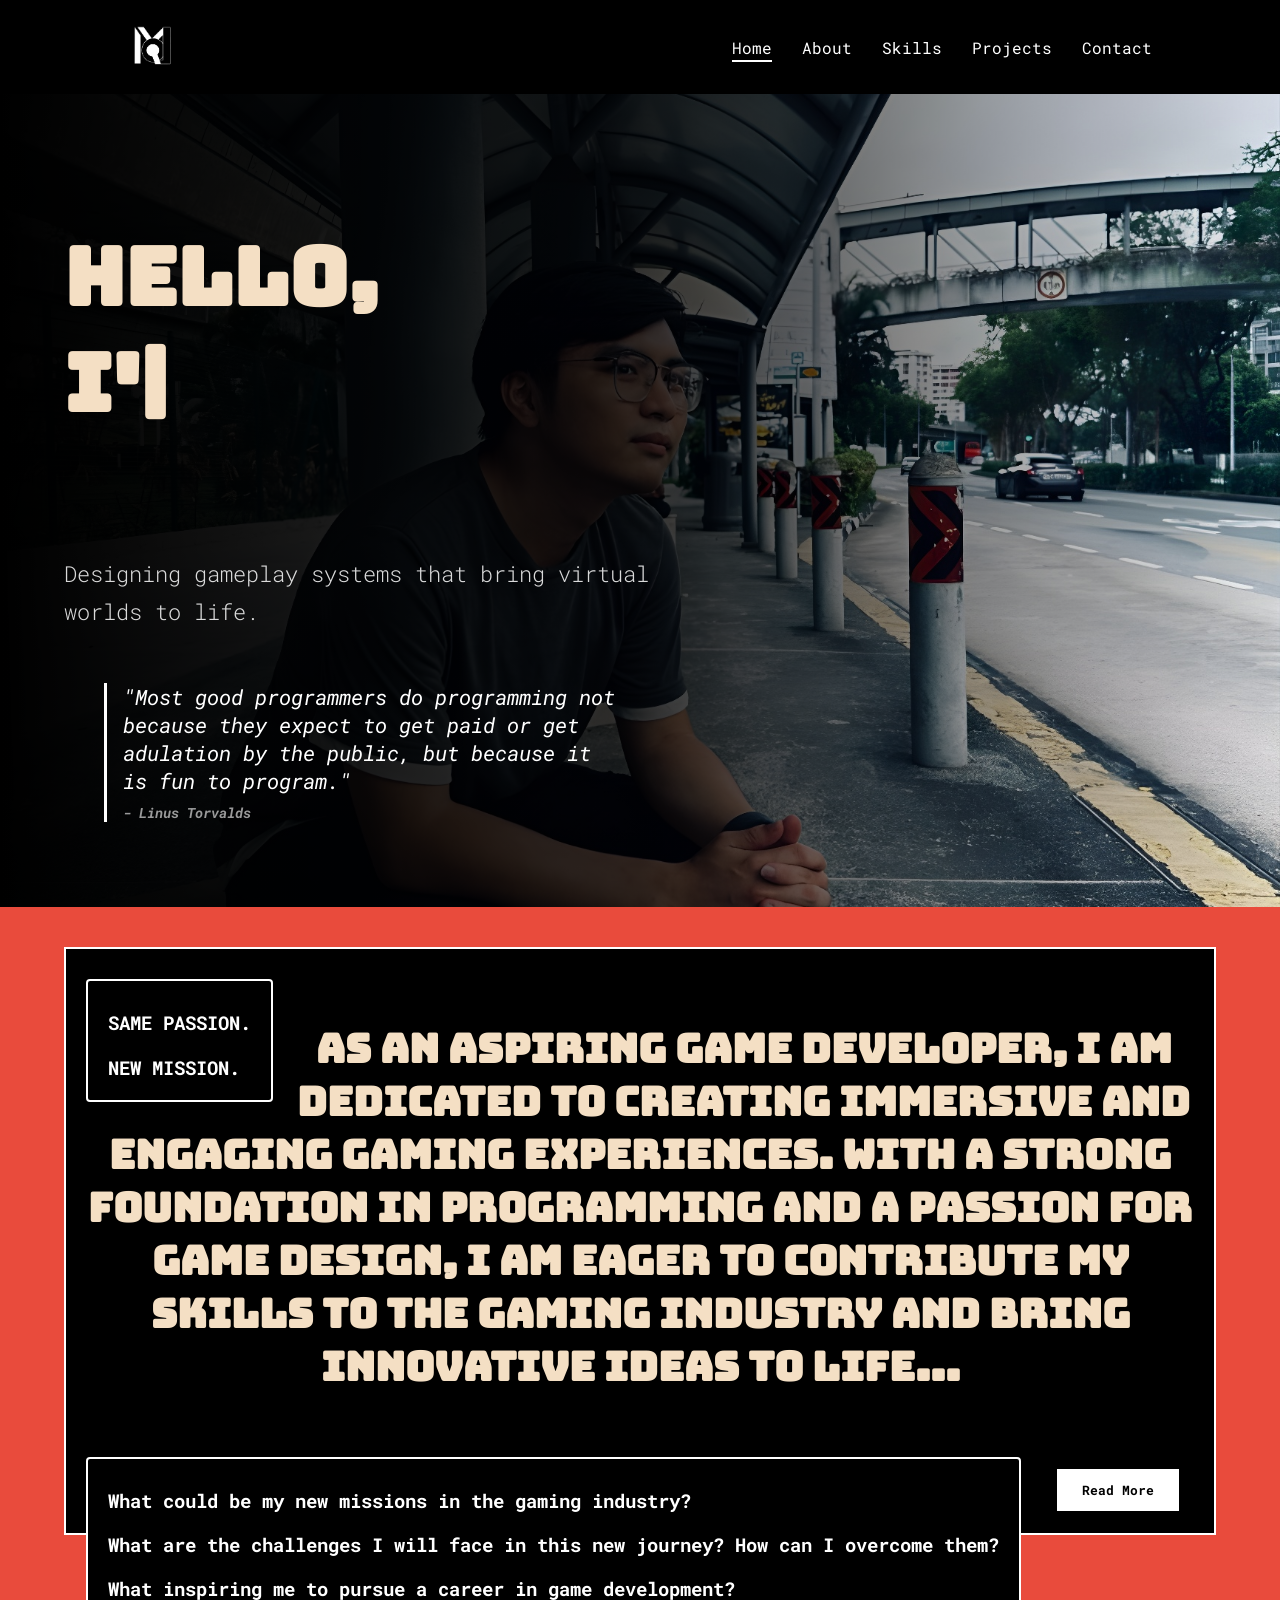
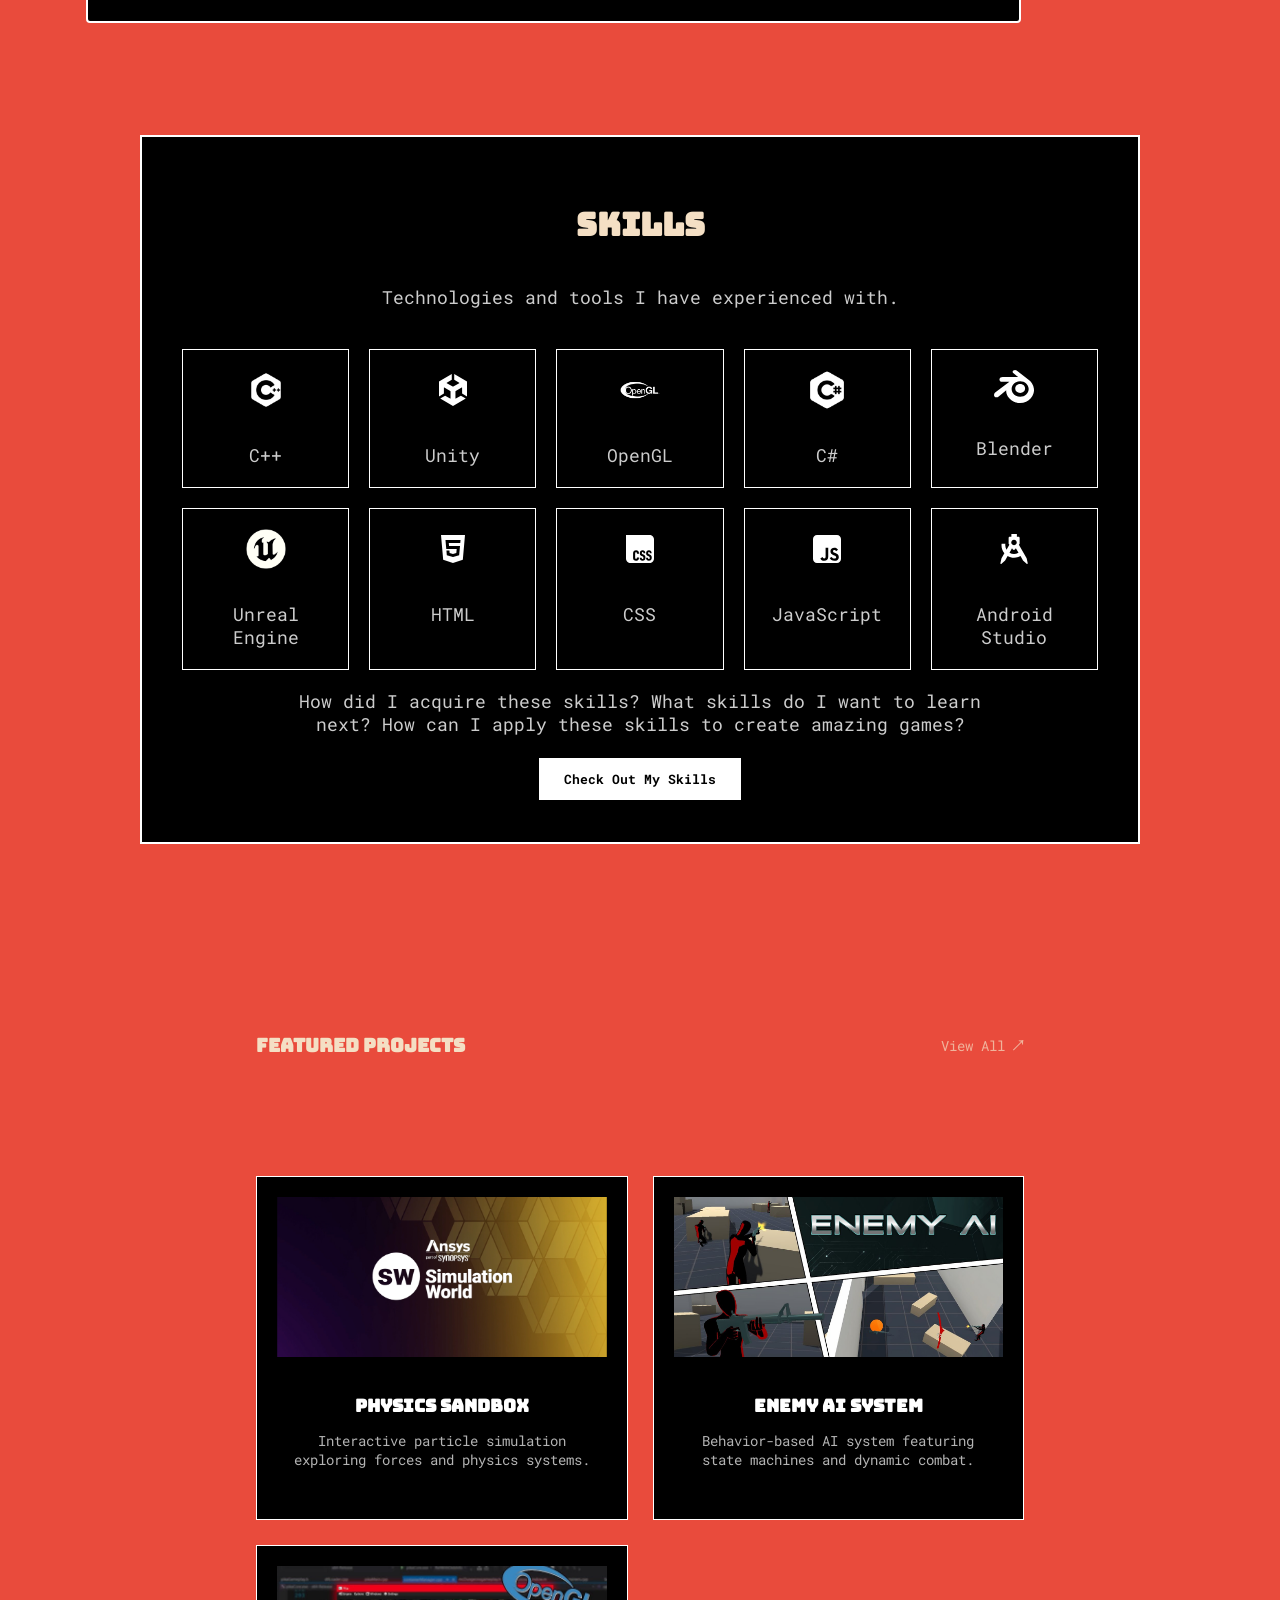
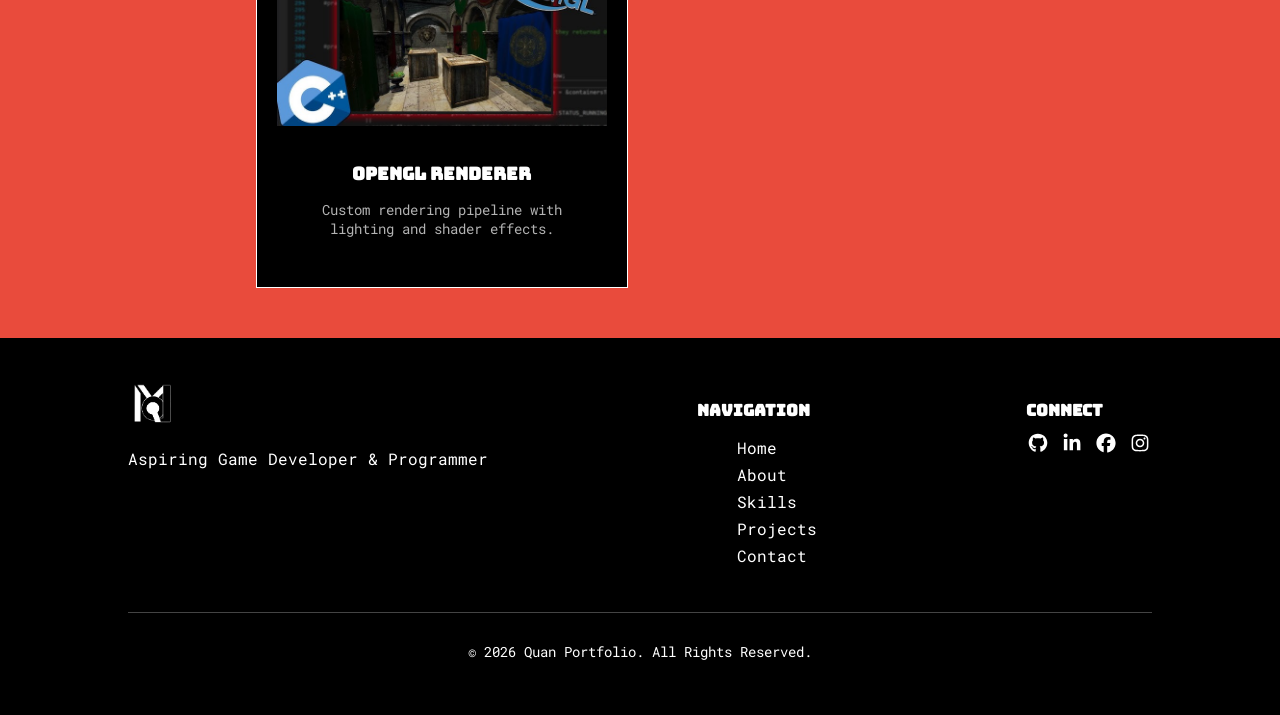
==== Portfolio/index.html @ f491473d "Refactor code structure for improved readability and maintainability" ====
<!DOCTYPE html>
<html lang="en">

    <head>
        <meta charset="UTF-8">
        <meta name="viewport" content="width=device-width, initial-scale=1.0">

        <!-- Website Logo -->
        <link rel="icon" type="image/x-icon" href="./images/MyLogo.png">

        <!-- Title and External Resources -->
        <title>My Portfolio</title>
        <link rel="stylesheet" href="style.css">
        <script src="main.js" defer></script>
    </head>

    <body>

        <nav class="navbar">

            <a onclick="showSection('home'); updateActiveNavItem('home')" class="logo-link">
                <img src="./images/MyLogo.png" class="logo">
            </a>

            <ul class="nav-links">
            <li class="nav-item active" data-section="home">Home</li>
            <li class="nav-item" data-section="about">About</li>
            <li class="nav-item" data-section="skills">Skills</li>
            <li class="nav-item" data-section="projects">Projects</li>
            <li class="nav-item" data-section="contact">Contact</li>
        </ul>

        </nav>


        <!-- HOME -->

        <section id="home" class="section active">
        <div class="home-intro">
            <h1 id="typewriter"></h1>
            <p class="tagline">
                Designing gameplay systems that bring virtual worlds to life.
            </p>
            <div class="home-intro-content">
                <blockquote class="quote">
                "Most good programmers do programming not because they expect 
                to get paid or get adulation by the public, 
                but because it is fun to program."
                <span class="quote-author">- Linus Torvalds</span>
                </blockquote>
            </div>
        </div>
        <div class="home-background-roller left">
            <div class="scroll-track">
                <div class="scroll-text"></div>
                <div class="scroll-text"></div>
            </div>
            <div aria-hidden="true" class="scroll-track">
                <div class="scroll-text"></div>
                <div class="scroll-text"></div>
            </div>
        </div>
        <div class="home-background-roller right">
            <div class="scroll-track">
                <div class="scroll-text"></div>
                <div class="scroll-text"></div>
            </div>
            <div class="scroll-track">
                <div class="scroll-text"></div>
                <div class="scroll-text"></div>
            </div>
        </div>
        <div class="intro-container">
            <div>
                <p>SAME PASSION.</p>
                <p>NEW MISSION.</p>
            </div>
            <h4 class="reveal">
            As an aspiring game developer, I am dedicated to creating immersive and engaging gaming experiences.
             With a strong foundation in programming and a passion for game design, 
             I am eager to contribute my skills to the gaming industry and bring innovative ideas to life...
            </h4>
            <button class="reveal" onclick="showSection('about'); updateActiveNavItem('about')">
            Read More
            </button>
            <div class="reveal">
                <p>
                    What could be my new missions in the gaming industry?
                </p>
                <p>
                    What are the challenges I will face in this new journey? How can I overcome them?
                </p>
                <p>
                    What inspiring me to pursue a career in game development?
                </p>
            </div>
        </div>
        <section class="skills-preview reveal">

        <h2>Skills</h2>
        <p class="skills-subtitle">
        Technologies and tools I have experienced with.
        </p>

        <div class="skills-grid">

            <div class="skill-card">
            <img src="./images/icons/c++_logo.webp" alt="C++">
            <p>C++</p>
            </div>

            <div class="skill-card">
            <img src="./images/icons/unity-brands-solid-full.svg" alt="Unity">
            <p>Unity</p>
            </div>

            <div class="skill-card">
            <img src="./images/icons/opengl-logo-png-transparent.png" alt="OpenGL">
            <p>OpenGL</p>
            </div>

            <div class="skill-card">
            <img src="./images/icons/c-sharp-logo.png" alt="C#">
            <p>C#</p>
            </div>

            <div class="skill-card">
            <img src="./images/icons/blender-1-logo-svg-vector.svg" alt="Blender">
            <p>Blender</p>
            </div>

            <div class="skill-card">
            <img src="./images/icons/unreal-engine-icon.webp" alt="Unreal Engine">
            <p>Unreal Engine</p>
            </div>

            <div class="skill-card">
            <img src="./images/icons/html5-brands-solid-full.svg" alt="HTML">
            <p>HTML</p>
            </div>

            <div class="skill-card">
            <img src="./images/icons/css-brands-solid-full.svg" alt="CSS">
            <p>CSS</p>
            </div>

            <div class="skill-card">
            <img src="./images/icons/square-js-brands-solid-full.svg" alt="JavaScript">
            <p>JavaScript</p>
            </div>

            <div class="skill-card">
            <img src="./images/icons/logo-google-android-studio.svg" alt="Android Studio">
            <p>Android Studio</p>
            </div>

        </div>
        
        <p>
            How did I acquire these skills? What skills do I want to learn next? How can I apply these skills to create amazing games?
        </p>
        <button onclick="showSection('skills'); updateActiveNavItem('skills')">
            Check Out My Skills
        </button>

        </section>
        <section class="featured-projects">

        <div class="section-header">
            <h1>Featured Projects</h1>
            <a onclick="showSection('projects'); updateActiveNavItem('projects')" class="view-all">
                <span>View All</span>
                <span class="arrow">→</span>
            </a>
        </div>

        <div class="projects-grid reveal">

            <div class="project-card">
            <img src="./images/simworld-2026-logo-on-bg.jpg" alt="Project 1">
            <div class="project-info">
                <h3>Physics Sandbox</h3>
                <p>Interactive particle simulation exploring forces and physics systems.</p>
            </div>
            </div>

            <div class="project-card">
            <img src="./images/88cd60e7b12bb8f958b0758cfdcae65751392c1e.jpeg" alt="Project 2">
            <div class="project-info">
                <h3>Enemy AI System</h3>
                <p>Behavior-based AI system featuring state machines and dynamic combat.</p>
            </div>
            </div>

            <div class="project-card">
            <img src="./images/hq720.jpg" alt="Project 3">
            <div class="project-info">
                <h3>OpenGL Renderer</h3>
                <p>Custom rendering pipeline with lighting and shader effects.</p>
            </div>
            </div>

        </div>

        </section>
        </section>


        <!-- ABOUT -->

        <section id="about" class="section about">
            <div class="profile">

                <div class="profile-picture">
                    <img src="./images/IMG_4139_400px X514px.jpg" alt="Profile">
                </div>

                <div class="profile-info">
                    <h2>PLAYER PROFILE</h2>

                    <p><strong>Name:</strong> Nguyen Quan</p>
                    <p><strong>Class:</strong> Game Developer</p>
                    <p><strong>Location:</strong> Singapore</p>
                </div>

                <div class="stats">

                    <h3>STATS</h3>

                    <div class="stat">
                        <span>Coding</span>
                        <div class="bar"><div style="width:90%"></div></div>
                    </div>

                    <div class="stat">
                        <span>Problem Solving</span>
                        <div class="bar"><div style="width:85%"></div></div>
                    </div>

                    <div class="stat">
                        <span>Creativity</span>
                        <div class="bar"><div style="width:80%"></div></div>
                    </div>

                    <div class="stat">
                        <span>Teamwork</span>
                        <div class="bar"><div style="width:75%"></div></div>
                    </div>

                </div>

                <div class="skills">

                    <h3>SKILLS & HOBBIES</h3>

                    <ul>
                        <li>Gameplay Systems</li>
                        <li>Graphics Programming</li>
                        <li>Enemy AI Behaviour</li>
                        <li>Physics Simulation</li>
                        <li>Game Development</li>
                    </ul>

                </div>

            </div>
        </section>


        <!-- SKILLS -->

        <section id="skills" class="section">

        <h1>Skills</h1>

        <div class="skill">
        <p>C++</p>
        <div class="bar"><div class="progress cpp"></div></div>
        </div>

        <div class="skill">
        <p>Unity</p>
        <div class="bar"><div class="progress unity"></div></div>
        </div>

        <div class="skill">
        <p>OpenGL</p>
        <div class="bar"><div class="progress opengl"></div></div>
        </div>

        <div class="skill">
        <p>JavaScript</p>
        <div class="bar"><div class="progress js"></div></div>
        </div>

        </section>


        <!-- PROJECTS -->

        <section id="projects" class="section">

        <h1>Projects</h1>

        <div class="project-grid">

        <div class="project-card">
        <h3>Physics Simulation Game</h3>
        <p>Game that teaches OOP using particle physics.</p>
        </div>

        <div class="project-card">
        <h3>Custom Game Engine</h3>
        <p>Built using C++ and OpenGL.</p>
        </div>

        <div class="project-card">
        <h3>Enemy AI FSM</h3>
        <p>Stack based finite state machine system.</p>
        </div>

        </div>

        </section>


        <!-- CONTACT -->

        <section id="contact" class="section contact-section">
            <h1 class="contact-title">
                <span class="float-left">LET'S</span>
                <span class="float-right">CONNECT</span>
            </h1>

            <p class="contact-subtitle">
                If you made it this far, we should talk.
            </p>
            <div class="contact-container">
                <div class="contact-form terminal">
                    <div class="terminal-header">
                        COMM TERMINAL
                    </div>

                    <form action="https://formspree.io/f/mlgpbjja" method="POST">

                        <label>Pilot Name</label>
                        <input type="text" name="name" placeholder="Enter your name" required>
                        
                        <input type="hidden" name="_subject" value="Portfolio Contact Message">

                        <label>Transmission ID</label>
                        <input type="email" name="email" placeholder="Enter your email" required>

                        <label>Message Payload</label>
                        <div class="textarea-wrapper">
                            <textarea name="message" id="message" placeholder="Enter your message" rows="5" required></textarea>

                            <div class="word-counter">
                            PAYLOAD SIZE: 
                            <span id="wordCount">0</span> TOKENS | 
                            <span id="charCount">0</span> BYTES
                            </div>
                        </div>
                        
                        <input type="text" name="_gotcha" style="display:none">
                        
                        <div data-formspree-captcha></div>
                            
                        <button type="submit">
                            SEND TRANSMISSION
                        </button>

                    </form>

                    <div class="terminal-status" id="status">
                        STATUS: Awaiting input...
                    </div>
                </div>
                <div class="contact-info">
                    <a href="mailto:ngminhquan.2004@gmail.com">✉ Write me</a>
                    <a href="https://www.linkedin.com/in/nguyen-quan-8a31b217a/" target="_blank">🔗 Connect</a>
                    <a href="https://www.instagram.com/ng._mq?igsh=dnBlejA4dTNvc3Aw&utm_source=qr" target="_blank">📷 Follow me</a>
                </div>
            </div>

        </section>

        <!-- FOOTER -->
        <footer class="footer">

            <div class="footer-container">

            <div class="footer-left">
            <a onclick="showSection('home'); updateActiveNavItem('home')" class="logo-link">
                <img src="./images/MyLogo.png" class="logo">
            </a>
            <p>Aspiring Game Developer & Programmer</p>
            </div>

            <div class="footer-middle">
            <h4>Navigation</h4>
            <ul class="footer-nav">
            <li class="footer-nav-item" data-section="home">Home</li>
            <li class="footer-nav-item" data-section="about">About</li>
            <li class="footer-nav-item" data-section="skills">Skills</li>
            <li class="footer-nav-item" data-section="projects">Projects</li>
            <li class="footer-nav-item" data-section="contact">Contact</li>
            </ul>
            </div>

            <div class="footer-right">
            <h4>Connect</h4>
            <div class="social-icons">

            <a href="https://github.com/MinhQuan0402" target="_blank" class="social-icon">
                <img src="images/icons/github-brands-solid-full.svg" alt="GitHub">
            </a>

            <a href="https://www.linkedin.com/in/nguyen-quan-8a31b217a/" target="_blank" class="social-icon">
                <img src="images/icons/linkedin-in-brands-solid-full.svg" alt="LinkedIn">
            </a>

            <a href="https://www.facebook.com/share/17N4FXkfNk/?mibextid=wwXIfr" target="_blank" class="social-icon">
                <img src="images/icons/facebook-brands-solid-full.svg" alt="Facebook">
            </a>

            <a href="https://www.instagram.com/ng._mq?igsh=dnBlejA4dTNvc3Aw&utm_source=qr" target="_blank" class="social-icon">
                <img src="images/icons/instagram-brands-solid-full.svg" alt="Instagram">
            </a>

            </div>
            </div>

            </div>

            <div class="footer-bottom">
            <p>© 2026 Quan Portfolio. All Rights Reserved.</p>
            </div>

        </footer>
        <button id="backToTop">↑</button>
        <script src="https://formspree.io/js/formbutton-v1.min.js"></script>
    </body>
</html>
---- Portfolio/style.css ----
/* #region FONTS */
@font-face {
    font-family: "Bungee";
    src: url("./fonts/Bungee/Bungee-Regular.ttf") format("truetype");
    font-weight: normal;
    font-style: normal;
}

@font-face {
    font-family: "RobotoMono";
    src: url("./fonts/Roboto_Mono/RobotoMono-VariableFont_wght.ttf") format("truetype");
    font-weight: 100 700;
    font-style: normal;
}

@font-face {
    font-family: "RobotoMono";
    src: url("./fonts/Roboto_Mono/RobotoMono-Italic-VariableFont_wght.ttf") format("truetype");
    font-weight: 100 700;
    font-style: italic;
}
/* #endregion */

:root{
    --primary-color: #000000;
    --secondary-color: #ffffff;
    --tertiary-color: #e94b3c;
    --quatiary-color: #f4dfc4;
    --header-font: "Bungee", sans-serif;
    --body-font: "RobotoMono", monospace;
}

html, body{
    margin:0;
    padding:0;
}

html {
    width: 100%;
    scroll-behavior:smooth;
}

*{
    box-sizing:border-box;
    font-family:var(--body-font);
}

body{
    position: relative;
    background: var(--tertiary-color);
    color: var(--primary-color);
    z-index: -5;
}

h1,h2,h3,h4{
    font-family:var(--header-font);
}

/* NAVBAR */

.logo-link{
    text-decoration:none;
    cursor:pointer;
}

.logo{
    height:50px;
    transition: 0.2s ease;
}

.logo:hover{
    transform:scale(1.1);
}

.navbar{
    display:flex;
    justify-content:space-between;
    align-items:center;
    padding:20px 10%;
    background: var(--primary-color);
}

.nav-links{
    list-style:none;
    display:flex;
    gap:30px;
}

.nav-item{
    color: var(--secondary-color);
    text-decoration:none;
    position:relative;

    cursor:pointer;
    position:relative;
}

.nav-item::after{
    content:"";
    position:absolute;
    left:0;
    bottom:-5px;
    width:0%;
    height:2px;
    background:var(--primary-color);
    transition:0.3s;
}

/* hover effect */
.nav-item:hover::after{
    width:100%;
}

/* active tab */
.nav-item.active::after{
    content:"";
    position:absolute;
    width:0%;
    height:2px;
    background: var(--secondary-color);
    left:0;
    bottom:-4px;
    width:100%;
}

/* underline animation */

.nav-item::after{
    content:"";
    position:absolute;
    width:0%;
    height:2px;
    background: var(--secondary-color);
    left:0;
    bottom:-4px;
    transition:0.3s;
}

.nav-item:hover::after{
    width:100%;
}


/* SECTIONS */

.section{
    display:none;
    text-align:center;
    min-height: 50vh;
}

.section.active{
    display:block;
}

/* HOME */

#home {
    position: relative;
    z-index: -3;
}

#typewriter {
    color: var(--quatiary-color);
}

.home-background-roller {
    background-color: var(--primary-color);
    position: fixed;
    top: 0;
    pointer-events:none;
    user-select:none;
    width: clamp(50px, 4vw, 300px);
    height: 100vh;
    overflow: hidden;

    padding: 0;
    margin: 0;
    z-index: -1;
}

.home-background-roller.right {
    transform: rotateZ(180deg);
    right: 0;
}

.home-background-roller.left {
    left: 0;
}

.scroll-track{
    display:flex;
    flex-direction:column;

    overflow-y: auto;
    animation: scroll 30s infinite linear;
}


.scroll-track::-webkit-scrollbar {
    display: none;
}

@keyframes scroll {
    from {translate: 0 0;}
    to {translate: 0 -100%;}
}

.scroll-text {
    writing-mode: vertical-rl;
    text-orientation: mixed;
    color:var(--secondary-color);
    font-size: clamp(30px, 5vw, 70px);
    font-weight:900;

    display:flex;
    flex-direction:horizontal;
    padding-top: 0.5em;
    gap: 0.5em;
}

.home-intro{
    padding: 5%;

    width: 100%;
    height: fit-content;

    background-image:
        linear-gradient(to right, rgba(0,0,0,1.0), rgba(0,0,0,0.8), rgba(0,0,0,0.0)),
        url("./images/cover_bg.jpeg");

    background-size: cover;
    background-position: center;
    background-repeat: no-repeat;

    color: var(--secondary-color);

    text-align: start;

    display: flex;
    flex-direction: column;
    justify-content: start;
}

.home-intro h1{
    min-height: 250px;
    font-size: clamp(2rem, 10vw, 5rem);
}

.tagline{
    font-size:1.4rem;
    margin-top:14px;
    max-width:650px;
    line-height:1.7;
    font-weight:300;
    color:rgba(255,255,255,0.85);
    animation: fadeUp 1s ease forwards;
}

.home-intro-content{
    margin-top: auto;
}

.quote{
    margin-top:30px;
    font-style:italic;
    font-size:1.3rem;
    opacity:0.9;
    border-left:3px solid var(--secondary-color);
    padding-left:16px;
    max-width:520px;
    animation: fadeUp 1s ease forwards;
}

.quote span{
    display:block;
    margin-top:8px;
    font-size:0.9rem;
    opacity:0.6;
    font-weight:bold;
}

.intro-container {
    margin: 40px 5%;
    padding: 20px;
    border: 2px solid var(--secondary-color);
    background-color: var(--primary-color);

    z-index: 1;
}

.intro-container div {
    margin-top: 10px;
    float: left;
    width: fit-content;
    background-color: var(--primary-color);
    color: var(--secondary-color);
    padding: 10px 20px;
    margin-right: 20px;
    border-radius: 4px;
    text-align: start;
    border: 2px solid var(--secondary-color);
}

.intro-container p {
    font-size: clamp(1rem, 1.5vw, 1.25rem);
    font-weight: bold;
    margin-bottom: 10px;
}

.intro-container h4 {
    font-size: clamp(1.5rem, 4vw, 2.5rem);
    color: var(--quatiary-color);
}

.reveal{
    opacity:0;
    transform:translateY(40px);
    transition:all 0.8s ease;
}

.reveal.active{
    opacity:1;
    transform:translateY(0);
}

.flex-container{
    display:flex;
    gap:40px;
    flex-wrap:wrap;
    justify-content:center;
    margin-top:40px;
}

@keyframes fadeUp{
    from{
        opacity:0;
        transform:translateY(20px);
    }
    to{
        opacity:1;
        transform:translateY(0);
}
}

.skills-preview{
    background-color: var(--primary-color);
    border: 2px solid var(--secondary-color);
    max-width:1000px;
    margin: auto;
    margin-top: clamp(200px, 10vw, 300px);
    padding: 40px 40px;
    text-align:center;
    color: var(--secondary-color);
}

.skills-preview h2{
    color: var(--quatiary-color);
    font-size:2rem;
    margin-bottom:40px;
}

.skills-grid{
    display:grid;
    grid-template-columns:repeat(auto-fit, minmax(140px,1fr));
    gap:20px;
    margin-top:40px;
}

.skill-card{
    padding:20px;
    border:1px solid var(--secondary-color);
    transition:0.3s;
    font-size:1rem;
}

.skill-card img{
    width:40px;
    margin-bottom:10px;
    filter:invert(1);
}

.skill-card:hover{
    transform:translateY(-5px);
    background:var(--secondary-color);
    color:var(--primary-color);
}

.skill-card:hover img{
    filter:invert(0);
}

.skills-preview p{
    font-size:1.1rem;
    opacity:0.8;
    max-width:700px;
    margin:20px auto 0 auto;
}

.skills-subtitle{
    opacity:0.7;
    margin-bottom:40px;
}

.featured-projects{
    position: relative;
    background-color: var(--tertiary-color);
    color: var(--secondary-color);
    width: 100%;
    margin:120px auto;
    margin-bottom: 0;
    padding: 50px 20vw;

    z-index: -2;
}

.section-header {
    color: var(--quatiary-color);
    display:flex;
    justify-content:space-between;
    align-items:center;
    margin-bottom:100px;
}

.view-all {
    display:inline-flex;
    align-items:center;
    text-decoration:none;
    font-size:0.9rem;
    opacity:0.7;
    cursor: pointer;
}

.view-all:hover span:first-child {
    text-decoration:underline;
}

.view-all:hover {
    opacity:1;
}

.arrow {
    text-decoration: none;
    display: inline-block;
    padding-left: 5px;
    font-size: 1.5rem;
    transform: rotate(-45deg);
    transition: transform 0.3s ease;
}

.view-all:hover .arrow {
    transform: rotate(0);
}

.projects-grid{
    background-color: var(--tertiary-color);
    display:grid;
    grid-template-columns:repeat(auto-fit, minmax(260px,1fr));
    gap:25px;
}

.project-card{
    background-color: var(--primary-color);
    border:1px solid var(--secondary-color);
    color: var(--secondary-color);
    padding: 20px;
    overflow:hidden;

    transition: 0.25s;
}

.project-card:hover {
    transform:translateY(-6px);
    background:var(--secondary-color);
    color:var(--primary-color);
    border:1px solid var(--primary-color);
}

.project-card img{
    width:100%;
    height:160px;
    object-fit:cover;
}

.project-info {
    padding: clamp(5px, 5vw, 15px);
}

.project-info h3{
    margin-bottom:8px;
    font-size:1.1rem;
}

.project-info p{
    font-size:0.9rem;
    opacity:0.7;
}

.project-card:hover p {
    opacity:1.0;
}

button{
    margin-top:20px;
    padding:12px 25px;
    border:2px solid var(--primary-color);
    background: var(--secondary-color);
    color: var(--primary-color);
    cursor:pointer;
    font-weight:bold;
    transition:0.3s;
}

button:hover{
    background:var(--primary-color);
    color:var(--secondary-color);
}

/* ABOUT */

.about{
    width: 100%;
    height: 100vh;
    margin:auto;
    padding:100px 40px;
}

.profile{

    display:grid;
    grid-template-columns:250px 1fr;
    grid-template-rows:auto auto;

    gap:30px;

    border:1px solid #ddd;
    padding:40px;
}


.profile-picture img{
    width:200px;
    border-radius:8px;
}


.profile-info{
    align-self:center;
}


.stats{
    grid-column:1;
}


.skills{
    grid-column:2;
}


.stat{
    margin-bottom:15px;
}

.bar{
    height:10px;
    background:#eee;
    margin-top:4px;
}

.bar div{
    height:100%;
    background:black;
}

/* SKILLS */

.skill{
    margin:25px auto;
    width:320px;
    text-align:left;
}

.bar{
    background: var(--secondary-color);
    height:8px;
    border-radius:4px;
    margin-top:5px;
}

.progress{
    height:8px;
    background: var(--primary-color);
    border-radius:4px;
}

/* percentages */

.cpp{width:90%;}
.unity{width:85%;}
.opengl{width:80%;}
.js{width:70%;}


/* PROJECTS */


/* CONTACT */
.contact-section.active {
    padding:clamp(60px,10vw,120px) 10%;
    background: var(--tertiary-color);
    color:#f4dfc4;
    position:relative;
    overflow:hidden;
}

.contact-title {
    font-size:clamp(4rem,12vw,10rem);
    font-weight:900;
    line-height:0.9;
}

.contact-title span {
    display: block;
    font-family: var(--header-font);
}

.float-left {
    animation: floatInAndOutLeft 4s ease infinite;
}

.float-right {
    animation: floatInAndOutRight 4s ease infinite;
}

@keyframes floatInAndOutLeft {
    0% {
        transform: translate(-1500px);
    }
    50%, 70% {
        transform: translate(0);
    }
    100% {
        transform: translate(1500px);
    }
}

@keyframes floatInAndOutRight {
    0% {
        transform: translate(1500px);
    }
    50%, 70% {
        transform: translate(0);
    }
    100% {
        transform: translate(-1500px);
    }
}


.contact-subtitle{
    font-size:1.5rem;
    margin:100px 0;
}

.terminal {
    min-width: 600px;
    max-width: 90%;
    max-height: 150vh;
    margin:auto;
    border:2px solid var(--secondary-color);
    padding:30px;
    background: var(--primary-color);
    box-shadow:0 0 20px rgba(0,255,200,0.3);
}

.contact-container{
    display:grid;
    grid-template-columns: minmax(300px, 1.5fr) minmax(220px, 1fr);
    gap:clamp(30px,5vw,80px);
    margin-top:clamp(40px,6vw,80px);
}

.terminal-header {
    font-family: var(--header-font);
    text-align:center;
    font-size:22px;
    color:var(--quatiary-color);
    margin-bottom:20px;
    border-bottom:1px solid var(--secondary-color);
    padding-bottom:10px;
}

.contact-form form{
    display:flex;
    flex-direction:column;
    gap:20px;
}

label {
    color:#aaa;
    font-size:14px;
    font-family: var(--header-font);
}

.contact-form input, 
.contact-form textarea {
    width:100%;
    background:transparent;
    border:1px solid rgba(255,255,255,0.4);
    color:var(--secondary-color);
    padding:clamp(12px,1.5vw,18px);
    font-size:clamp(0.9rem,1vw,1.1rem);
    margin:8px 0 18px 0;
    font-family:inherit;
}

.contact-form textarea {
    width: 100%;
    max-width: 600px;
    max-height: 70vh;
}

.contact-form input:focus, 
.contact-form textarea:focus{
    outline:none;
    border-color: var(--secondary-color);
}

.contact-section button {
    width:100%;
    padding:12px;
    background: var(--secondary-color);
    border:none;
    color:var(--primary-color);
    font-weight:bold;
    cursor:pointer;
    transition:0.2s;
    border: 2px solid transparent;
}

.contact-section button:hover{
    background: var(--primary-color);
    color: var(--secondary-color);
    border: 2px solid var(--secondary-color);
}

.terminal-status { 
    margin-top:20px;
    color: var(--secondary-color);
    font-size:14px;
}

.terminal-status span {
    color: var(--secondary-color);
    animation:pulse 1s infinite;
}

@keyframes pulse{
 0%{opacity:0.5}
 50%{opacity:1}
 100%{opacity:0.5}
}

.contact-info {
    display:flex;
    flex-direction:column;
    gap:25px;
    margin-top:20px;
}

.contact-info a {
    text-decoration:none;
    color: var(--secondary-color);
    font-size:clamp(1rem,1.2vw,1.3rem);
    padding-bottom:clamp(8px,1vw,12px);
    border-bottom:1px solid rgba(255,255,255,0.2);
    display:flex;
    justify-content:space-between;
    transition:0.3s;
}

.contact-info a:hover{
    transform:translateX(6px);
    opacity:0.8;
}

.textarea-wrapper {
    position:relative;
    width:100%;
}

.word-counter{
    position:absolute;
    bottom: 5px;
    right: 12px;

    font-size:0.8rem;
    color:#9ca3af;
    pointer-events:none; /* allows clicking textarea */
    font-family: var(--body-font);
}

/* FOOTER */

.footer{
    width: 100%;
    background: var(--primary-color);
    color: var(--secondary-color);
    padding:40px 10%;
}

.footer-container{
    width: 100%;
    display:flex;
    justify-content:space-between;
    flex-wrap:wrap;
    gap:40px;
}

.footer h3{
    margin-bottom:10px;
}

.footer h4{
    margin-bottom:10px;
}

.footer ul{
    list-style:none;
}

.footer ul li{
    cursor:pointer;
    margin-bottom:6px;
}

.footer ul li:hover{
    text-decoration:underline;
}

.footer-bottom{
    margin-top:30px;
    border-top:1px solid #444;
    padding-top:15px;
    text-align:center;
    font-size:14px;
}

.social-icons{
    display:flex;
    gap:10px;
}

.social-icons img{
    width:24px;
    height:24px;
    filter: invert(1);
    transition: 0.3s;
}

.social-icons img:hover{
    transform: scale(1.2);
}

#backToTop{
    padding: 0;
    margin: 0;
    font-family: var(--header-font);

    position:fixed;
    bottom:30px;
    right:30px;
    width: 55px;
    height: 55px;

    z-index: 1000;

    background:var(--primary-color);
    color:var(--secondary-color);
    border:none;
    border-radius:50%;
    justify-content: center;
    align-items: center;

    font-size:2.5em;
    cursor:pointer;

    display:none;
    transition:0.2s;

    mix-blend-mode: difference;
}

#backToTop:hover{
    background:var(--secondary-color);
    color:var(--primary-color);
}


/* RESPONSIVE */

/* This is for mobile devices */
@media(max-width:768px) {


    .section-header {
        flex-direction: column;
    }

    .project-card {
        position: relative;
        z-index: 2;
    }


    .skills-preview{
        margin-top: 260px;
    }

    .navbar{
        flex-direction:column;
        gap:15px;
    }

    .skill{
        width:100%;
    }
}

/* This is for tablets and small laptops */
@media (max-width:1280px) {

    .contact-container{
        grid-template-columns:1fr;
        gap:50px;
    }

    .contact-links{
        flex-direction:row;
        flex-wrap:wrap;
        gap:20px;
    }

    .contact-links a{
        width:45%;
    }

}
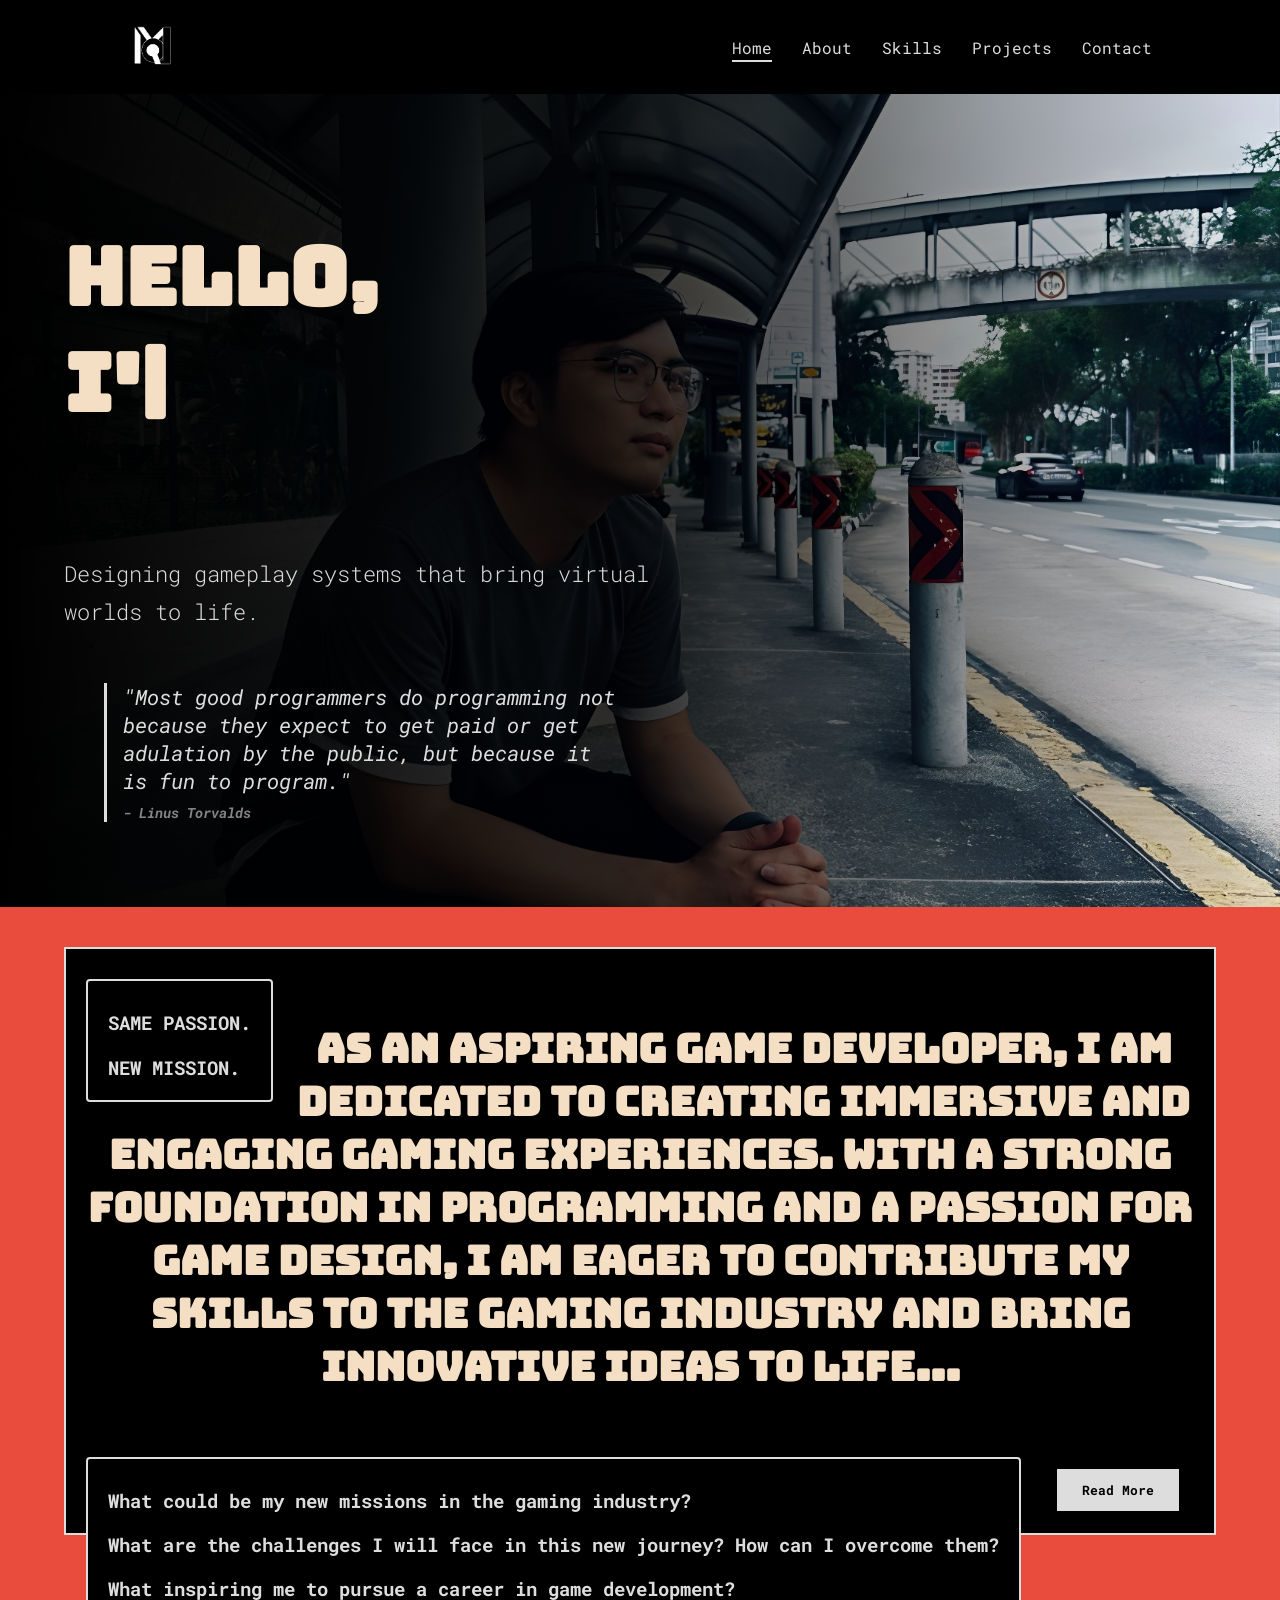
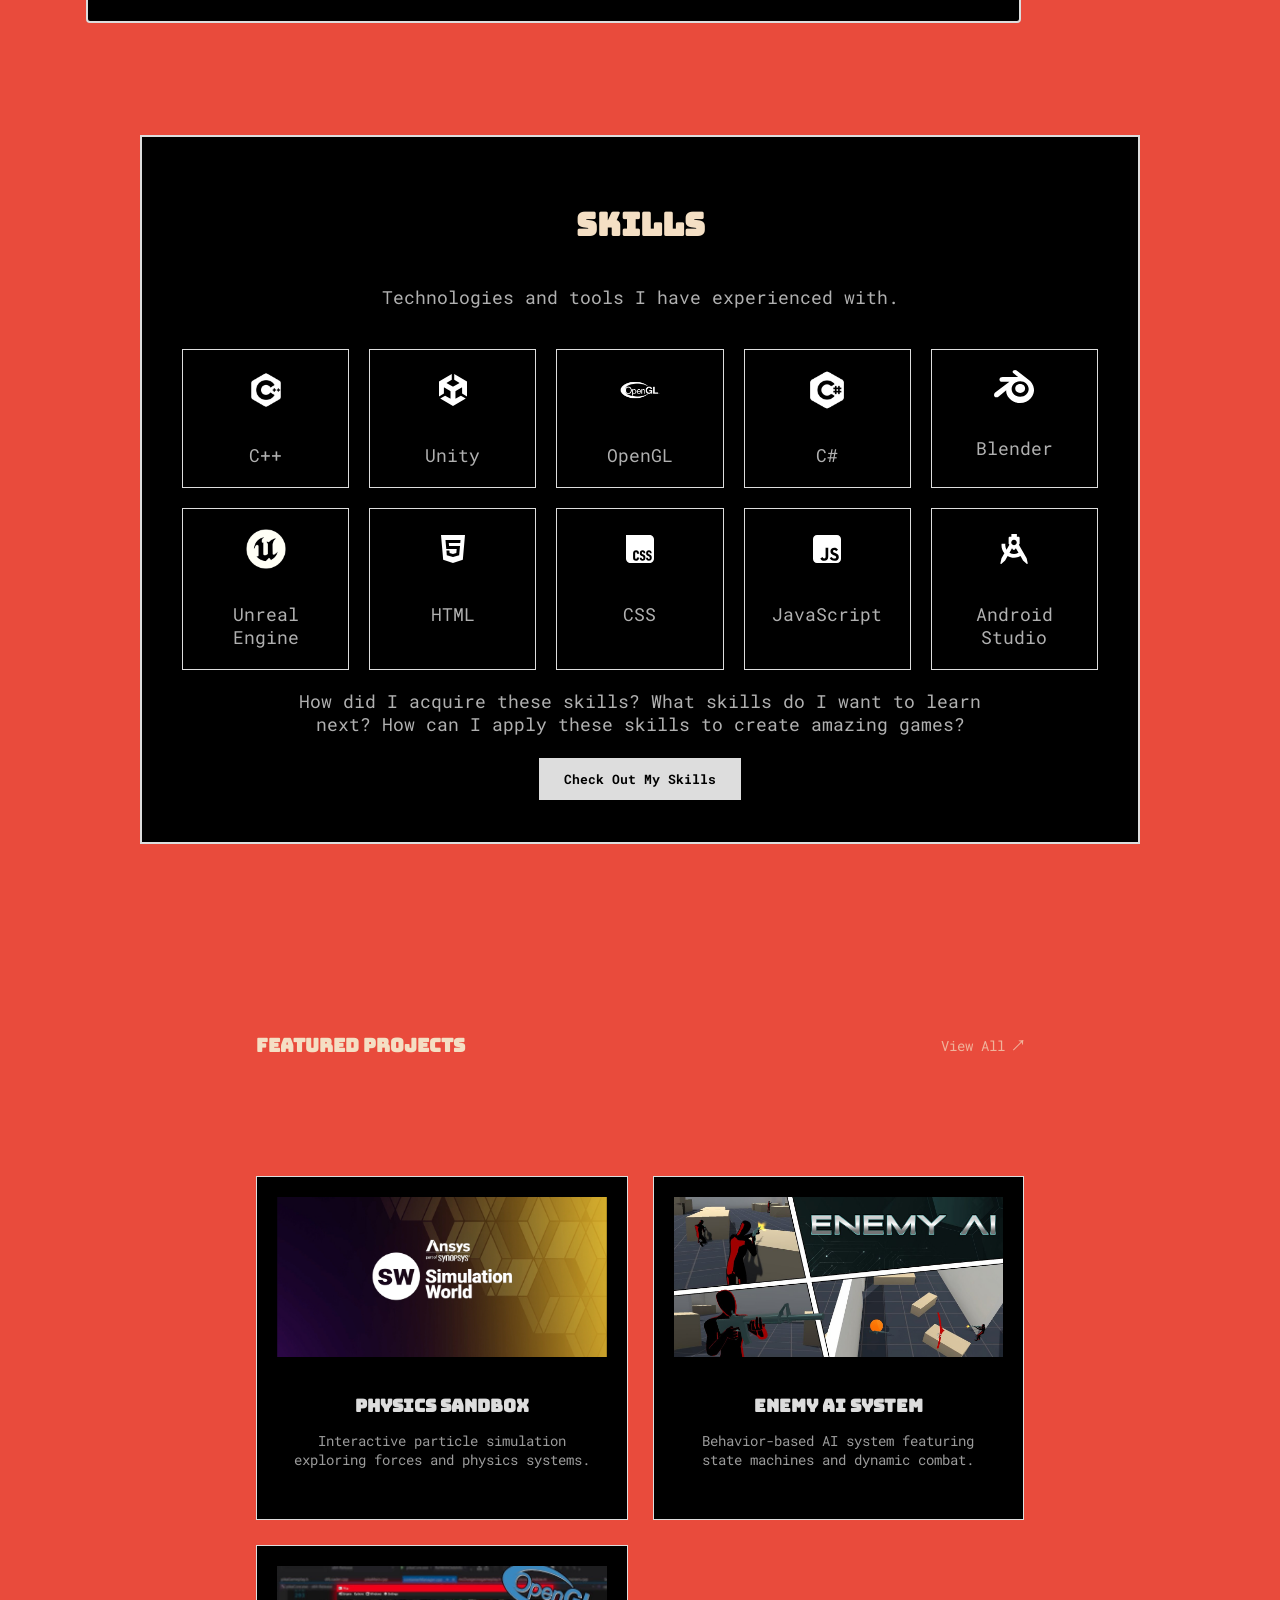
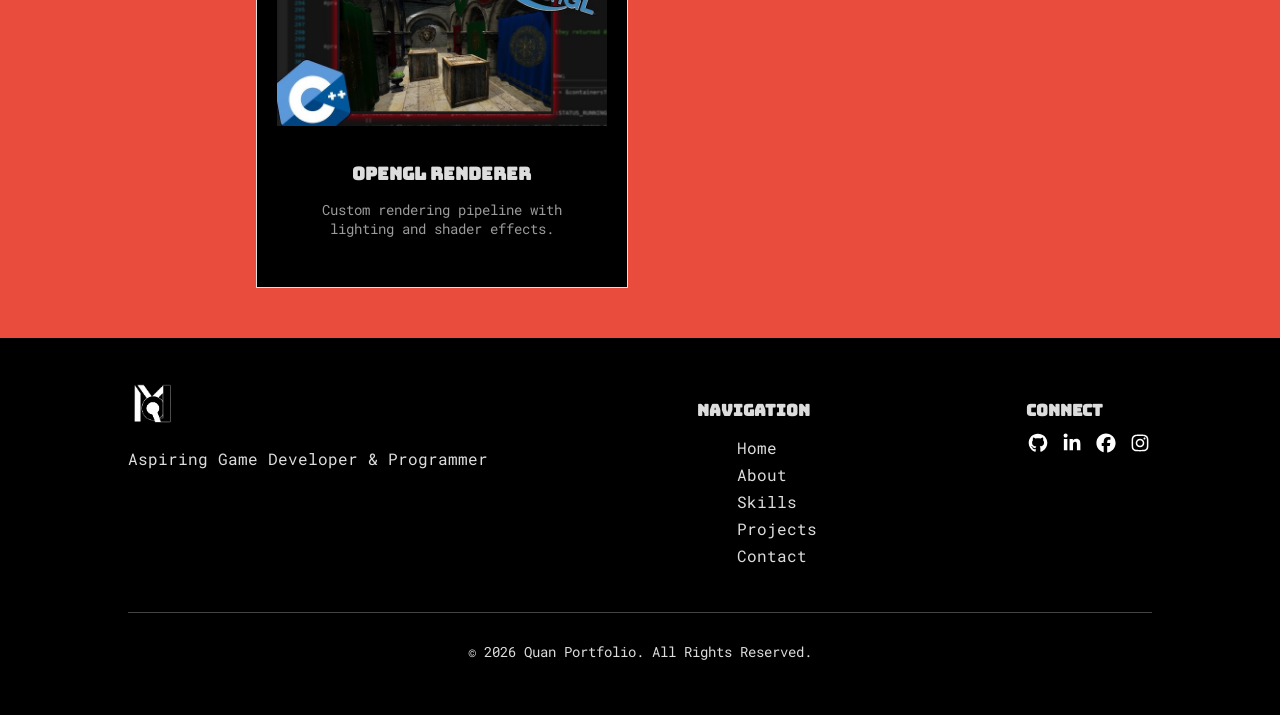
==== commit d9dc95e1: "Refactor about section layout and enhance profile statistics display with progress bars" ====
--- a/Portfolio/index.html
+++ b/Portfolio/index.html
@@ -209,60 +209,101 @@
         <!-- ABOUT -->
 
         <section id="about" class="section about">
-            <div class="profile">
-
-                <div class="profile-picture">
-                    <img src="./images/IMG_4139_400px X514px.jpg" alt="Profile">
-                </div>
-
-                <div class="profile-info">
-                    <h2>PLAYER PROFILE</h2>
-
-                    <p><strong>Name:</strong> Nguyen Quan</p>
-                    <p><strong>Class:</strong> Game Developer</p>
-                    <p><strong>Location:</strong> Singapore</p>
-                </div>
-
-                <div class="stats">
-
-                    <h3>STATS</h3>
-
-                    <div class="stat">
-                        <span>Coding</span>
-                        <div class="bar"><div style="width:90%"></div></div>
+            <div class="profile-ui">
+
+                <h2 class="profile-title">PROFILE</h2>
+
+                <div class="profile-grid">
+
+                <!-- BASIC -->
+                <div class="panel profile">
+
+                <h3>BASIC</h3>
+                <div>
+                    <div class="avatar">
+                        <img src="./images/IMG_4139_400px X514px.jpg" alt="Profile Picture">
                     </div>
-
-                    <div class="stat">
-                        <span>Problem Solving</span>
-                        <div class="bar"><div style="width:85%"></div></div>
+                    <div class="infos">
+                        <div class="info">
+                            <span>Name:</span>
+                            <span>Nguyen Minh Quan</span>
+                        </div>
+                        <div class="info">
+                            <span>
+                                Gender:
+                            </span>
+                            <span>
+                                Male
+                            </span>
+                        </div>
+                        <div class="info">
+                            <span>Role:</span>
+                            <span>Game Developer</span>
+                        </div>
                     </div>
-
-                    <div class="stat">
-                        <span>Creativity</span>
-                        <div class="bar"><div style="width:80%"></div></div>
-                    </div>
-
-                    <div class="stat">
-                        <span>Teamwork</span>
-                        <div class="bar"><div style="width:75%"></div></div>
-                    </div>
-
-                </div>
-
-                <div class="skills">
-
-                    <h3>SKILLS & HOBBIES</h3>
-
-                    <ul>
-                        <li>Gameplay Systems</li>
-                        <li>Graphics Programming</li>
-                        <li>Enemy AI Behaviour</li>
-                        <li>Physics Simulation</li>
-                        <li>Game Development</li>
-                    </ul>
-
-                </div>
-
+                </div>
+                
+                </div>
+
+
+                <!-- STATS -->
+                <div class="panel stats">
+
+                <h3>STATS</h3>
+
+                <div class="stat">
+                <span>C++</span>
+                <div class="progress-bar">
+                <div class="progress-fill" data-width="90%"></div>
+                </div>
+                </div>
+
+                <div class="stat">
+                <span>C#</span>
+                <div class="progress-bar">
+                <div class="progress-fill" data-width="85%"></div>
+                </div>
+                </div>
+
+                <div class="stat">
+                <span>Unity</span>
+                <div class="progress-bar">
+                <div class="progress-fill" data-width="88%"></div>
+                </div>
+                </div>
+
+                <div class="stat">
+                <span>OpenGL</span>
+                <div class="progress-bar">
+                <div class="progress-fill" data-width="80%"></div>
+                </div>
+                </div>
+
+                <div class="stat">
+                <span>JavaScript</span>
+                <div class="progress-bar">
+                <div class="progress-fill" data-width="75%"></div>
+                </div>
+                </div>
+
+                </div>
+
+
+                <!-- SKILLS -->
+                <div class="panel skills">
+
+                <h3>ABILITIES</h3>
+
+                <div class="skill">Gameplay Programming</div>
+                <div class="skill">Engine Programming</div>
+                <div class="skill">Rendering Systems</div>
+                <div class="skill">AI Behaviour Systems</div>
+                <div class="skill">Tool Development</div>
+
+                </div>
+
+                </div>
+                <div class="scanlines"></div>
             </div>
         </section>
 
--- a/Portfolio/style.css
+++ b/Portfolio/style.css
@@ -23,7 +23,7 @@
 
 :root{
     --primary-color: #000000;
-    --secondary-color: #ffffff;
+    --secondary-color: #ddd;
     --tertiary-color: #e94b3c;
     --quatiary-color: #f4dfc4;
     --header-font: "Bungee", sans-serif;
@@ -520,80 +520,176 @@
 
 .about{
     width: 100%;
-    height: 100vh;
+    min-height: 100vh;
+    padding: 5vw 5vw;
+}
+
+.profile-ui{
+    background-color: var(--primary-color);
+    width: 100%;
     margin:auto;
-    padding:100px 40px;
+    padding: 40px;
+    border:1px solid var(--secondary-color);
+
+    display: flex;
+    flex-direction: column;
+
+    position:relative;
+    overflow:hidden;
+}
+
+.scanlines {
+    content:"";
+    position:absolute;
+    top:0;
+    left:0;
+    width:100%;
+    height:200%;
+    pointer-events:none;
+
+    background:repeating-linear-gradient(
+    to bottom,
+    rgba(255,255,255,0.5) 0px,
+    rgba(255,255,255,0.5) 1px,
+    transparent 1px,
+    transparent 10px
+    );
+
+    animation:scanlines 6s linear infinite;
+}
+
+@keyframes scanlines{
+0%{
+transform:translateY(0);
+}
+
+100%{
+transform:translateY(-50%);
+}
+}
+
+.profile-title{
+    text-align:start;
+    font-size: clamp(10px, 2.5vw, 25px);
+    margin-bottom:30px;
+    letter-spacing:3px;
+    color: var(--secondary-color);
+}
+
+.profile-grid{
+    width: 100%;
+    height: 100%;
+    display:grid;
+    grid-template-columns: 1fr 1fr;
+    grid-template-rows:auto auto;
+}
+
+.panel{
+    border: 1px solid #555;
+    padding:20px;
+    background: var(--primary-color);
+    color: var(--secondary-color);
+}
+
+.panel h3{
+    margin-bottom:15px;
+    font-size: clamp(10px, 2vw, 15px);
+    letter-spacing:2px;
+    color: var(--secondary-color)
+}
+
+.avatar{
+    width:120px;
+    height:120px;
+    border: 1px solid #555;
+    overflow:hidden;
+}
+
+.avatar img{
+    width:100%;
+    height:100%;
+    object-fit:cover;
+    image-rendering:pixelated;
+}
+
+.stat{
+    display:flex;
+    flex-direction: column;
+    justify-content:space-between;
+    margin:6px 0;
+    padding-bottom:4px;
+}
+
+.skill{
+    color: var(--secondary-color);
+    margin-bottom:15px;
+
+    display: flex;
+    flex-direction: column;
+    justify-content: start;
+    align-items: start;
+}
+
+.progress-bar{
+    width:100%;
+    height:6px;
+    background:#222;
+    border:1px solid #444;
+}
+
+.progress-fill{
+    height:100%;
+    background: var(--secondary-color);
+    width:0;
+    transition:width 1.5s ease;
 }
 
 .profile{
-
-    display:grid;
-    grid-template-columns:250px 1fr;
-    grid-template-rows:auto auto;
-
-    gap:30px;
-
-    border:1px solid #ddd;
-    padding:40px;
-}
-
-
-.profile-picture img{
-    width:200px;
-    border-radius:8px;
-}
-
-
-.profile-info{
-    align-self:center;
-}
-
+    grid-column:1;
+    grid-row:1;
+
+    display: flex;
+    flex-direction: column;
+}
+
+.profile > div {
+    width: 100%;
+    height: 100%;
+
+    display: flex;
+    flex-direction: row;
+
+    text-align: left;
+}
 
 .stats{
     grid-column:1;
-}
-
+    grid-row:2;
+}
 
 .skills{
     grid-column:2;
-}
-
-
-.stat{
-    margin-bottom:15px;
-}
-
-.bar{
-    height:10px;
-    background:#eee;
-    margin-top:4px;
-}
-
-.bar div{
-    height:100%;
-    background:black;
+    grid-row:1 / span 2;
+}
+
+.infos {
+    flex: 2;
+    margin-left: 10px;
+}
+
+.info {
+    display: flex;
+    flex-direction: column;
+
+    margin-bottom: 5px;
+}
+
+.info span:nth-child(2) {
+    border: 1px solid #555;
+    padding: clamp(2px, 0.5vw, 5px);
 }
 
 /* SKILLS */
-
-.skill{
-    margin:25px auto;
-    width:320px;
-    text-align:left;
-}
-
-.bar{
-    background: var(--secondary-color);
-    height:8px;
-    border-radius:4px;
-    margin-top:5px;
-}
-
-.progress{
-    height:8px;
-    background: var(--primary-color);
-    border-radius:4px;
-}
 
 /* percentages */
 
@@ -904,7 +1000,7 @@
 /* This is for mobile devices */
 @media(max-width:768px) {
 
-
+    
     .section-header {
         flex-direction: column;
     }
@@ -926,6 +1022,24 @@
 
     .skill{
         width:100%;
+    }
+
+    .profile-grid{
+        grid-template-columns:1fr;
+    }
+
+    .skills{
+        grid-column:auto;
+        grid-row:auto;
+    }
+
+    .profile > div {
+        flex-direction: column;
+    }
+
+    .infos {
+        margin-top: 10px;
+        margin-left: 0;
     }
 }
 
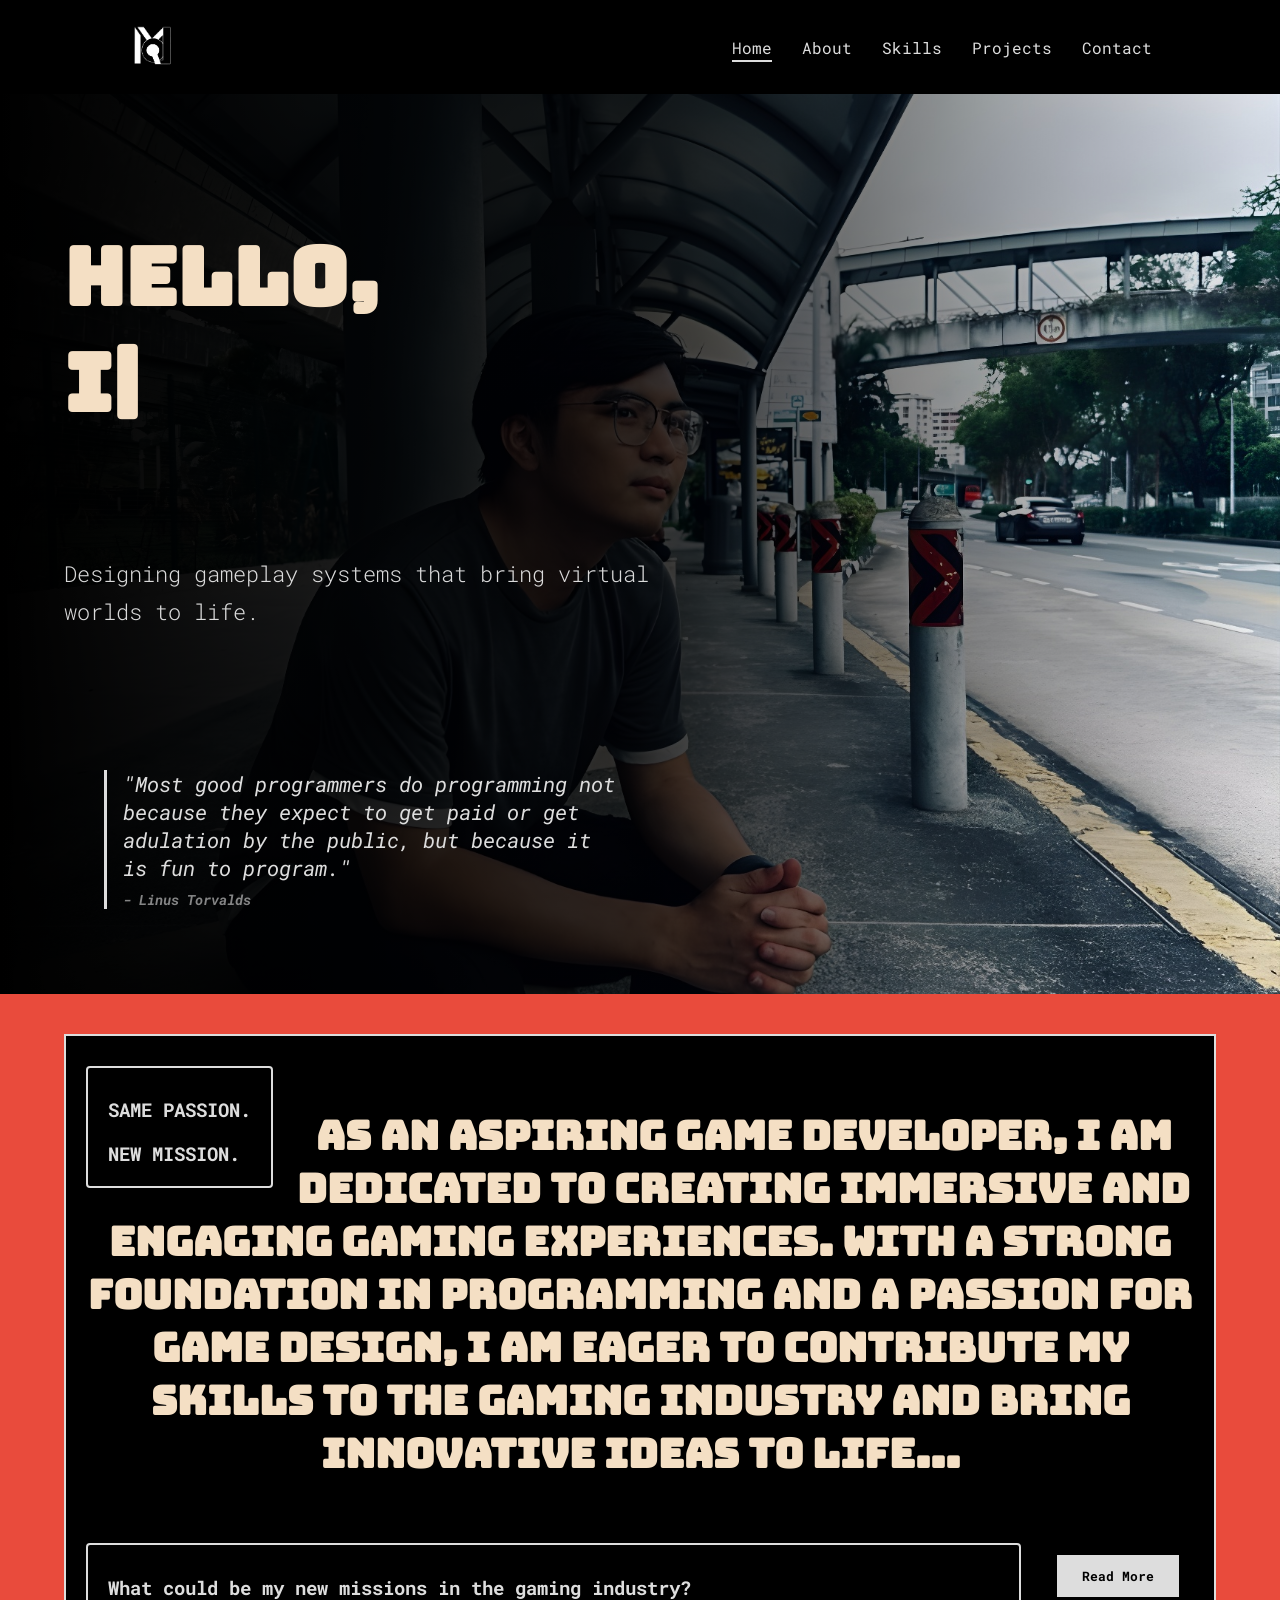
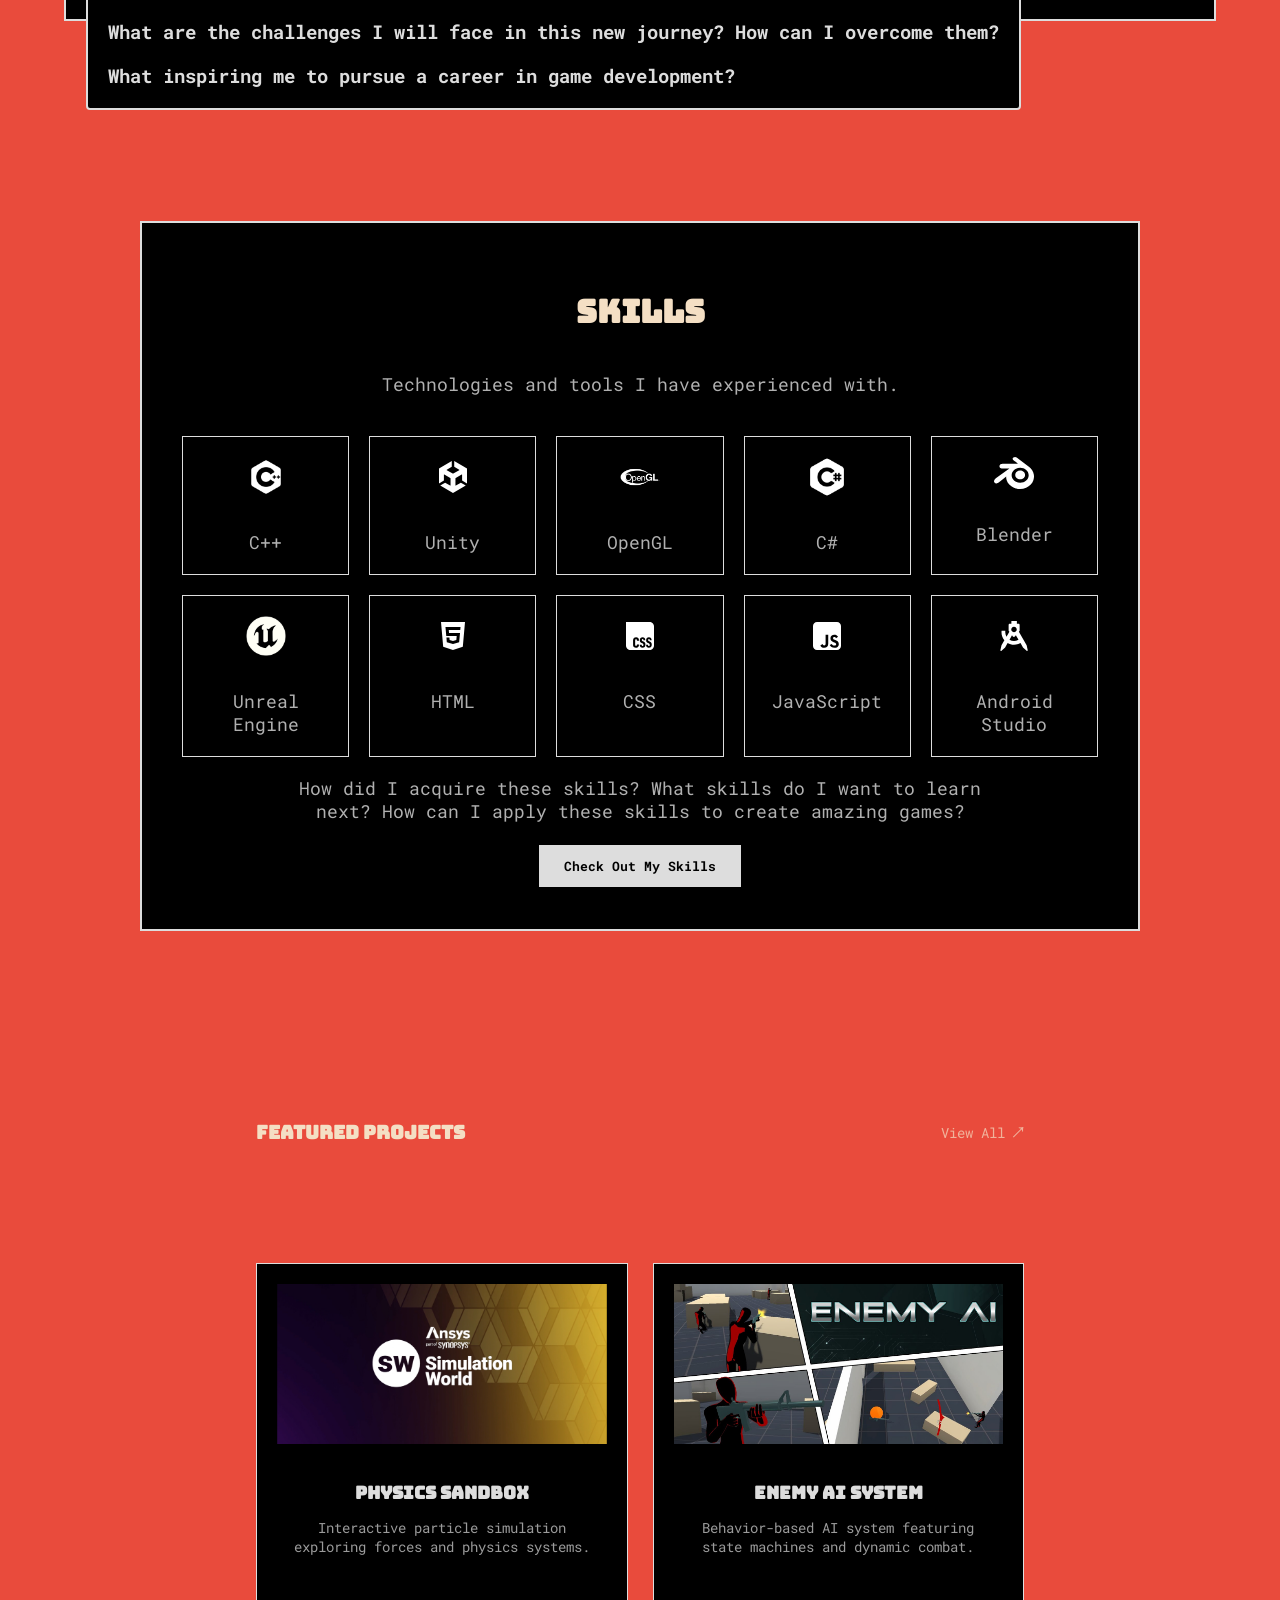
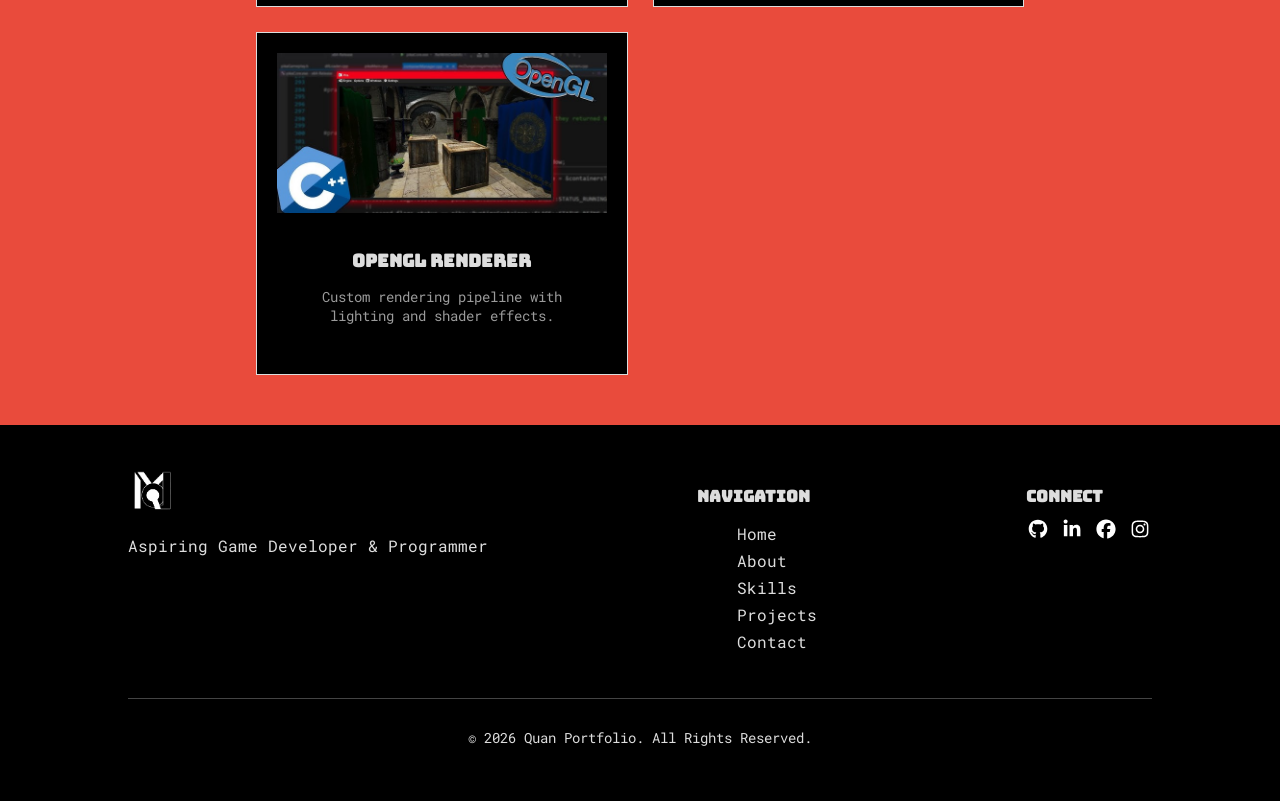
==== commit 84a240c7: "Add timeline game feature with checkpoints and player movement; enhance button loading animations" ====
--- a/Portfolio/index.html
+++ b/Portfolio/index.html
@@ -209,9 +209,28 @@
         <!-- ABOUT -->
 
         <section id="about" class="section about">
-            <div class="profile-ui">
-
-                <h2 class="profile-title">PROFILE</h2>
+            <!-- MAIN MENU -->
+            <div id="main-menu" class=" screen menu-screen">
+                <h1 class="menu-title">SYSTEM TERMINAL</h1>
+                <button id="viewProfileBtn" class="menu-btn">
+                    <span class="btn-text">▶ View My Profile</span>
+                    <div class="btn-loader">
+                        <div class="btn-progress"></div>
+                    </div>
+                </button>
+                <button id="timelineGameBtn" class="menu-btn">
+                    <span class="btn-text">▶ View My Educational Journey</span>
+                    <div class="btn-loader">
+                        <div class="btn-progress"></div>
+                    </div>
+                </button>
+                <div class="scanlines"></div>
+            </div>
+
+            <!-- PROFILE UI -->
+            <div id="profile-ui" class="screen profile-ui hidden">
+
+                <h2 class="profile-title">PLAYER PROFILE</h2>
 
                 <div class="profile-grid">
 
@@ -237,8 +256,20 @@
                             </span>
                         </div>
                         <div class="info">
-                            <span>Role:</span>
+                            <span>Class:</span>
                             <span>Game Developer</span>
+                        </div>
+                        <div class="info">
+                            <span>Guild:</span>
+                            <span>Nanyang Polytechnic</span>
+                        </div>
+                        <div class="info">
+                            <span>Level:</span>
+                            <span>Year 3</span>
+                        </div>
+                        <div class="info">
+                            <span>Specialization:</span>
+                            <span>Gameplay Programming</span>
                         </div>
                     </div>
                 </div>
@@ -249,17 +280,17 @@
                 <!-- STATS -->
                 <div class="panel stats">
 
-                <h3>STATS</h3>
+                <h3>CORE STATS</h3>
 
                 <div class="stat">
-                <span>C++</span>
+                <span>Logic</span>
                 <div class="progress-bar">
                 <div class="progress-fill" data-width="90%"></div>
                 </div>
                 </div>
 
                 <div class="stat">
-                <span>C#</span>
+                <span>Creativity</span>
                 <div class="progress-bar">
                 <div class="progress-fill" data-width="85%"></div>
                 </div>
@@ -273,16 +304,23 @@
                 </div>
 
                 <div class="stat">
-                <span>OpenGL</span>
+                <span>Problem Solv</span>
                 <div class="progress-bar">
                 <div class="progress-fill" data-width="80%"></div>
                 </div>
                 </div>
 
                 <div class="stat">
-                <span>JavaScript</span>
+                <span>Debugging</span>
                 <div class="progress-bar">
                 <div class="progress-fill" data-width="75%"></div>
+                </div>
+                </div>
+
+                <div class="stat">
+                <span>Optimisation</span>
+                <div class="progress-bar">
+                <div class="progress-fill" data-width="85%"></div>
                 </div>
                 </div>
 
@@ -302,7 +340,36 @@
 
                 </div>
 
-                </div>
+                <div class="panel hobbies">
+                <h3>SIDE QUESTS</h3>
+
+                <div class="hobby">Game Development</div>
+                <div class="hobby">Listening to Game OST</div>
+                <div class="hobby">Learning Graphics Programming</div>
+                <div class="hobby">Game UI Design</div>
+                </div>
+
+                </div>
+                <div class="scanlines"></div>
+            </div>
+
+            <!-- TIMELINE GAME -->
+            <div id="timeline-game" class="screen timeline-game hidden">
+
+                <h2>EDUCATION ADVENTURE</h2>
+
+                <div class="game-world">
+
+                <div id="player"></div>
+
+                <div class="checkpoint" data-story="Started learning programming">2022</div>
+                <div class="checkpoint" data-story="Joined Nanyang Polytechnic - Game Development">2024</div>
+                <div class="checkpoint" data-story="Learning gameplay programming, Unity, debugging">Skills</div>
+                <div class="checkpoint" data-story="Future goal: Gameplay / Engine Programmer">Future</div>
+
+                </div>
+
+                <div id="storyBox"></div>
                 <div class="scanlines"></div>
             </div>
         </section>
--- a/Portfolio/style.css
+++ b/Portfolio/style.css
@@ -223,7 +223,7 @@
     padding: 5%;
 
     width: 100%;
-    height: fit-content;
+    height: 100vh;
 
     background-image:
         linear-gradient(to right, rgba(0,0,0,1.0), rgba(0,0,0,0.8), rgba(0,0,0,0.0)),
@@ -524,18 +524,127 @@
     padding: 5vw 5vw;
 }
 
-.profile-ui{
+.hidden{
+    display:none !important;
+}
+
+.screen {
     background-color: var(--primary-color);
     width: 100%;
+    min-height: 100vh;
     margin:auto;
     padding: 40px;
     border:1px solid var(--secondary-color);
 
+    display:flex;
+    flex-direction:column;
+    background: var(--primary-color);
+    color: var(--secondary-color);
+
+    position:relative;
+    overflow:hidden;
+}
+
+.menu-screen{
+    justify-content:center;
+    align-items:center;
+}
+
+.menu-title{
+    font-size:2rem;
+    margin-bottom:30px;
+    letter-spacing:3px;
+}
+
+.menu-btn{
+    position:relative;
+    overflow:hidden;
+    padding:12px 28px;
+    border:1px solid var(--secondary-color);
+    background:var(--primary-color);
+    color:var(--secondary-color);
+    cursor:pointer;
+    font-size:16px;
+
+    transition: width 1.5s ease;
+}
+
+.menu-btn:hover {
+    background:var(--secondary-color);
+    color:var(--primary-color);
+}
+
+.menu-btn:hover.loading {
+    background:var(--primary-color);
+}
+
+.menu-btn.loading {
+    width: 90%;
+}
+
+.btn-loader{
+    position:absolute;
+    top:0;
+    left:0;
+    width:100%;
+    height:100%;
+    display:none;
+}
+
+.btn-progress{
+    height:100%;
+    width:0%;
+    background:var(--secondary-color);
+}
+
+.menu-btn.loading .btn-text{
+    opacity:0;
+}
+
+.menu-btn.loading .btn-loader{
+    display:block;
+}
+
+.menu-btn.loading .btn-progress{
+    animation:loadBar 1.5s linear forwards;
+}
+
+@keyframes loadBar{
+
+    0%{width:0%;}
+    100%{width:100%;}
+
+}
+
+.loading-screen{
+    justify-content:center;
+    align-items:center;
+}
+
+.loading-bar{
+    width:250px;
+    height:6px;
+    border:1px solid var(--secondary-color);
+    margin-top:15px;
+}
+
+.loading-fill{
+    height:100%;
+    width:0%;
+    background:var(--secondary-color);
+    animation:load 2s linear forwards;
+}
+
+@keyframes load{
+
+    0%{width:0%;}
+    100%{width:100%;}
+
+}
+
+.profile-ui{
     display: flex;
     flex-direction: column;
-
-    position:relative;
-    overflow:hidden;
 }
 
 .scanlines {
@@ -549,28 +658,27 @@
 
     background:repeating-linear-gradient(
     to bottom,
-    rgba(255,255,255,0.5) 0px,
-    rgba(255,255,255,0.5) 1px,
+    rgba(255,255,255,0.3) 0px,
+    rgba(255,255,255,0.3) 1px,
     transparent 1px,
-    transparent 10px
+    transparent 7px
     );
 
     animation:scanlines 6s linear infinite;
 }
 
 @keyframes scanlines{
-0%{
-transform:translateY(0);
-}
-
-100%{
-transform:translateY(-50%);
-}
+    0%{
+        transform:translateY(0);
+    }
+    100%{
+        transform:translateY(-50%);
+    }
 }
 
 .profile-title{
     text-align:start;
-    font-size: clamp(10px, 2.5vw, 25px);
+    font-size: clamp(10px, 3vw, 25px);
     margin-bottom:30px;
     letter-spacing:3px;
     color: var(--secondary-color);
@@ -589,11 +697,13 @@
     padding:20px;
     background: var(--primary-color);
     color: var(--secondary-color);
+
+    font-size: clamp(10px, 2vw, 20px);
 }
 
 .panel h3{
     margin-bottom:15px;
-    font-size: clamp(10px, 2vw, 15px);
+    font-size: clamp(10px, 2vw, 20px);
     letter-spacing:2px;
     color: var(--secondary-color)
 }
@@ -626,13 +736,12 @@
 
     display: flex;
     flex-direction: column;
-    justify-content: start;
     align-items: start;
 }
 
 .progress-bar{
     width:100%;
-    height:6px;
+    height: clamp(6px, 2vw, 12px);
     background:#222;
     border:1px solid #444;
 }
@@ -641,7 +750,7 @@
     height:100%;
     background: var(--secondary-color);
     width:0;
-    transition:width 1.5s ease;
+    transition: width 1.5s ease;
 }
 
 .profile{
@@ -669,7 +778,21 @@
 
 .skills{
     grid-column:2;
-    grid-row:1 / span 2;
+    grid-row: 1;
+}
+
+.hobbies {
+    grid-column: 2;
+    grid-row: 2;
+}
+
+.hobby {
+    margin-bottom:15px;
+
+    display: flex;
+    flex-direction: column;
+    justify-content: start;
+    align-items: start;
 }
 
 .infos {
@@ -687,6 +810,46 @@
 .info span:nth-child(2) {
     border: 1px solid #555;
     padding: clamp(2px, 0.5vw, 5px);
+}
+
+.timeline-game{
+    color:white;
+}
+
+.game-world{
+    position:relative;
+    height:120px;
+    border-top:2px solid white;
+    margin-top:40px;
+    overflow:hidden;
+}
+
+.checkpoint{
+    position:absolute;
+    border:1px solid white;
+    padding:5px 10px;
+    background:black;
+}
+
+.checkpoint:nth-child(2){ left:200px; }
+.checkpoint:nth-child(3){ left:400px; }
+.checkpoint:nth-child(4){ left:600px; }
+.checkpoint:nth-child(5){ left:800px; }
+
+#player{
+    position:absolute;
+    bottom:0;
+    left:0;
+    width:20px;
+    height:20px;
+    background:white;
+}
+
+#storyBox{
+    margin-top:30px;
+    border:1px solid white;
+    padding:20px;
+    min-height:60px;
 }
 
 /* SKILLS */
@@ -854,9 +1017,9 @@
 }
 
 @keyframes pulse{
- 0%{opacity:0.5}
- 50%{opacity:1}
- 100%{opacity:0.5}
+    0%{opacity:0.5}
+    50%{opacity:1}
+    100%{opacity:0.5}
 }
 
 .contact-info {
@@ -1025,12 +1188,8 @@
     }
 
     .profile-grid{
-        grid-template-columns:1fr;
-    }
-
-    .skills{
-        grid-column:auto;
-        grid-row:auto;
+        display: flex;
+        flex-direction: column;
     }
 
     .profile > div {
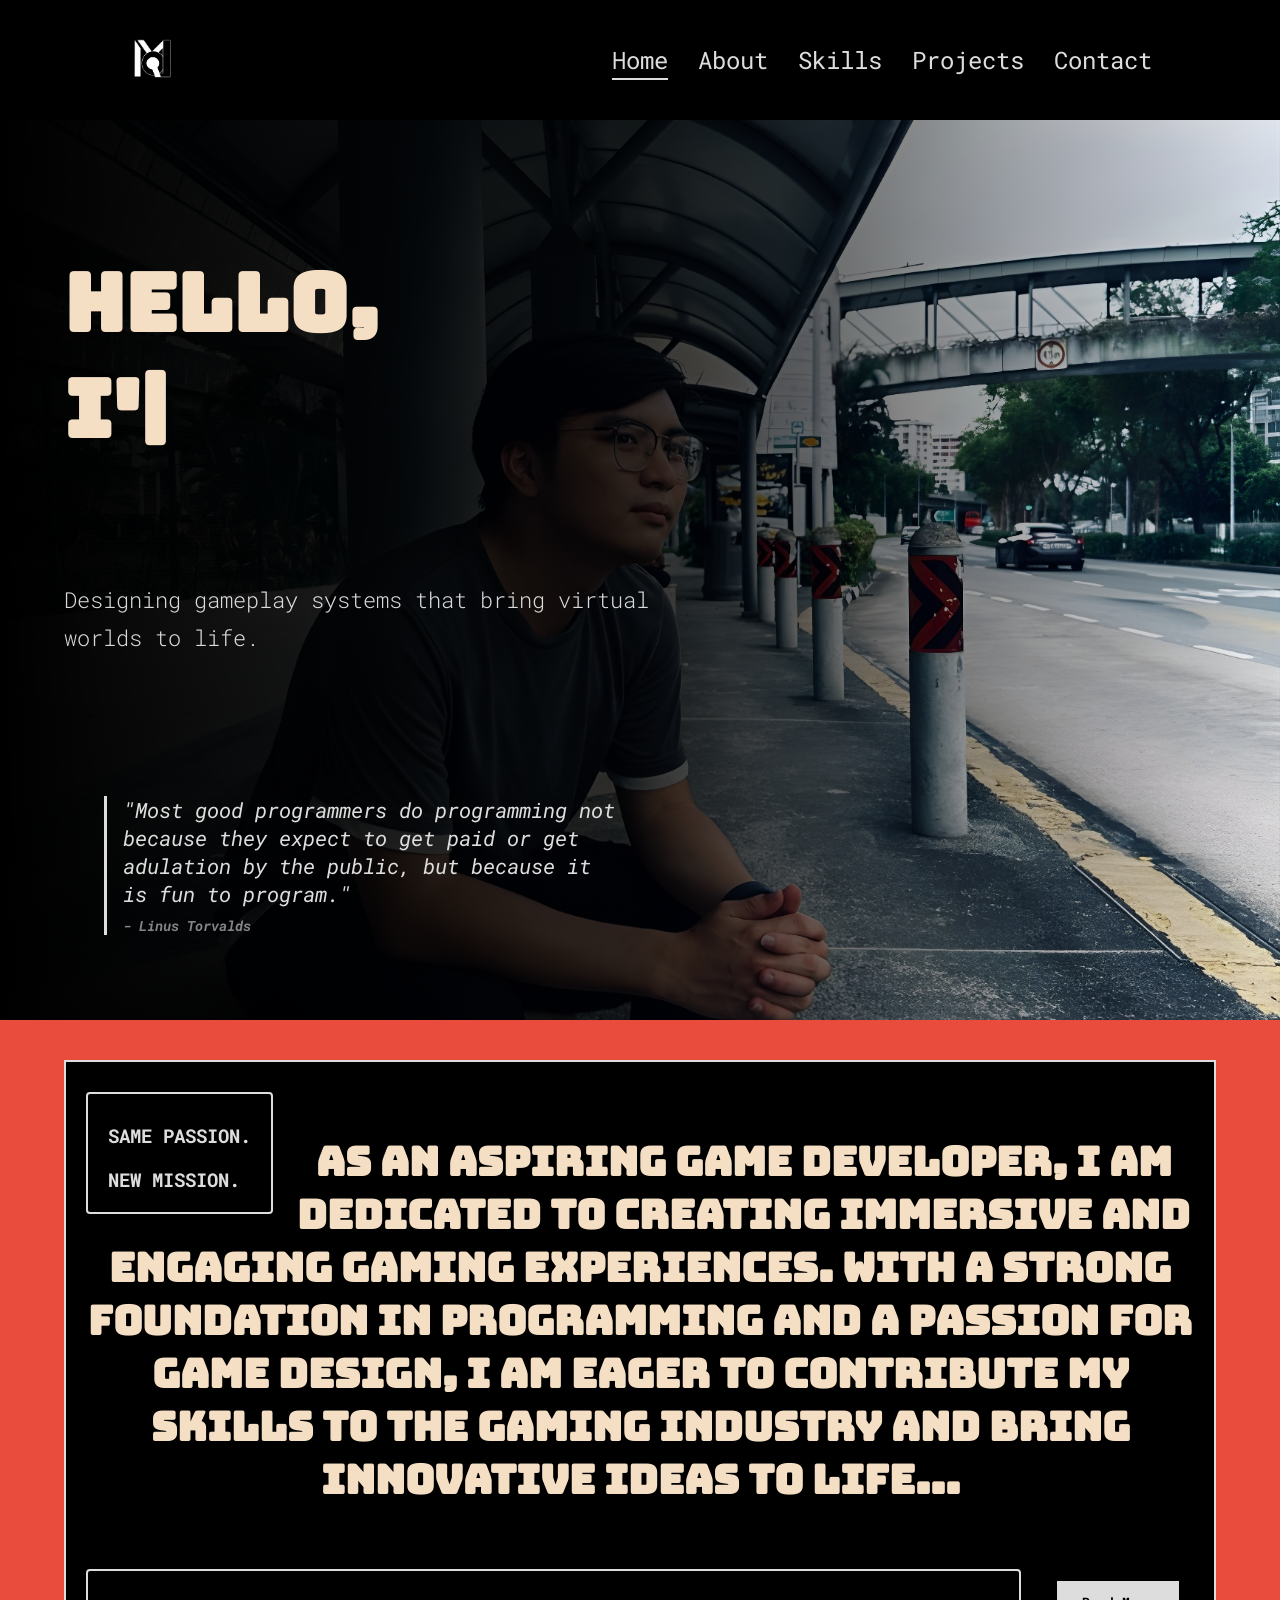
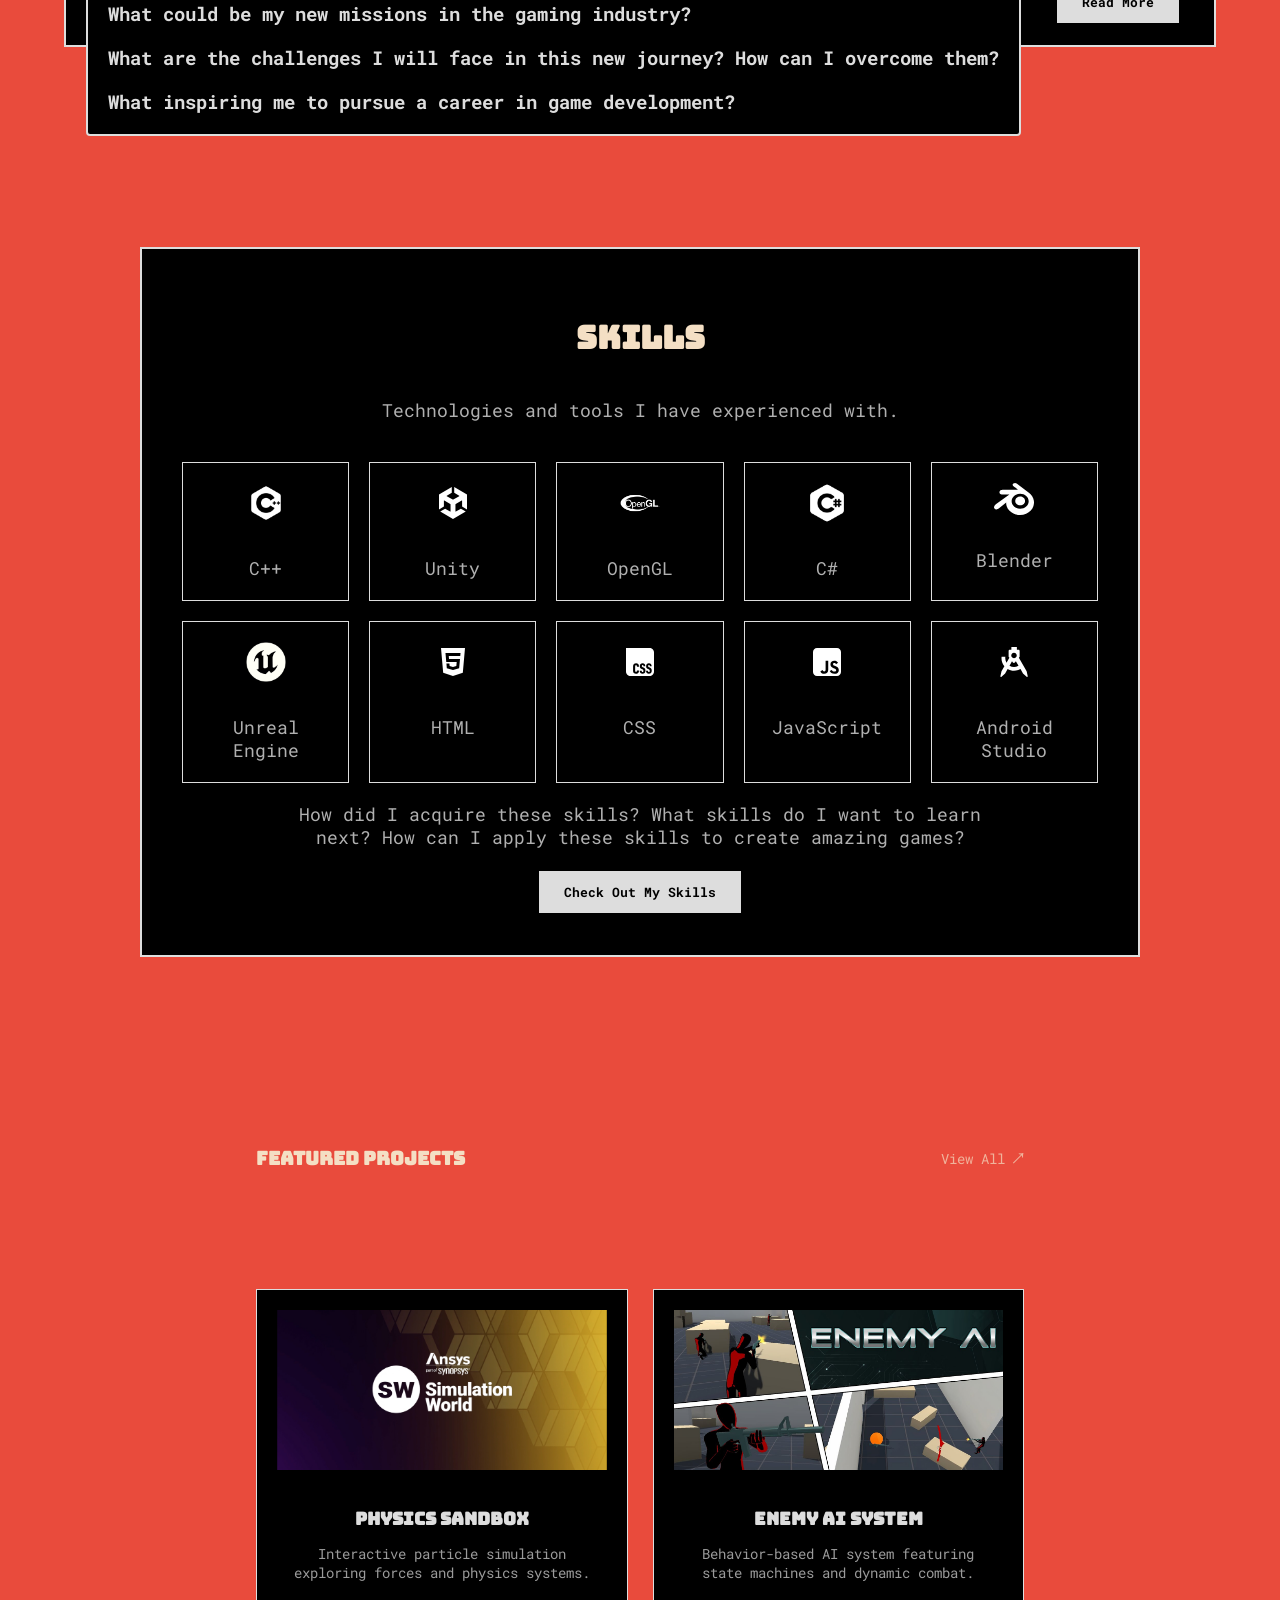
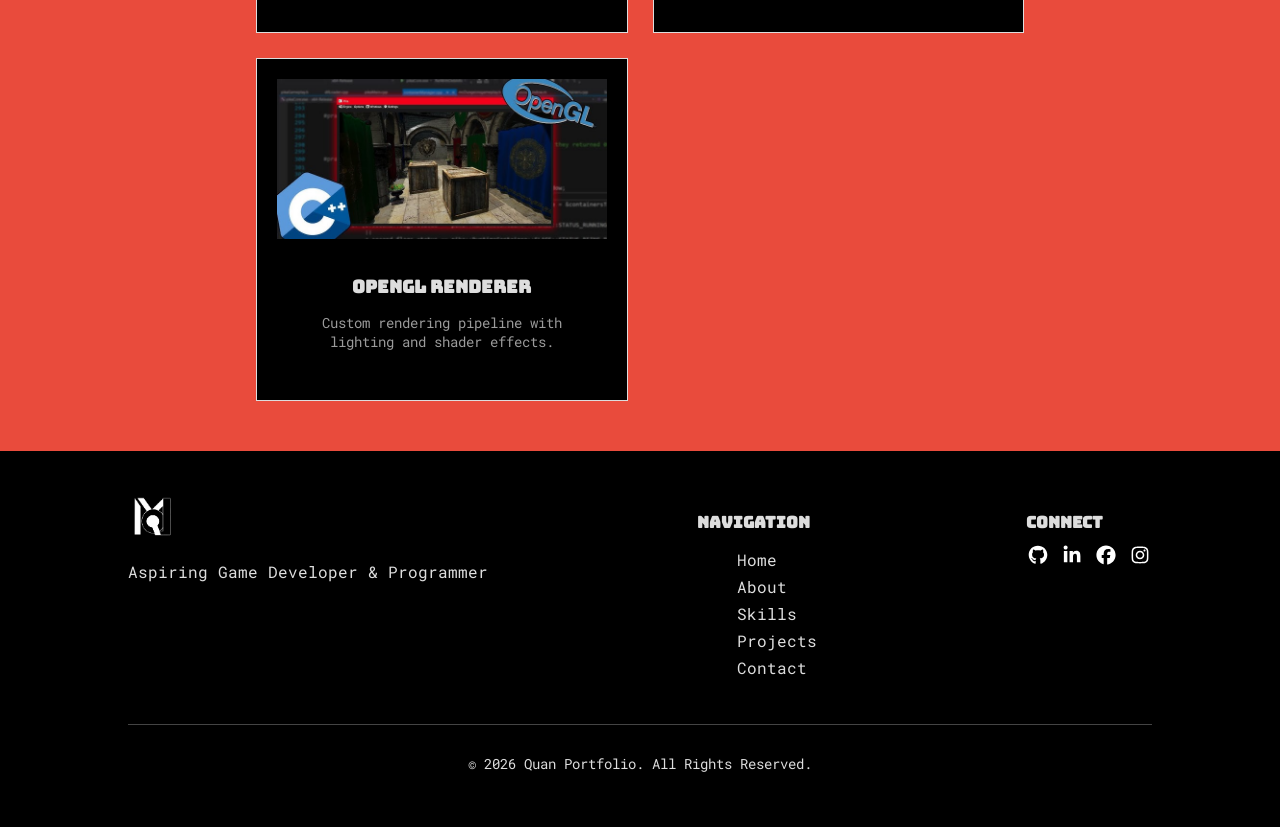
==== commit f77c9e8a: "vv" ====
--- a/Portfolio/index.html
+++ b/Portfolio/index.html
@@ -229,8 +229,8 @@
 
             <!-- PROFILE UI -->
             <div id="profile-ui" class="screen profile-ui hidden">
-
-                <h2 class="profile-title">PLAYER PROFILE</h2>
+                <button class="back-btn">← Back to Menu</button>
+                <h2>PLAYER PROFILE</h2>
 
                 <div class="profile-grid">
 
@@ -326,7 +326,6 @@
 
                 </div>
 
-
                 <!-- SKILLS -->
                 <div class="panel skills">
 
@@ -355,21 +354,15 @@
 
             <!-- TIMELINE GAME -->
             <div id="timeline-game" class="screen timeline-game hidden">
-
+                <button class="back-btn">← Back to Menu</button>
                 <h2>EDUCATION ADVENTURE</h2>
 
                 <div class="game-world">
 
                 <div id="player"></div>
-
-                <div class="checkpoint" data-story="Started learning programming">2022</div>
-                <div class="checkpoint" data-story="Joined Nanyang Polytechnic - Game Development">2024</div>
-                <div class="checkpoint" data-story="Learning gameplay programming, Unity, debugging">Skills</div>
-                <div class="checkpoint" data-story="Future goal: Gameplay / Engine Programmer">Future</div>
-
-                </div>
-
-                <div id="storyBox"></div>
+                </div>
+
+                <div id="storyBox" class="story-box">Please use the arrow keys (← →) to navigate through the timeline.</div>
                 <div class="scanlines"></div>
             </div>
         </section>
--- a/Portfolio/style.css
+++ b/Portfolio/style.css
@@ -84,6 +84,7 @@
     list-style:none;
     display:flex;
     gap:30px;
+    font-size: clamp(0.9rem, 2vw, 1.5rem);
 }
 
 .nav-item{
@@ -557,6 +558,8 @@
 }
 
 .menu-btn{
+    width: clamp(150px, 30vw, 400px);
+    height:clamp(40px, 5vw, 60px);
     position:relative;
     overflow:hidden;
     padding:12px 28px;
@@ -566,7 +569,7 @@
     cursor:pointer;
     font-size:16px;
 
-    transition: width 1.5s ease;
+    transition: width 1.5s ease, transform 1.5s ease;
 }
 
 .menu-btn:hover {
@@ -580,6 +583,24 @@
 
 .menu-btn.loading {
     width: 90%;
+}
+
+.back-btn{
+    position:absolute;
+    top:20px;
+    left:20px;
+    padding:8px 16px;
+    border:1px solid var(--secondary-color);
+    background:var(--primary-color);
+    color:var(--secondary-color);
+    cursor:pointer;
+    font-size:14px;
+    z-index:10;
+}
+
+.back-btn:hover{
+    background:var(--secondary-color);
+    color:var(--primary-color);
 }
 
 .btn-loader{
@@ -603,43 +624,6 @@
 
 .menu-btn.loading .btn-loader{
     display:block;
-}
-
-.menu-btn.loading .btn-progress{
-    animation:loadBar 1.5s linear forwards;
-}
-
-@keyframes loadBar{
-
-    0%{width:0%;}
-    100%{width:100%;}
-
-}
-
-.loading-screen{
-    justify-content:center;
-    align-items:center;
-}
-
-.loading-bar{
-    width:250px;
-    height:6px;
-    border:1px solid var(--secondary-color);
-    margin-top:15px;
-}
-
-.loading-fill{
-    height:100%;
-    width:0%;
-    background:var(--secondary-color);
-    animation:load 2s linear forwards;
-}
-
-@keyframes load{
-
-    0%{width:0%;}
-    100%{width:100%;}
-
 }
 
 .profile-ui{
@@ -676,14 +660,6 @@
     }
 }
 
-.profile-title{
-    text-align:start;
-    font-size: clamp(10px, 3vw, 25px);
-    margin-bottom:30px;
-    letter-spacing:3px;
-    color: var(--secondary-color);
-}
-
 .profile-grid{
     width: 100%;
     height: 100%;
@@ -831,25 +807,54 @@
     background:black;
 }
 
-.checkpoint:nth-child(2){ left:200px; }
-.checkpoint:nth-child(3){ left:400px; }
-.checkpoint:nth-child(4){ left:600px; }
-.checkpoint:nth-child(5){ left:800px; }
-
 #player{
     position:absolute;
     bottom:0;
     left:0;
     width:20px;
     height:20px;
-    background:white;
+    background:var(--secondary-color);
 }
 
 #storyBox{
     margin-top:30px;
-    border:1px solid white;
+    border:1px solid var(--secondary-color);
     padding:20px;
     min-height:60px;
+}
+
+.story-box{
+    border:1px solid var(--secondary-color);
+    padding:20px;
+    margin-top:20px;
+    font-family:monospace;
+}
+
+.achievements{
+    display: flex;
+    flex-direction: column;
+    width: fit-content;
+    margin-top:10px;
+    margin: auto;
+    align-items: start;
+}
+
+.achievements div{
+    margin-bottom:5px;
+}
+
+.story-btn{
+    margin-top:15px;
+    padding:8px 14px;
+    border:1px solid var(--secondary-color);
+    background:var(--secondary-color);
+    color:var(--primary-color);
+    cursor:pointer;
+}
+
+.story-btn:hover{
+    background:var(--primary-color);
+    color:var(--secondary-color);
 }
 
 /* SKILLS */
@@ -895,25 +900,25 @@
 
 @keyframes floatInAndOutLeft {
     0% {
-        transform: translate(-1500px);
+        transform: translate(-1700px);
     }
     50%, 70% {
         transform: translate(0);
     }
     100% {
-        transform: translate(1500px);
+        transform: translate(1700px);
     }
 }
 
 @keyframes floatInAndOutRight {
     0% {
-        transform: translate(1500px);
+        transform: translate(1700px);
     }
     50%, 70% {
         transform: translate(0);
     }
     100% {
-        transform: translate(-1500px);
+        transform: translate(-1700px);
     }
 }
 
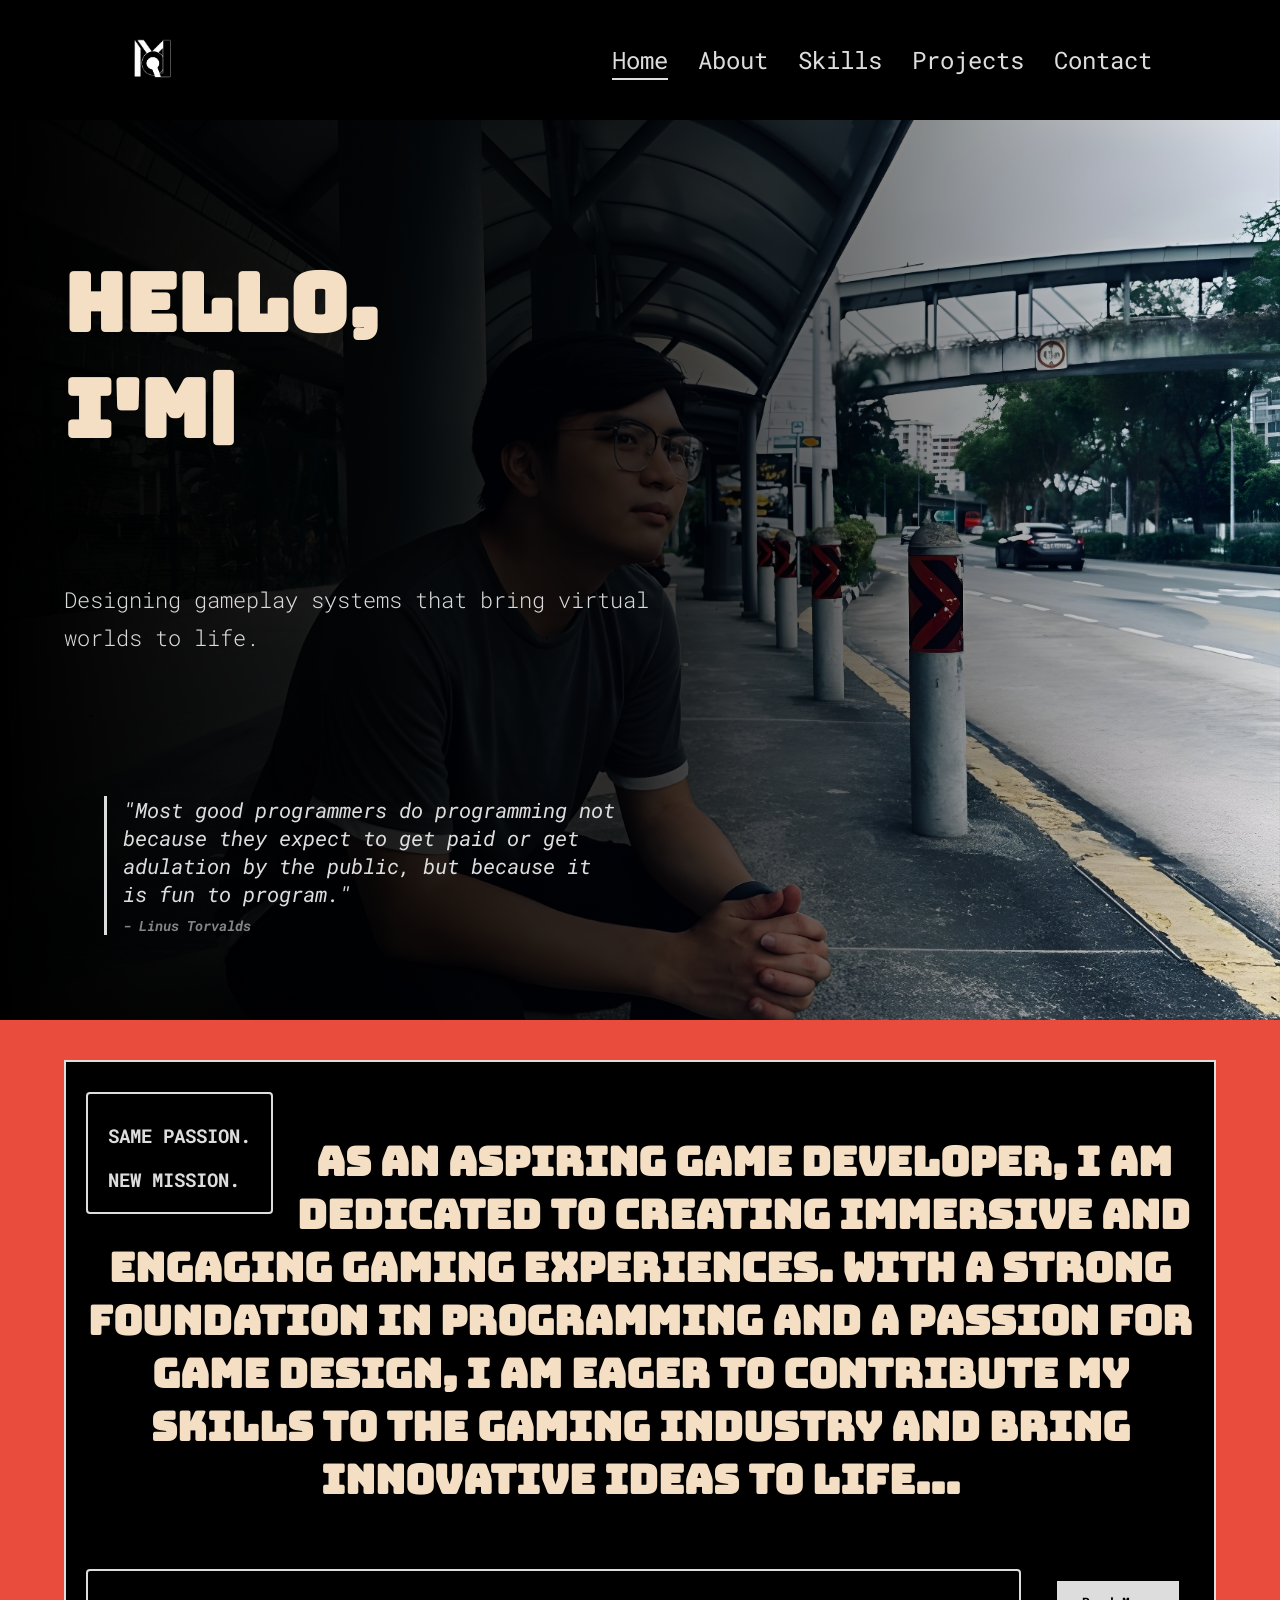
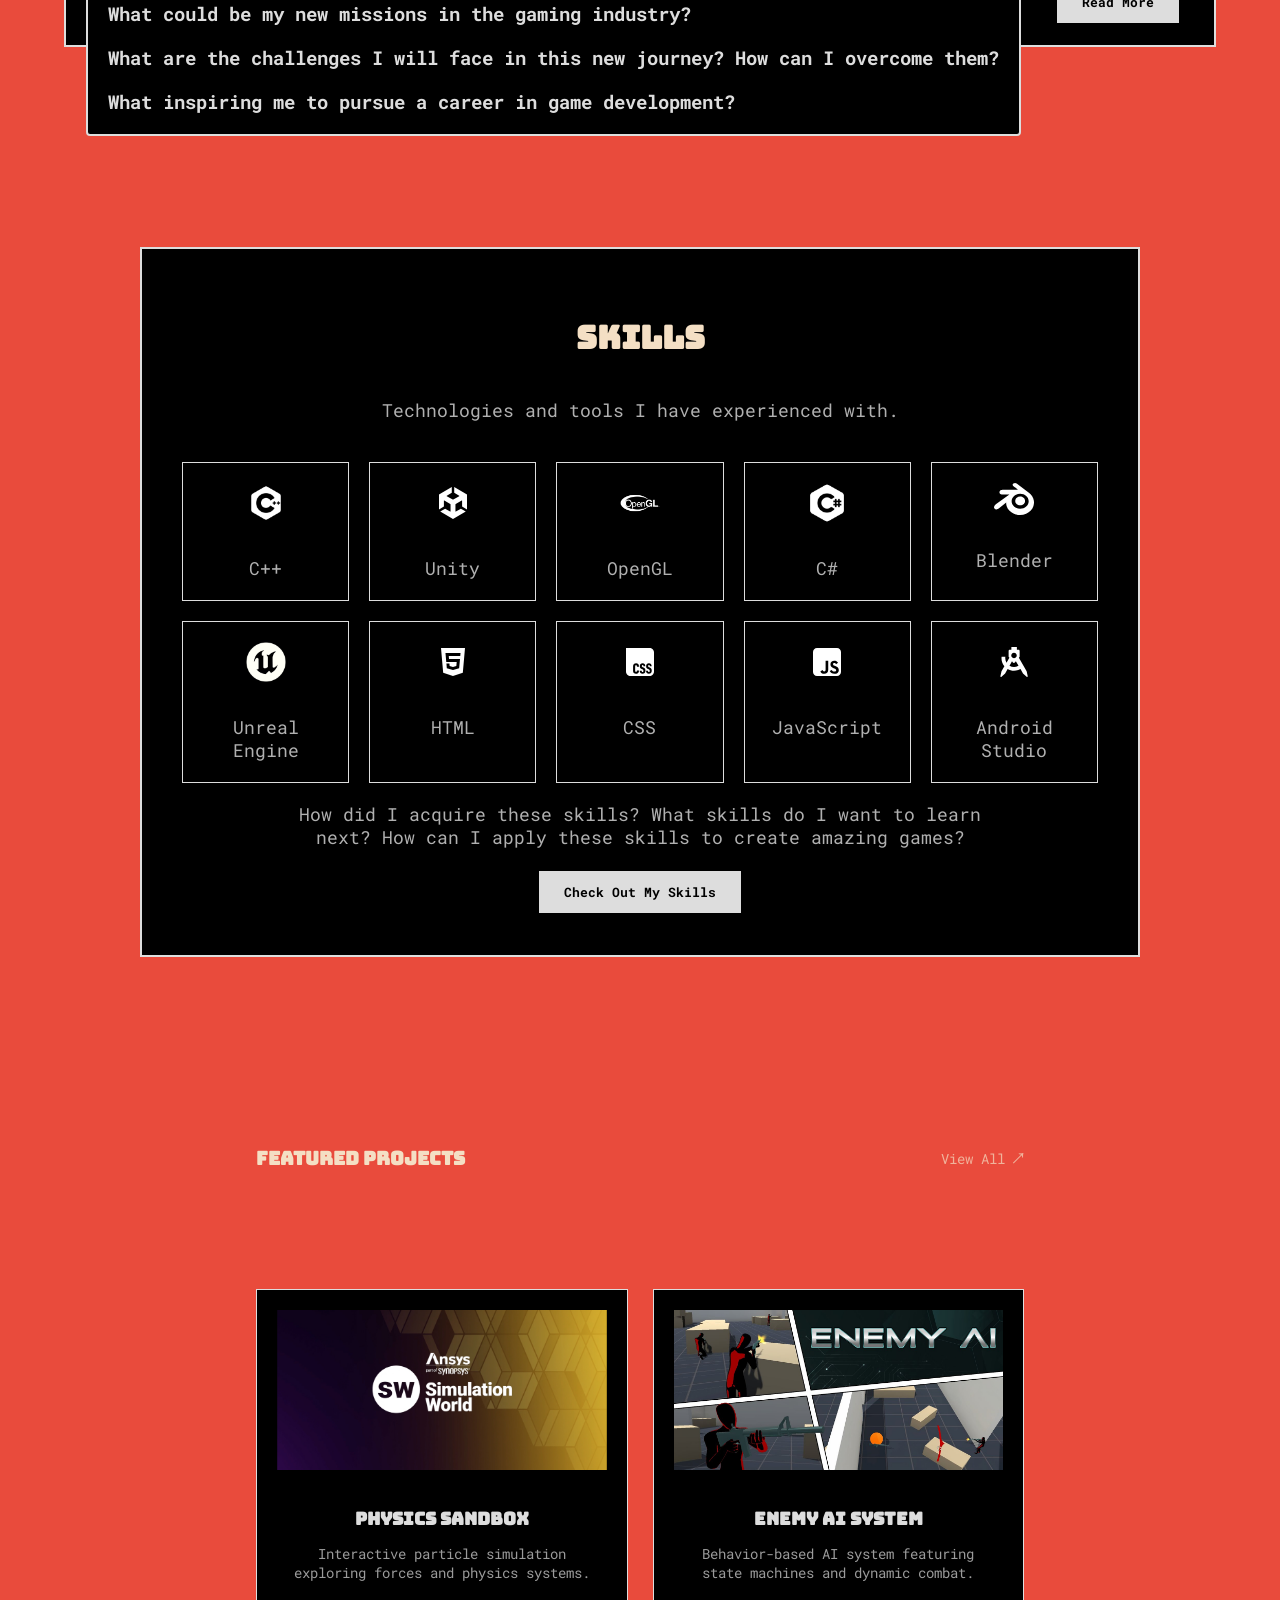
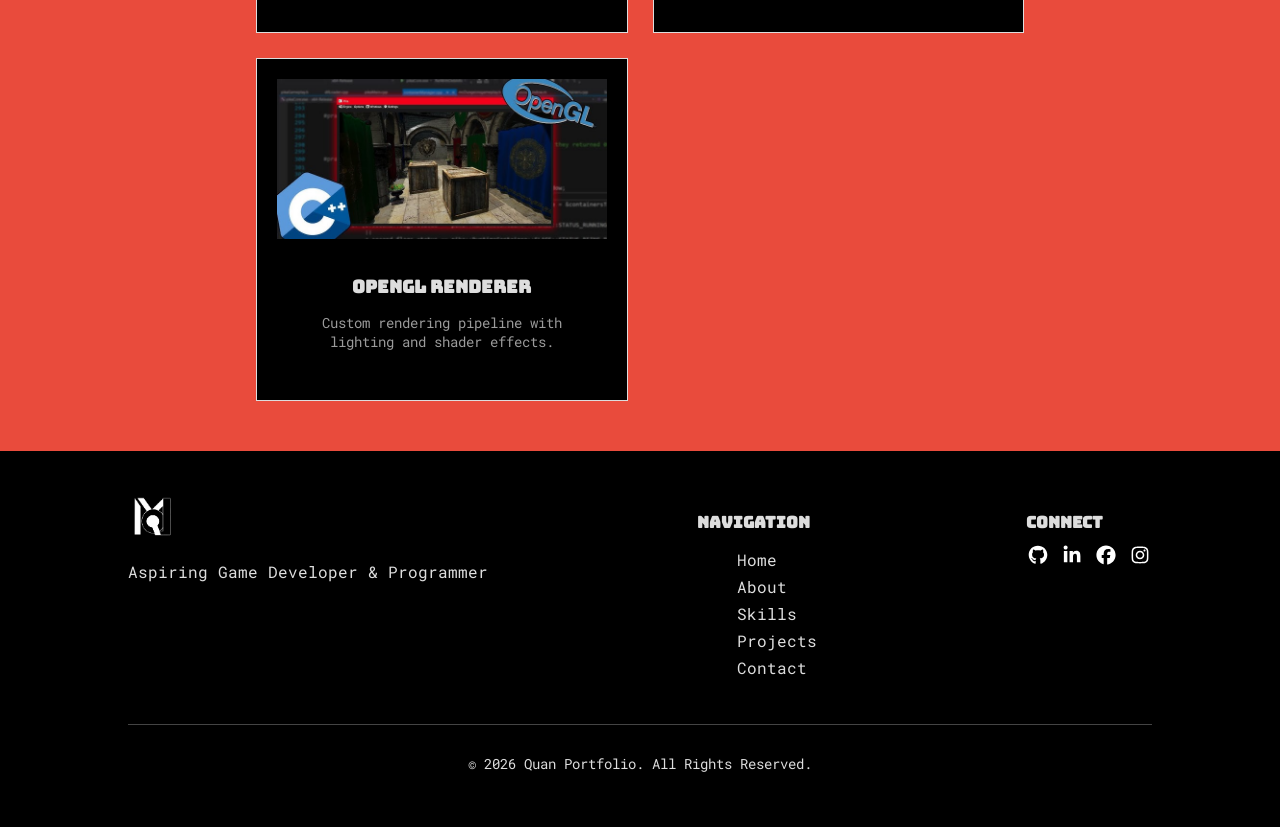
==== commit 7f638d0e: "Polish timeline, loading, movement, and styles Small UI and interaction tweaks across the portfolio:" ====
--- a/Portfolio/index.html
+++ b/Portfolio/index.html
@@ -362,7 +362,9 @@
                 <div id="player"></div>
                 </div>
 
-                <div id="storyBox" class="story-box">Please use the arrow keys (← →) to navigate through the timeline.</div>
+                <div id="storyBox" class="story-box">
+                    <p>Please use the arrow keys (← →) to navigate through the timeline.</p>
+                </div>
                 <div class="scanlines"></div>
             </div>
         </section>
--- a/Portfolio/style.css
+++ b/Portfolio/style.css
@@ -583,6 +583,7 @@
 
 .menu-btn.loading {
     width: 90%;
+    cursor: default;
 }
 
 .back-btn{
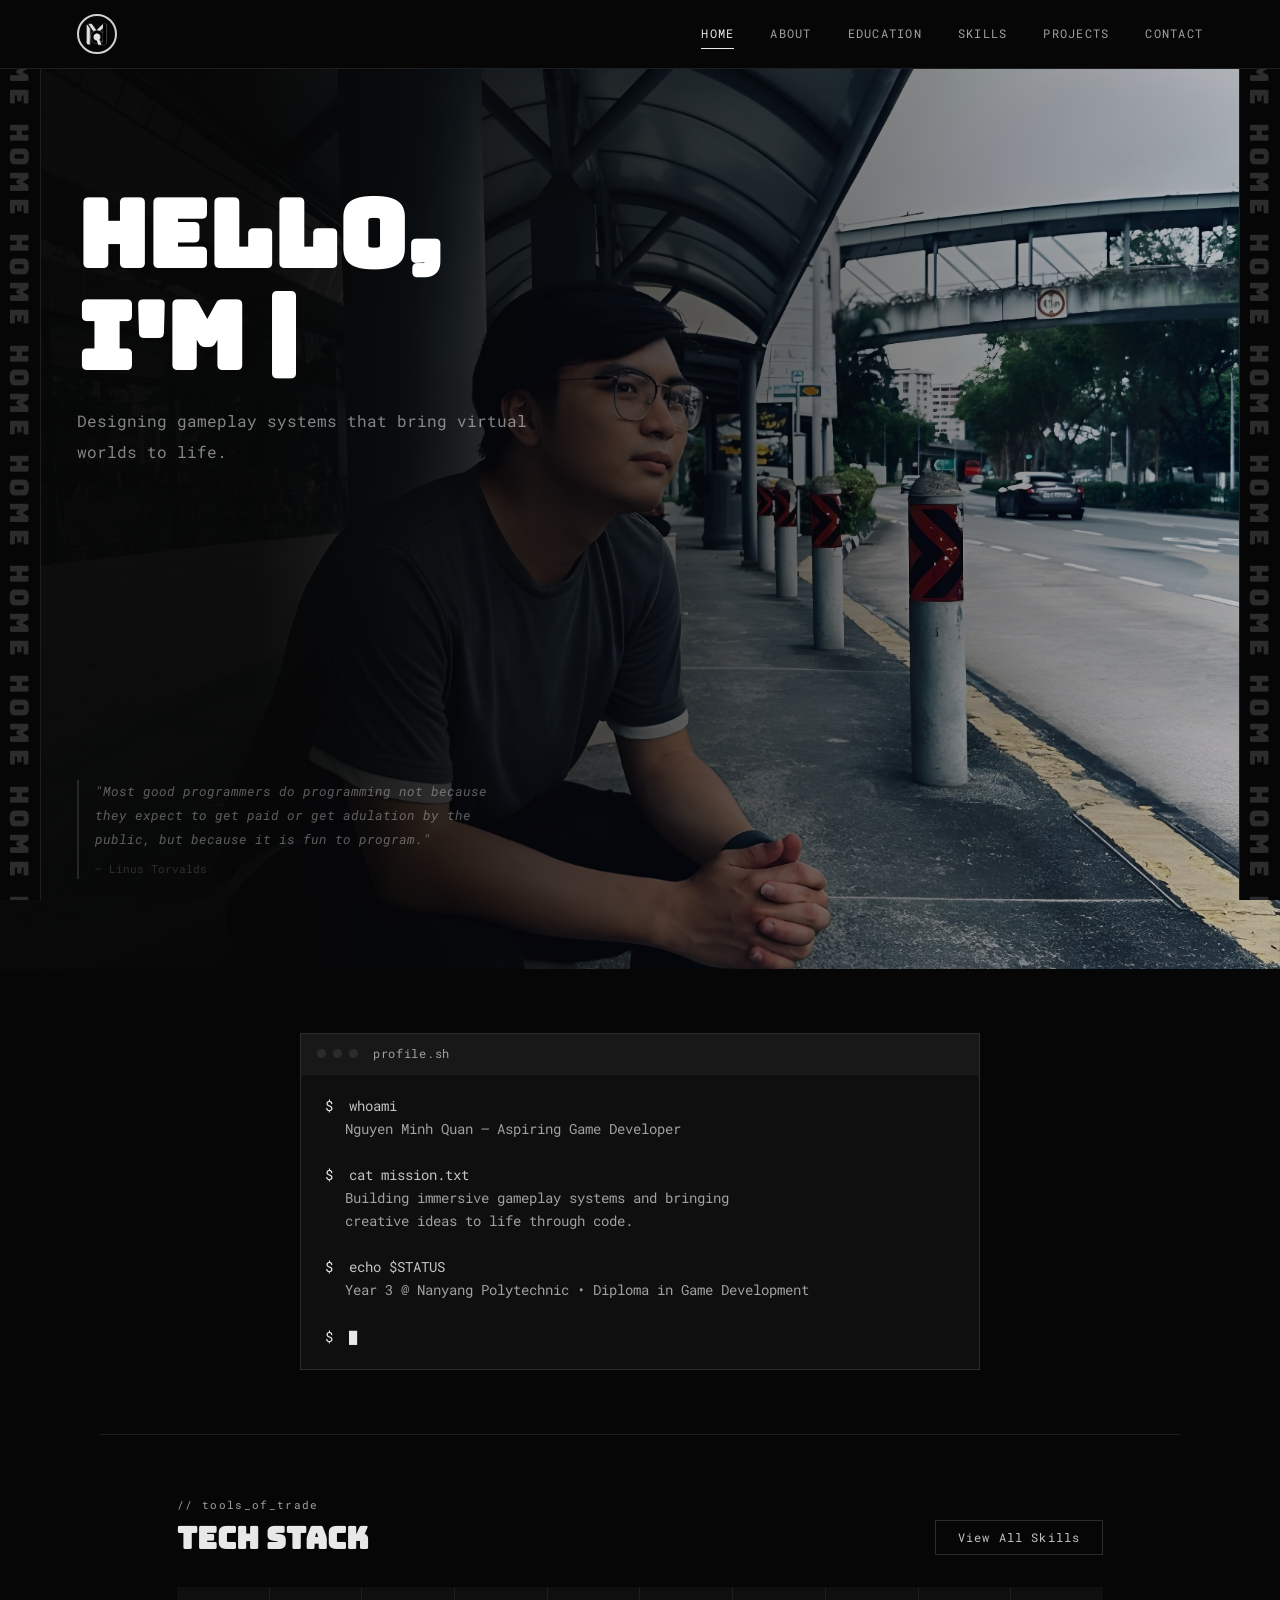
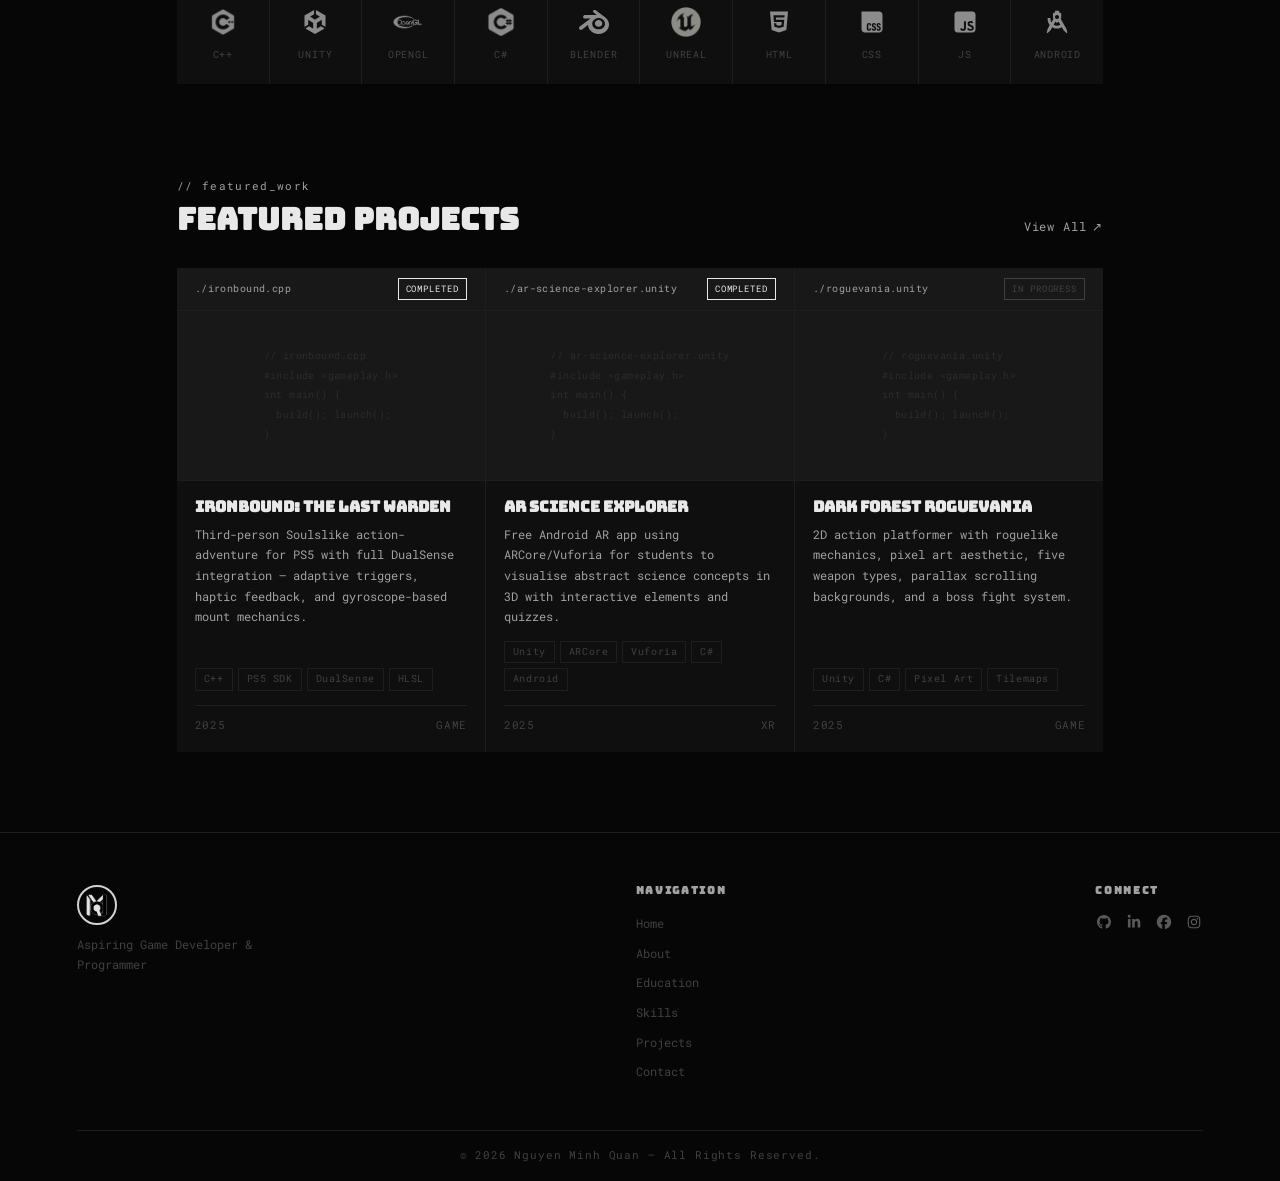
==== commit 423868d4: "a" ====
--- a/Portfolio/index.html
+++ b/Portfolio/index.html
@@ -1,547 +1,406 @@
 <!DOCTYPE html>
 <html lang="en">
-
-    <head>
-        <meta charset="UTF-8">
-        <meta name="viewport" content="width=device-width, initial-scale=1.0">
-
-        <!-- Website Logo -->
-        <link rel="icon" type="image/x-icon" href="./images/MyLogo.png">
-
-        <!-- Title and External Resources -->
-        <title>My Portfolio</title>
-        <link rel="stylesheet" href="style.css">
-        <script src="main.js" defer></script>
-    </head>
-
-    <body>
-
-        <nav class="navbar">
-
-            <a onclick="showSection('home'); updateActiveNavItem('home')" class="logo-link">
-                <img src="./images/MyLogo.png" class="logo">
-            </a>
-
-            <ul class="nav-links">
+<head>
+    <meta charset="UTF-8">
+    <meta name="viewport" content="width=device-width, initial-scale=1.0">
+    <link rel="icon" type="image/x-icon" href="./images/MyLogo.png">
+    <title>Minh Quan — Game Developer</title>
+    <link rel="stylesheet" href="style.css">
+    <script src="main.js" defer></script>
+</head>
+<body>
+
+    <!-- NAVBAR -->
+    <nav class="navbar">
+        <a class="logo-link" onclick="showSection('home'); updateActiveNav('home')">
+            <img src="./images/MyLogo.png" class="logo" alt="Logo">
+        </a>
+        <ul class="nav-links">
             <li class="nav-item active" data-section="home">Home</li>
             <li class="nav-item" data-section="about">About</li>
+            <li class="nav-item" data-section="education">Education</li>
             <li class="nav-item" data-section="skills">Skills</li>
             <li class="nav-item" data-section="projects">Projects</li>
             <li class="nav-item" data-section="contact">Contact</li>
         </ul>
-
-        </nav>
-
-
-        <!-- HOME -->
-
-        <section id="home" class="section active">
-        <div class="home-intro">
-            <h1 id="typewriter"></h1>
-            <p class="tagline">
-                Designing gameplay systems that bring virtual worlds to life.
-            </p>
-            <div class="home-intro-content">
-                <blockquote class="quote">
-                "Most good programmers do programming not because they expect 
-                to get paid or get adulation by the public, 
-                but because it is fun to program."
-                <span class="quote-author">- Linus Torvalds</span>
+    </nav>
+
+
+    <!-- ════════════════════ HOME ════════════════════ -->
+    <section id="home" class="section active">
+
+        <!-- Hero -->
+        <div class="home-hero">
+            <h1 id="typewriter" class="hero-title"></h1>
+            <p class="hero-tagline">Designing gameplay systems that bring virtual worlds to life.</p>
+            <div class="hero-footer">
+                <blockquote class="hero-quote">
+                    "Most good programmers do programming not because they expect to get paid
+                    or get adulation by the public, but because it is fun to program."
+                    <span class="hero-quote-author">— Linus Torvalds</span>
                 </blockquote>
             </div>
         </div>
-        <div class="home-background-roller left">
-            <div class="scroll-track">
-                <div class="scroll-text"></div>
-                <div class="scroll-text"></div>
-            </div>
-            <div aria-hidden="true" class="scroll-track">
-                <div class="scroll-text"></div>
-                <div class="scroll-text"></div>
-            </div>
-        </div>
-        <div class="home-background-roller right">
-            <div class="scroll-track">
-                <div class="scroll-text"></div>
-                <div class="scroll-text"></div>
-            </div>
-            <div class="scroll-track">
-                <div class="scroll-text"></div>
-                <div class="scroll-text"></div>
-            </div>
-        </div>
-        <div class="intro-container">
-            <div>
-                <p>SAME PASSION.</p>
-                <p>NEW MISSION.</p>
-            </div>
-            <h4 class="reveal">
-            As an aspiring game developer, I am dedicated to creating immersive and engaging gaming experiences.
-             With a strong foundation in programming and a passion for game design, 
-             I am eager to contribute my skills to the gaming industry and bring innovative ideas to life...
-            </h4>
-            <button class="reveal" onclick="showSection('about'); updateActiveNavItem('about')">
-            Read More
+
+        <!-- Side Rollers -->
+        <div class="roller roller-left" aria-hidden="true">
+            <div class="roller-track"><div class="roller-text"></div><div class="roller-text"></div></div>
+            <div class="roller-track"><div class="roller-text"></div><div class="roller-text"></div></div>
+            <div class="roller-track"><div class="roller-text"></div><div class="roller-text"></div></div>
+            <div class="roller-track"><div class="roller-text"></div><div class="roller-text"></div></div>
+            <div class="roller-track"><div class="roller-text"></div><div class="roller-text"></div></div>
+            <div class="roller-track"><div class="roller-text"></div><div class="roller-text"></div></div>
+        </div>
+        <div class="roller roller-right" aria-hidden="true">
+            <div class="roller-track"><div class="roller-text"></div><div class="roller-text"></div></div>
+            <div class="roller-track"><div class="roller-text"></div><div class="roller-text"></div></div>
+            <div class="roller-track"><div class="roller-text"></div><div class="roller-text"></div></div>
+            <div class="roller-track"><div class="roller-text"></div><div class="roller-text"></div></div>
+            <div class="roller-track"><div class="roller-text"></div><div class="roller-text"></div></div>
+            <div class="roller-track"><div class="roller-text"></div><div class="roller-text"></div></div>
+        </div>
+
+        <!-- Terminal Intro -->
+        <div class="intro-terminal reveal">
+            <div class="term-bar">
+                <span class="term-dot"></span>
+                <span class="term-dot"></span>
+                <span class="term-dot"></span>
+                <span class="term-filename">profile.sh</span>
+            </div>
+            <div class="term-body">
+                <p class="term-line"><span class="term-prompt">$</span> <span class="term-cmd">whoami</span></p>
+                <p class="term-line term-out">Nguyen Minh Quan &mdash; Aspiring Game Developer</p>
+                <br>
+                <p class="term-line"><span class="term-prompt">$</span> <span class="term-cmd">cat mission.txt</span></p>
+                <p class="term-line term-out">Building immersive gameplay systems and bringing</p>
+                <p class="term-line term-out">creative ideas to life through code.</p>
+                <br>
+                <p class="term-line"><span class="term-prompt">$</span> <span class="term-cmd">echo $STATUS</span></p>
+                <p class="term-line term-out">Year 3 @ Nanyang Polytechnic &bull; Diploma in Game Development</p>
+                <br>
+                <p class="term-line"><span class="term-prompt">$</span> <span class="term-cursor">&#9608;</span></p>
+            </div>
+        </div>
+
+        <!-- Skills Preview -->
+        <section class="home-skills reveal">
+            <div class="home-block-header">
+                <div>
+                    <span class="section-tag">// tools_of_trade</span>
+                    <h2>Tech Stack</h2>
+                </div>
+                <button onclick="showSection('skills'); updateActiveNav('skills')">View All Skills</button>
+            </div>
+            <div class="skills-icon-grid">
+                <div class="skill-icon-card"><img src="./images/icons/c++_logo.webp" alt="C++"><span>C++</span></div>
+                <div class="skill-icon-card"><img src="./images/icons/unity-brands-solid-full.svg" alt="Unity"><span>Unity</span></div>
+                <div class="skill-icon-card"><img src="./images/icons/opengl-logo-png-transparent.png" alt="OpenGL"><span>OpenGL</span></div>
+                <div class="skill-icon-card"><img src="./images/icons/c-sharp-logo.png" alt="C#"><span>C#</span></div>
+                <div class="skill-icon-card"><img src="./images/icons/blender-1-logo-svg-vector.svg" alt="Blender"><span>Blender</span></div>
+                <div class="skill-icon-card"><img src="./images/icons/unreal-engine-icon.webp" alt="Unreal Engine"><span>Unreal</span></div>
+                <div class="skill-icon-card"><img src="./images/icons/html5-brands-solid-full.svg" alt="HTML"><span>HTML</span></div>
+                <div class="skill-icon-card"><img src="./images/icons/css-brands-solid-full.svg" alt="CSS"><span>CSS</span></div>
+                <div class="skill-icon-card"><img src="./images/icons/square-js-brands-solid-full.svg" alt="JavaScript"><span>JS</span></div>
+                <div class="skill-icon-card"><img src="./images/icons/logo-google-android-studio.svg" alt="Android Studio"><span>Android</span></div>
+            </div>
+        </section>
+
+        <!-- Featured Projects -->
+        <section class="home-projects">
+            <div class="home-block-header">
+                <div>
+                    <span class="section-tag">// featured_work</span>
+                    <h2>Featured Projects</h2>
+                </div>
+                <a class="link-arrow" onclick="showSection('projects'); updateActiveNav('projects')">
+                    View All <span class="arrow-icon">&#8599;</span>
+                </a>
+            </div>
+            <div class="featured-grid" id="featuredGrid">
+                <!-- Rendered by JS -->
+            </div>
+        </section>
+
+    </section>
+
+
+    <!-- ════════════════════ ABOUT ════════════════════ -->
+    <section id="about" class="section">
+
+        <div id="aboutMenu" class="screen menu-screen">
+            <button class="fs-btn" id="fsBtn" onclick="toggleFullscreen()" title="Toggle fullscreen">&#9974;</button>
+            <span class="menu-tag">// system_terminal</span>
+            <h1 class="menu-title">PLAYER SELECT</h1>
+            <p class="menu-subtitle">Choose a mode to proceed.</p>
+            <button id="viewProfileBtn" class="menu-btn">
+                <span class="btn-text">&#9654; View Profile</span>
+                <div class="btn-loader"><div class="btn-progress"></div></div>
             </button>
-            <div class="reveal">
-                <p>
-                    What could be my new missions in the gaming industry?
-                </p>
-                <p>
-                    What are the challenges I will face in this new journey? How can I overcome them?
-                </p>
-                <p>
-                    What inspiring me to pursue a career in game development?
-                </p>
-            </div>
-        </div>
-        <section class="skills-preview reveal">
-
-        <h2>Skills</h2>
-        <p class="skills-subtitle">
-        Technologies and tools I have experienced with.
-        </p>
-
-        <div class="skills-grid">
-
-            <div class="skill-card">
-            <img src="./images/icons/c++_logo.webp" alt="C++">
-            <p>C++</p>
-            </div>
-
-            <div class="skill-card">
-            <img src="./images/icons/unity-brands-solid-full.svg" alt="Unity">
-            <p>Unity</p>
-            </div>
-
-            <div class="skill-card">
-            <img src="./images/icons/opengl-logo-png-transparent.png" alt="OpenGL">
-            <p>OpenGL</p>
-            </div>
-
-            <div class="skill-card">
-            <img src="./images/icons/c-sharp-logo.png" alt="C#">
-            <p>C#</p>
-            </div>
-
-            <div class="skill-card">
-            <img src="./images/icons/blender-1-logo-svg-vector.svg" alt="Blender">
-            <p>Blender</p>
-            </div>
-
-            <div class="skill-card">
-            <img src="./images/icons/unreal-engine-icon.webp" alt="Unreal Engine">
-            <p>Unreal Engine</p>
-            </div>
-
-            <div class="skill-card">
-            <img src="./images/icons/html5-brands-solid-full.svg" alt="HTML">
-            <p>HTML</p>
-            </div>
-
-            <div class="skill-card">
-            <img src="./images/icons/css-brands-solid-full.svg" alt="CSS">
-            <p>CSS</p>
-            </div>
-
-            <div class="skill-card">
-            <img src="./images/icons/square-js-brands-solid-full.svg" alt="JavaScript">
-            <p>JavaScript</p>
-            </div>
-
-            <div class="skill-card">
-            <img src="./images/icons/logo-google-android-studio.svg" alt="Android Studio">
-            <p>Android Studio</p>
-            </div>
-
-        </div>
-        
-        <p>
-            How did I acquire these skills? What skills do I want to learn next? How can I apply these skills to create amazing games?
-        </p>
-        <button onclick="showSection('skills'); updateActiveNavItem('skills')">
-            Check Out My Skills
-        </button>
-
-        </section>
-        <section class="featured-projects">
-
-        <div class="section-header">
-            <h1>Featured Projects</h1>
-            <a onclick="showSection('projects'); updateActiveNavItem('projects')" class="view-all">
-                <span>View All</span>
-                <span class="arrow">→</span>
-            </a>
-        </div>
-
-        <div class="projects-grid reveal">
-
-            <div class="project-card">
-            <img src="./images/simworld-2026-logo-on-bg.jpg" alt="Project 1">
-            <div class="project-info">
-                <h3>Physics Sandbox</h3>
-                <p>Interactive particle simulation exploring forces and physics systems.</p>
-            </div>
-            </div>
-
-            <div class="project-card">
-            <img src="./images/88cd60e7b12bb8f958b0758cfdcae65751392c1e.jpeg" alt="Project 2">
-            <div class="project-info">
-                <h3>Enemy AI System</h3>
-                <p>Behavior-based AI system featuring state machines and dynamic combat.</p>
-            </div>
-            </div>
-
-            <div class="project-card">
-            <img src="./images/hq720.jpg" alt="Project 3">
-            <div class="project-info">
-                <h3>OpenGL Renderer</h3>
-                <p>Custom rendering pipeline with lighting and shader effects.</p>
-            </div>
-            </div>
-
-        </div>
-
-        </section>
-        </section>
-
-
-        <!-- ABOUT -->
-
-        <section id="about" class="section about">
-            <!-- MAIN MENU -->
-            <div id="main-menu" class=" screen menu-screen">
-                <h1 class="menu-title">SYSTEM TERMINAL</h1>
-                <button id="viewProfileBtn" class="menu-btn">
-                    <span class="btn-text">▶ View My Profile</span>
-                    <div class="btn-loader">
-                        <div class="btn-progress"></div>
-                    </div>
-                </button>
-                <button id="timelineGameBtn" class="menu-btn">
-                    <span class="btn-text">▶ View My Educational Journey</span>
-                    <div class="btn-loader">
-                        <div class="btn-progress"></div>
-                    </div>
-                </button>
-                <div class="scanlines"></div>
-            </div>
-
-            <!-- PROFILE UI -->
-            <div id="profile-ui" class="screen profile-ui hidden">
-                <button class="back-btn">← Back to Menu</button>
-                <h2>PLAYER PROFILE</h2>
-
-                <div class="profile-grid">
-
-                <!-- BASIC -->
-                <div class="panel profile">
-
-                <h3>BASIC</h3>
-                <div>
-                    <div class="avatar">
-                        <img src="./images/IMG_4139_400px X514px.jpg" alt="Profile Picture">
-                    </div>
-                    <div class="infos">
-                        <div class="info">
-                            <span>Name:</span>
-                            <span>Nguyen Minh Quan</span>
+            <button id="viewInfoBGBtn" class="menu-btn">
+                <span class="btn-text">&#9654; Find Background Info</span>
+                <div class="btn-loader"><div class="btn-progress"></div></div>
+            </button>
+            <div class="scanlines"></div>
+        </div>
+
+        <div id="profileUI" class="screen profile-screen hidden">
+            <button class="fs-btn" id="fsBtn" onclick="toggleFullscreen()" title="Toggle fullscreen">&#9974;</button>
+            <button class="back-btn">&#8592; Back</button>
+            <h2 class="screen-title">PLAYER PROFILE</h2>
+
+            <div class="profile-grid">
+
+                <!-- Basic Info -->
+                <div class="panel panel-basic">
+                    <h3>BASIC</h3>
+                    <div class="panel-basic-inner">
+                        <div class="avatar">
+                            <img src="./images/IMG_4139_400px X514px.jpg" alt="Minh Quan">
                         </div>
-                        <div class="info">
-                            <span>
-                                Gender:
-                            </span>
-                            <span>
-                                Male
-                            </span>
-                        </div>
-                        <div class="info">
-                            <span>Class:</span>
-                            <span>Game Developer</span>
-                        </div>
-                        <div class="info">
-                            <span>Guild:</span>
-                            <span>Nanyang Polytechnic</span>
-                        </div>
-                        <div class="info">
-                            <span>Level:</span>
-                            <span>Year 3</span>
-                        </div>
-                        <div class="info">
-                            <span>Specialization:</span>
-                            <span>Gameplay Programming</span>
+                        <div class="info-list">
+                            <div class="info-row"><span class="info-label">Name</span><span class="info-value">Nguyen Minh Quan</span></div>
+                            <div class="info-row"><span class="info-label">Gender</span><span class="info-value">Male</span></div>
+                            <div class="info-row"><span class="info-label">Class</span><span class="info-value">Game Developer</span></div>
+                            <div class="info-row"><span class="info-label">Guild</span><span class="info-value">Nanyang Polytechnic</span></div>
+                            <div class="info-row"><span class="info-label">Level</span><span class="info-value">Year 3</span></div>
+                            <div class="info-row"><span class="info-label">Spec</span><span class="info-value">Gameplay Programming</span></div>
                         </div>
                     </div>
                 </div>
-                
-                </div>
-
-
-                <!-- STATS -->
-                <div class="panel stats">
-
-                <h3>CORE STATS</h3>
-
-                <div class="stat">
-                <span>Logic</span>
-                <div class="progress-bar">
-                <div class="progress-fill" data-width="90%"></div>
-                </div>
-                </div>
-
-                <div class="stat">
-                <span>Creativity</span>
-                <div class="progress-bar">
-                <div class="progress-fill" data-width="85%"></div>
-                </div>
-                </div>
-
-                <div class="stat">
-                <span>Unity</span>
-                <div class="progress-bar">
-                <div class="progress-fill" data-width="88%"></div>
-                </div>
-                </div>
-
-                <div class="stat">
-                <span>Problem Solv</span>
-                <div class="progress-bar">
-                <div class="progress-fill" data-width="80%"></div>
-                </div>
-                </div>
-
-                <div class="stat">
-                <span>Debugging</span>
-                <div class="progress-bar">
-                <div class="progress-fill" data-width="75%"></div>
-                </div>
-                </div>
-
-                <div class="stat">
-                <span>Optimisation</span>
-                <div class="progress-bar">
-                <div class="progress-fill" data-width="85%"></div>
-                </div>
-                </div>
-
-                </div>
-
-                <!-- SKILLS -->
-                <div class="panel skills">
-
-                <h3>ABILITIES</h3>
-
-                <div class="skill">Gameplay Programming</div>
-                <div class="skill">Engine Programming</div>
-                <div class="skill">Rendering Systems</div>
-                <div class="skill">AI Behaviour Systems</div>
-                <div class="skill">Tool Development</div>
-
-                </div>
-
-                <div class="panel hobbies">
-                <h3>SIDE QUESTS</h3>
-
-                <div class="hobby">Game Development</div>
-                <div class="hobby">Listening to Game OST</div>
-                <div class="hobby">Learning Graphics Programming</div>
-                <div class="hobby">Game UI Design</div>
-                </div>
-
-                </div>
-                <div class="scanlines"></div>
-            </div>
-
-            <!-- TIMELINE GAME -->
-            <div id="timeline-game" class="screen timeline-game hidden">
-                <button class="back-btn">← Back to Menu</button>
-                <h2>EDUCATION ADVENTURE</h2>
-
-                <div class="game-world">
-
-                <div id="player"></div>
-                </div>
-
-                <div id="storyBox" class="story-box">
-                    <p>Please use the arrow keys (← →) to navigate through the timeline.</p>
-                </div>
-                <div class="scanlines"></div>
-            </div>
-        </section>
-
-
-        <!-- SKILLS -->
-
-        <section id="skills" class="section">
-
-        <h1>Skills</h1>
-
-        <div class="skill">
-        <p>C++</p>
-        <div class="bar"><div class="progress cpp"></div></div>
-        </div>
-
-        <div class="skill">
-        <p>Unity</p>
-        <div class="bar"><div class="progress unity"></div></div>
-        </div>
-
-        <div class="skill">
-        <p>OpenGL</p>
-        <div class="bar"><div class="progress opengl"></div></div>
-        </div>
-
-        <div class="skill">
-        <p>JavaScript</p>
-        <div class="bar"><div class="progress js"></div></div>
-        </div>
-
-        </section>
-
-
-        <!-- PROJECTS -->
-
-        <section id="projects" class="section">
-
-        <h1>Projects</h1>
-
-        <div class="project-grid">
-
-        <div class="project-card">
-        <h3>Physics Simulation Game</h3>
-        <p>Game that teaches OOP using particle physics.</p>
-        </div>
-
-        <div class="project-card">
-        <h3>Custom Game Engine</h3>
-        <p>Built using C++ and OpenGL.</p>
-        </div>
-
-        <div class="project-card">
-        <h3>Enemy AI FSM</h3>
-        <p>Stack based finite state machine system.</p>
-        </div>
-
-        </div>
-
-        </section>
-
-
-        <!-- CONTACT -->
-
-        <section id="contact" class="section contact-section">
-            <h1 class="contact-title">
-                <span class="float-left">LET'S</span>
-                <span class="float-right">CONNECT</span>
-            </h1>
-
-            <p class="contact-subtitle">
-                If you made it this far, we should talk.
-            </p>
-            <div class="contact-container">
-                <div class="contact-form terminal">
-                    <div class="terminal-header">
-                        COMM TERMINAL
+
+                <!-- Core Stats -->
+                <div class="panel panel-stats">
+                    <h3>CORE STATS</h3>
+                    <div class="stat-row"><span>Logic</span><div class="progress-bar"><div class="progress-fill" data-width="90%"></div></div><span class="stat-val">85</span></div>
+                    <div class="stat-row"><span>Creativity</span><div class="progress-bar"><div class="progress-fill" data-width="85%"></div></div><span class="stat-val">88</span></div>
+                    <div class="stat-row"><span>Unity</span><div class="progress-bar"><div class="progress-fill" data-width="88%"></div></div><span class="stat-val">77</span></div>
+                    <div class="stat-row"><span>Problem-Solv</span><div class="progress-bar"><div class="progress-fill" data-width="80%"></div></div><span class="stat-val">82</span></div>
+                    <div class="stat-row"><span>Debugging</span><div class="progress-bar"><div class="progress-fill" data-width="75%"></div></div><span class="stat-val">75</span></div>
+                    <div class="stat-row"><span>Optimisation</span><div class="progress-bar"><div class="progress-fill" data-width="85%"></div></div><span class="stat-val">70</span></div>
+                </div>
+
+                <!-- Abilities -->
+                <div class="panel panel-abilities">
+                    <h3>ABILITIES</h3>
+                    <span class="ability-tag">Gameplay Programming</span>
+                    <span class="ability-tag">AI Behaviour Systems</span>
+                    <span class="ability-tag">Web Programming</span>
+                    <span class="ability-tag">XR Development</span>
+                    <span class="ability-tag">Shader Programming</span>
+                    <span class="ability-tag">Play musical instruments (Flute)</span>
+                    <span class="ability-tag">Cooking</span>
+                    <span class="ability-tag">Singing</span>
+                </div>
+
+                <!-- Side Quests -->
+                <div class="panel panel-hobbies">
+                    <h3>SIDE QUESTS</h3>
+                    <span class="hobby-tag">Game Development</span>
+                    <span class="hobby-tag">Listening to music</span>
+                    <span class="hobby-tag">Game Design</span>
+                    <span class="hobby-tag">Playing Video Games</span>
+                    <span class="hobby-tag">Cooking</span>
+                    <span class="hobby-tag">Singing</span>
+                    <span class="hobby-tag">Watching Movies</span>
+                </div>
+
+            </div>
+            <div class="scanlines"></div>
+        </div>
+
+        <div id="interactiveTerminal" class="screen iterm-screen hidden">
+            <button class="back-btn">&#8592; Back</button>
+            <button class="fs-btn" onclick="toggleFullscreen()" title="Toggle fullscreen">&#9974;</button>
+ 
+            <div class="iterm-header">
+                <span class="iterm-tag">// interactive_terminal &mdash; v1.0.0</span>
+                <span class="iterm-hint">type <em>help</em> to see available commands</span>
+            </div>
+ 
+            <div class="iterm-output" id="itermOutput"></div>
+ 
+            <div class="iterm-input-row">
+                <ul id="itermSuggestions" class="iterm-suggestions"></ul>
+                <span class="term-prompt">$</span>
+                <input
+                    type="text"
+                    id="itermInput"
+                    class="iterm-input"
+                    autocomplete="off"
+                    spellcheck="false"
+                    placeholder="type a command and press Enter..."
+                >
+            </div>
+            <div class="scanlines"></div>
+        </div>
+    </section>
+
+
+    <!-- ════════════════════ EDUCATION ════════════════════ -->
+    <section id="education" class="section">
+        <div class="page-container">
+            <div class="section-header-block">
+                <span class="section-tag">// education.log</span>
+                <h1 class="section-title">LEARNING PATH</h1>
+                <p class="section-desc">A chronological commit history of academic milestones and technical growth. Click any entry to expand.</p>
+            </div>
+            <div class="edu-timeline" id="eduTimeline">
+                <!-- Rendered by JS -->
+            </div>
+        </div>
+    </section>
+
+
+    <!-- ════════════════════ SKILLS ════════════════════ -->
+    <section id="skills" class="section">
+        <div class="page-container">
+            <div class="section-header-block">
+                <span class="section-tag">// skills.config</span>
+                <h1 class="section-title">SKILLS</h1>
+                <p class="section-desc">Technical proficiencies across languages, engines, and tools.</p>
+            </div>
+            <div class="skills-categories" id="skillsContainer">
+                <!-- Rendered by JS -->
+            </div>
+            <div class="skills-icon-section">
+                <h3 class="skills-icon-label">// tech_stack</h3>
+                <div class="skills-icon-grid">
+                    <div class="skill-icon-card"><img src="./images/icons/c++_logo.webp" alt="C++"><span>C++</span></div>
+                    <div class="skill-icon-card"><img src="./images/icons/unity-brands-solid-full.svg" alt="Unity"><span>Unity</span></div>
+                    <div class="skill-icon-card"><img src="./images/icons/opengl-logo-png-transparent.png" alt="OpenGL"><span>OpenGL</span></div>
+                    <div class="skill-icon-card"><img src="./images/icons/c-sharp-logo.png" alt="C#"><span>C#</span></div>
+                    <div class="skill-icon-card"><img src="./images/icons/blender-1-logo-svg-vector.svg" alt="Blender"><span>Blender</span></div>
+                    <div class="skill-icon-card"><img src="./images/icons/unreal-engine-icon.webp" alt="Unreal Engine"><span>Unreal</span></div>
+                    <div class="skill-icon-card"><img src="./images/icons/html5-brands-solid-full.svg" alt="HTML"><span>HTML</span></div>
+                    <div class="skill-icon-card"><img src="./images/icons/css-brands-solid-full.svg" alt="CSS"><span>CSS</span></div>
+                    <div class="skill-icon-card"><img src="./images/icons/square-js-brands-solid-full.svg" alt="JavaScript"><span>JS</span></div>
+                    <div class="skill-icon-card"><img src="./images/icons/logo-google-android-studio.svg" alt="Android Studio"><span>Android</span></div>
+                </div>
+            </div>
+        </div>
+    </section>
+
+
+    <!-- ════════════════════ PROJECTS ════════════════════ -->
+    <section id="projects" class="section">
+        <div class="page-container">
+            <div class="section-header-block">
+                <span class="section-tag">// projects.json</span>
+                <h1 class="section-title">PROJECTS</h1>
+                <p class="section-desc">A selection of builds, systems, and experiments.</p>
+            </div>
+            <div class="proj-filters" id="projectFilters">
+                <button class="filter-btn active" data-filter="all">ALL</button>
+                <button class="filter-btn" data-filter="game">GAME DEV</button>
+                <button class="filter-btn" data-filter="engine">ENGINE</button>
+                <button class="filter-btn" data-filter="xr">AR / XR</button>
+                <button class="filter-btn" data-filter="web">WEB</button>
+            </div>
+            <div class="proj-grid" id="projectGrid">
+                <!-- Rendered by JS -->
+            </div>
+        </div>
+    </section>
+
+
+    <!-- ════════════════════ CONTACT ════════════════════ -->
+    <section id="contact" class="section">
+        <div class="page-container contact-layout">
+
+            <div class="contact-left">
+                <span class="section-tag">// contact.sh</span>
+                <h1 class="contact-heading">
+                    <span>LET'S</span>
+                    <span>CONNECT</span>
+                </h1>
+                <p class="contact-sub">If you made it this far, we should talk.</p>
+                <div class="contact-links">
+                    <a href="mailto:ngminhquan.2004@gmail.com" class="contact-link">
+                        <span>&#9993; Email</span><span class="c-arrow">&#8599;</span>
+                    </a>
+                    <a href="https://www.linkedin.com/in/nguyen-quan-8a31b217a/" target="_blank" class="contact-link">
+                        <span>&#128279; LinkedIn</span><span class="c-arrow">&#8599;</span>
+                    </a>
+                    <a href="https://github.com/MinhQuan0402" target="_blank" class="contact-link">
+                        <span>&#128062; GitHub</span><span class="c-arrow">&#8599;</span>
+                    </a>
+                    <a href="https://www.instagram.com/ng._mq?igsh=dnBlejA4dTNvc3Aw&utm_source=qr" target="_blank" class="contact-link">
+                        <span>&#128247; Instagram</span><span class="c-arrow">&#8599;</span>
+                    </a>
+                </div>
+            </div>
+
+            <div class="contact-form-panel terminal">
+                <div class="terminal-header">COMM TERMINAL</div>
+                <form action="https://formspree.io/f/mlgpbjja" method="POST">
+                    <label>Pilot Name</label>
+                    <input type="text" name="name" placeholder="Enter your name" required>
+                    <input type="hidden" name="_subject" value="Portfolio Contact Message">
+                    <label>Transmission ID</label>
+                    <input type="email" name="email" placeholder="Enter your email" required>
+                    <label>Message Payload</label>
+                    <div class="textarea-wrapper">
+                        <textarea name="message" id="message" placeholder="Enter your message" rows="5" required></textarea>
+                        <div class="word-counter">
+                            <span id="wordCount">0</span> TOKENS &nbsp;|&nbsp; <span id="charCount">0</span> BYTES
+                        </div>
                     </div>
-
-                    <form action="https://formspree.io/f/mlgpbjja" method="POST">
-
-                        <label>Pilot Name</label>
-                        <input type="text" name="name" placeholder="Enter your name" required>
-                        
-                        <input type="hidden" name="_subject" value="Portfolio Contact Message">
-
-                        <label>Transmission ID</label>
-                        <input type="email" name="email" placeholder="Enter your email" required>
-
-                        <label>Message Payload</label>
-                        <div class="textarea-wrapper">
-                            <textarea name="message" id="message" placeholder="Enter your message" rows="5" required></textarea>
-
-                            <div class="word-counter">
-                            PAYLOAD SIZE: 
-                            <span id="wordCount">0</span> TOKENS | 
-                            <span id="charCount">0</span> BYTES
-                            </div>
-                        </div>
-                        
-                        <input type="text" name="_gotcha" style="display:none">
-                        
-                        <div data-formspree-captcha></div>
-                            
-                        <button type="submit">
-                            SEND TRANSMISSION
-                        </button>
-
-                    </form>
-
-                    <div class="terminal-status" id="status">
-                        STATUS: Awaiting input...
-                    </div>
-                </div>
-                <div class="contact-info">
-                    <a href="mailto:ngminhquan.2004@gmail.com">✉ Write me</a>
-                    <a href="https://www.linkedin.com/in/nguyen-quan-8a31b217a/" target="_blank">🔗 Connect</a>
-                    <a href="https://www.instagram.com/ng._mq?igsh=dnBlejA4dTNvc3Aw&utm_source=qr" target="_blank">📷 Follow me</a>
-                </div>
-            </div>
-
-        </section>
-
-        <!-- FOOTER -->
-        <footer class="footer">
-
-            <div class="footer-container">
-
-            <div class="footer-left">
-            <a onclick="showSection('home'); updateActiveNavItem('home')" class="logo-link">
-                <img src="./images/MyLogo.png" class="logo">
-            </a>
-            <p>Aspiring Game Developer & Programmer</p>
-            </div>
-
-            <div class="footer-middle">
-            <h4>Navigation</h4>
-            <ul class="footer-nav">
-            <li class="footer-nav-item" data-section="home">Home</li>
-            <li class="footer-nav-item" data-section="about">About</li>
-            <li class="footer-nav-item" data-section="skills">Skills</li>
-            <li class="footer-nav-item" data-section="projects">Projects</li>
-            <li class="footer-nav-item" data-section="contact">Contact</li>
-            </ul>
-            </div>
-
-            <div class="footer-right">
-            <h4>Connect</h4>
-            <div class="social-icons">
-
-            <a href="https://github.com/MinhQuan0402" target="_blank" class="social-icon">
-                <img src="images/icons/github-brands-solid-full.svg" alt="GitHub">
-            </a>
-
-            <a href="https://www.linkedin.com/in/nguyen-quan-8a31b217a/" target="_blank" class="social-icon">
-                <img src="images/icons/linkedin-in-brands-solid-full.svg" alt="LinkedIn">
-            </a>
-
-            <a href="https://www.facebook.com/share/17N4FXkfNk/?mibextid=wwXIfr" target="_blank" class="social-icon">
-                <img src="images/icons/facebook-brands-solid-full.svg" alt="Facebook">
-            </a>
-
-            <a href="https://www.instagram.com/ng._mq?igsh=dnBlejA4dTNvc3Aw&utm_source=qr" target="_blank" class="social-icon">
-                <img src="images/icons/instagram-brands-solid-full.svg" alt="Instagram">
-            </a>
-
-            </div>
-            </div>
-
-            </div>
-
-            <div class="footer-bottom">
-            <p>© 2026 Quan Portfolio. All Rights Reserved.</p>
-            </div>
-
-        </footer>
-        <button id="backToTop">↑</button>
-        <script src="https://formspree.io/js/formbutton-v1.min.js"></script>
-    </body>
-</html>+                    <input type="text" name="_gotcha" style="display:none">
+                    <div data-formspree-captcha></div>
+                    <button type="submit">SEND TRANSMISSION</button>
+                </form>
+                <div class="terminal-status" id="status">STATUS: Awaiting input...</div>
+            </div>
+
+        </div>
+    </section>
+
+
+    <!-- ════════════════════ FOOTER ════════════════════ -->
+    <footer class="footer">
+        <div class="footer-container">
+            <div class="footer-brand">
+                <a class="logo-link" onclick="showSection('home'); updateActiveNav('home')">
+                    <img src="./images/MyLogo.png" class="logo" alt="Logo">
+                </a>
+                <p>Aspiring Game Developer &amp; Programmer</p>
+            </div>
+            <div class="footer-col">
+                <h4>Navigation</h4>
+                <ul class="footer-nav">
+                    <li class="footer-nav-item" data-section="home">Home</li>
+                    <li class="footer-nav-item" data-section="about">About</li>
+                    <li class="footer-nav-item" data-section="education">Education</li>
+                    <li class="footer-nav-item" data-section="skills">Skills</li>
+                    <li class="footer-nav-item" data-section="projects">Projects</li>
+                    <li class="footer-nav-item" data-section="contact">Contact</li>
+                </ul>
+            </div>
+            <div class="footer-col">
+                <h4>Connect</h4>
+                <div class="social-icons">
+                    <a href="https://github.com/MinhQuan0402" target="_blank" class="social-icon">
+                        <img src="images/icons/github-brands-solid-full.svg" alt="GitHub">
+                    </a>
+                    <a href="https://www.linkedin.com/in/nguyen-quan-8a31b217a/" target="_blank" class="social-icon">
+                        <img src="images/icons/linkedin-in-brands-solid-full.svg" alt="LinkedIn">
+                    </a>
+                    <a href="https://www.facebook.com/share/17N4FXkfNk/?mibextid=wwXIfr" target="_blank" class="social-icon">
+                        <img src="images/icons/facebook-brands-solid-full.svg" alt="Facebook">
+                    </a>
+                    <a href="https://www.instagram.com/ng._mq?igsh=dnBlejA4dTNvc3Aw&utm_source=qr" target="_blank" class="social-icon">
+                        <img src="images/icons/instagram-brands-solid-full.svg" alt="Instagram">
+                    </a>
+                </div>
+            </div>
+        </div>
+        <div class="footer-bottom">
+            <p>&#169; 2026 Nguyen Minh Quan &mdash; All Rights Reserved.</p>
+        </div>
+    </footer>
+
+    <button id="backToTop" aria-label="Back to top">&#8593;</button>
+    <script src="https://formspree.io/js/formbutton-v1.min.js"></script>
+</body>
+</html>
--- a/Portfolio/style.css
+++ b/Portfolio/style.css
@@ -1,1229 +1,1369 @@
-/* #region FONTS */
+/* ── FONTS ─────────────────────────────────────────────────── */
 @font-face {
     font-family: "Bungee";
     src: url("./fonts/Bungee/Bungee-Regular.ttf") format("truetype");
-    font-weight: normal;
-    font-style: normal;
-}
-
+    font-weight: normal; font-style: normal;
+}
 @font-face {
     font-family: "RobotoMono";
     src: url("./fonts/Roboto_Mono/RobotoMono-VariableFont_wght.ttf") format("truetype");
-    font-weight: 100 700;
-    font-style: normal;
-}
-
+    font-weight: 100 700; font-style: normal;
+}
 @font-face {
     font-family: "RobotoMono";
     src: url("./fonts/Roboto_Mono/RobotoMono-Italic-VariableFont_wght.ttf") format("truetype");
-    font-weight: 100 700;
+    font-weight: 100 700; font-style: italic;
+}
+
+/* ── DESIGN TOKENS ──────────────────────────────────────────── */
+:root {
+    --bg:          #060606;
+    --surface:     #0f0f0f;
+    --surface-2:   #181818;
+    --border:      #1e1e1e;
+    --border-2:    #2c2c2c;
+    --muted:       #404040;
+    --dim:         #a2a1a1;
+    --text:        #c4c4c4;
+    --accent:      #e8e8e8;
+    --white:       #ffffff;
+
+    --font-display: "Bungee", sans-serif;
+    --font-body:    "RobotoMono", monospace;
+
+    --px:  clamp(24px, 6vw, 80px);
+    --py:  clamp(60px, 8vw, 120px);
+    --r:   2px;
+    --transition: 0.22s ease;
+}
+
+/* ── BASE ───────────────────────────────────────────────────── */
+*, *::before, *::after { box-sizing: border-box; margin: 0; padding: 0; }
+
+html { scroll-behavior: smooth; }
+
+body {
+    background: var(--bg);
+    color: var(--text);
+    font-family: var(--font-body);
+    font-size: 14px;
+    line-height: 1.7;
+    overflow-x: hidden;
+}
+
+h1, h2, h3, h4 {
+    font-family: var(--font-display);
+    line-height: 1.1;
+    color: var(--accent);
+}
+
+a { text-decoration: none; cursor: pointer; color: inherit; }
+img { display: block; max-width: 100%; }
+ul { list-style: none; }
+
+/* ── NAVBAR ─────────────────────────────────────────────────── */
+.navbar {
+    position: sticky;
+    top: 0;
+    z-index: 100;
+    display: flex;
+    justify-content: space-between;
+    align-items: center;
+    padding: 14px var(--px);
+    background: var(--bg);
+    border-bottom: 1px solid var(--border);
+}
+
+.logo-link { cursor: pointer; }
+.logo { 
+    padding: 4px;
+    height: 40px; 
+    opacity: 0.9; 
+    transition: opacity var(--transition); 
+    border-radius: 50%; 
+    border: 2px solid var(--accent); 
+}
+.logo:hover { opacity: 0.6; }
+
+.nav-links {
+    display: flex;
+    gap: clamp(14px, 3vw, 36px);
+}
+
+.nav-item {
+    color: var(--dim);
+    font-size: clamp(0.65rem, 1.1vw, 0.78rem);
+    letter-spacing: 0.1em;
+    text-transform: uppercase;
+    cursor: pointer;
+    position: relative;
+    transition: color var(--transition);
+}
+
+.nav-item::after {
+    content: "";
+    position: absolute;
+    left: 0; bottom: -4px;
+    width: 0; height: 1px;
+    background: var(--accent);
+    transition: width 0.3s;
+}
+
+.nav-item:hover        { color: var(--accent); }
+.nav-item:hover::after { width: 100%; }
+.nav-item.active       { color: var(--accent); }
+.nav-item.active::after{ width: 100%; }
+
+/* ── SECTION SHELL ──────────────────────────────────────────── */
+.section { display: none; min-height: 100vh; }
+.section.active { display: block; }
+
+.page-container {
+    max-width: 1200px;
+    margin: 0 auto;
+    padding: var(--py) var(--px);
+}
+
+/* Shared header block */
+.section-tag {
+    display: block;
+    font-size: 0.7rem;
+    color: var(--dim);
+    letter-spacing: 0.12em;
+    margin-bottom: 8px;
+}
+
+.section-header-block { margin-bottom: 64px; }
+
+.section-title {
+    font-size: clamp(2.4rem, 6vw, 4rem);
+    color: var(--accent);
+    margin-bottom: 14px;
+}
+
+.section-desc { color: var(--dim); max-width: 540px; font-size: 0.85rem; }
+
+/* ── SHARED BUTTONS ─────────────────────────────────────────── */
+.btn-ghost {
+    display: inline-block;
+    padding: 9px 22px;
+    background: transparent;
+    color: var(--text);
+    border: 1px solid var(--border-2);
+    font-family: var(--font-body);
+    font-size: 0.72rem;
+    letter-spacing: 0.1em;
+    cursor: pointer;
+    border-radius: var(--r);
+    transition: background var(--transition), color var(--transition), border-color var(--transition);
+}
+.btn-ghost:hover { background: var(--accent); color: var(--bg); border-color: var(--accent); }
+
+.link-arrow {
+    display: inline-flex;
+    align-items: center;
+    gap: 5px;
+    color: var(--dim);
+    font-size: 0.75rem;
+    letter-spacing: 0.08em;
+    transition: color var(--transition);
+    cursor: pointer;
+}
+.link-arrow:hover              { color: var(--accent); }
+.link-arrow .arrow-icon        { transition: transform var(--transition); }
+.link-arrow:hover .arrow-icon  { transform: translate(3px, -3px); }
+
+/* ── REVEAL ANIMATION ───────────────────────────────────────── */
+.reveal {
+    opacity: 0;
+    transform: translateY(28px);
+    transition: opacity 0.7s ease, transform 0.7s ease;
+}
+.reveal.active { opacity: 1; transform: translateY(0); }
+
+/* ════════════════════════════════════════════════════════════
+   HOME
+   ════════════════════════════════════════════════════════════ */
+
+/* Hero */
+.home-hero {
+    position: relative;
+    display: flex;
+    flex-direction: column;
+    padding: 9% var(--px) 7%;
+    min-height: 100vh;
+    background:
+        linear-gradient(to right, rgba(6,6,6,0.97) 20%, rgba(6,6,6,0.6) 60%, rgba(6,6,6,0.2) 100%),
+        url("./images/cover_bg.jpeg") center / cover no-repeat;
+}
+
+.hero-title {
+    font-size: clamp(2.6rem, 9vw, 5.8rem);
+    min-height: 200px;
+    white-space: pre-line;
+    color: var(--white);
+}
+
+.hero-tagline {
+    margin-top: 18px;
+    font-size: clamp(0.8rem, 1.3vw, 1rem);
+    color: rgba(255,255,255,0.5);
+    max-width: 460px;
+    line-height: 1.9;
+}
+
+.hero-footer { margin-top: auto; }
+
+.hero-quote {
     font-style: italic;
-}
-/* #endregion */
-
-:root{
-    --primary-color: #000000;
-    --secondary-color: #ddd;
-    --tertiary-color: #e94b3c;
-    --quatiary-color: #f4dfc4;
-    --header-font: "Bungee", sans-serif;
-    --body-font: "RobotoMono", monospace;
-}
-
-html, body{
-    margin:0;
-    padding:0;
-}
-
-html {
-    width: 100%;
-    scroll-behavior:smooth;
-}
-
-*{
-    box-sizing:border-box;
-    font-family:var(--body-font);
-}
-
-body{
-    position: relative;
-    background: var(--tertiary-color);
-    color: var(--primary-color);
-    z-index: -5;
-}
-
-h1,h2,h3,h4{
-    font-family:var(--header-font);
-}
-
-/* NAVBAR */
-
-.logo-link{
-    text-decoration:none;
-    cursor:pointer;
-}
-
-.logo{
-    height:50px;
-    transition: 0.2s ease;
-}
-
-.logo:hover{
-    transform:scale(1.1);
-}
-
-.navbar{
-    display:flex;
-    justify-content:space-between;
-    align-items:center;
-    padding:20px 10%;
-    background: var(--primary-color);
-}
-
-.nav-links{
-    list-style:none;
-    display:flex;
-    gap:30px;
-    font-size: clamp(0.9rem, 2vw, 1.5rem);
-}
-
-.nav-item{
-    color: var(--secondary-color);
-    text-decoration:none;
-    position:relative;
-
-    cursor:pointer;
-    position:relative;
-}
-
-.nav-item::after{
-    content:"";
-    position:absolute;
-    left:0;
-    bottom:-5px;
-    width:0%;
-    height:2px;
-    background:var(--primary-color);
-    transition:0.3s;
-}
-
-/* hover effect */
-.nav-item:hover::after{
-    width:100%;
-}
-
-/* active tab */
-.nav-item.active::after{
-    content:"";
-    position:absolute;
-    width:0%;
-    height:2px;
-    background: var(--secondary-color);
-    left:0;
-    bottom:-4px;
-    width:100%;
-}
-
-/* underline animation */
-
-.nav-item::after{
-    content:"";
-    position:absolute;
-    width:0%;
-    height:2px;
-    background: var(--secondary-color);
-    left:0;
-    bottom:-4px;
-    transition:0.3s;
-}
-
-.nav-item:hover::after{
-    width:100%;
-}
-
-
-/* SECTIONS */
-
-.section{
-    display:none;
-    text-align:center;
-    min-height: 50vh;
-}
-
-.section.active{
-    display:block;
-}
-
-/* HOME */
-
-#home {
-    position: relative;
-    z-index: -3;
-}
-
-#typewriter {
-    color: var(--quatiary-color);
-}
-
-.home-background-roller {
-    background-color: var(--primary-color);
+    font-size: 0.82rem;
+    color: rgba(255,255,255,0.35);
+    border-left: 2px solid rgba(255,255,255,0.12);
+    padding-left: 16px;
+    max-width: 440px;
+    line-height: 1.8;
+}
+
+.hero-quote-author {
+    display: block;
+    margin-top: 8px;
+    font-size: 0.7rem;
+    opacity: 0.45;
+    font-style: normal;
+}
+
+/* Side Rollers */
+.roller {
     position: fixed;
     top: 0;
-    pointer-events:none;
-    user-select:none;
-    width: clamp(50px, 4vw, 300px);
+    width: clamp(36px, 3.2vw, 60px);
     height: 100vh;
     overflow: hidden;
-
-    padding: 0;
-    margin: 0;
-    z-index: -1;
-}
-
-.home-background-roller.right {
-    transform: rotateZ(180deg);
-    right: 0;
-}
-
-.home-background-roller.left {
-    left: 0;
-}
-
-.scroll-track{
-    display:flex;
-    flex-direction:column;
-
-    overflow-y: auto;
-    animation: scroll 30s infinite linear;
-}
-
-
-.scroll-track::-webkit-scrollbar {
+    background: var(--bg);
+    pointer-events: none;
+    user-select: none;
+    z-index: 5;
     display: none;
 }
 
-@keyframes scroll {
-    from {translate: 0 0;}
-    to {translate: 0 -100%;}
-}
-
-.scroll-text {
+body.is-home .roller { display: block; }
+
+.roller-left  { left: 0;  border-right: 1px solid var(--border); }
+.roller-right { right: 0; border-left:  1px solid var(--border); }
+
+.roller-track {
+    display: flex;
+    flex-direction: column;
+}
+
+.roller-left  .roller-track { animation: scroll-down 22s linear infinite; }
+.roller-right .roller-track { animation: scroll-up   22s linear infinite; }
+
+@keyframes scroll-down { from { transform: translateY(0); } to { transform: translateY(-50%); } }
+@keyframes scroll-up   { from { transform: translateY(-50%); } to { transform: translateY(0); } }
+
+.roller-text {
     writing-mode: vertical-rl;
-    text-orientation: mixed;
-    color:var(--secondary-color);
-    font-size: clamp(30px, 5vw, 70px);
-    font-weight:900;
-
-    display:flex;
-    flex-direction:horizontal;
+    color: var(--border-2);
+    font-family: var(--font-display);
+    font-size: clamp(14px, 2vw, 30px);
+    letter-spacing: 0.2em;
+    display: flex;
+    flex-direction: column;
+    gap: 0.6em;
     padding-top: 0.5em;
-    gap: 0.5em;
-}
-
-.home-intro{
-    padding: 5%;
-
-    width: 100%;
-    height: 100vh;
-
-    background-image:
-        linear-gradient(to right, rgba(0,0,0,1.0), rgba(0,0,0,0.8), rgba(0,0,0,0.0)),
-        url("./images/cover_bg.jpeg");
-
-    background-size: cover;
-    background-position: center;
-    background-repeat: no-repeat;
-
-    color: var(--secondary-color);
-
-    text-align: start;
-
+}
+
+/* Terminal Intro */
+.intro-terminal {
+    margin: 64px auto;
+    max-width: 680px;
+    border: 1px solid var(--border-2);
+    background: var(--surface);
+}
+
+.term-bar {
+    display: flex;
+    align-items: center;
+    gap: 7px;
+    padding: 10px 16px;
+    background: var(--surface-2);
+    border-bottom: 1px solid var(--border);
+}
+
+.term-dot {
+    width: 9px; height: 9px;
+    border-radius: 50%;
+    background: var(--border-2);
+}
+
+.term-filename {
+    margin-left: 8px;
+    color: var(--dim);
+    font-size: 0.72rem;
+    letter-spacing: 0.06em;
+}
+
+.term-body   { padding: 20px 24px; font-size: clamp(0.72rem, 1.1vw, 0.85rem); }
+.term-line   { display: block; }
+.term-prompt { color: var(--accent); margin-right: 8px; }
+.term-cmd    { color: var(--text); }
+.term-out    { color: var(--dim); padding-left: 20px; }
+
+.term-cursor {
+    display: inline-block;
+    color: var(--accent);
+    animation: blink 1s step-end infinite;
+}
+
+@keyframes blink { 0%, 100% { opacity: 1; } 50% { opacity: 0; } }
+
+/* Home section shared header */
+.home-block-header {
+    display: flex;
+    justify-content: space-between;
+    align-items: flex-end;
+    margin-bottom: 32px;
+}
+.home-block-header h2 {
+    font-size: clamp(1.4rem, 2.5vw, 1.9rem);
+    color: var(--accent);
+    margin-top: 4px;
+}
+
+/* Skills preview (home) */
+.home-skills {
+    max-width: 1080px;
+    margin: 0 auto;
+    padding: 60px var(--px);
+    border-top: 1px solid var(--border);
+}
+.home-skills button {
+    padding: 9px 22px;
+    background: transparent;
+    color: var(--text);
+    border: 1px solid var(--border-2);
+    font-family: var(--font-body);
+    font-size: 0.72rem;
+    letter-spacing: 0.1em;
+    cursor: pointer;
+    transition: background var(--transition), color var(--transition), border-color var(--transition);
+}
+.home-skills button:hover { background: var(--accent); color: var(--bg); border-color: var(--accent); }
+
+/* Skills icon grid (shared) */
+.skills-icon-grid {
+    display: grid;
+    grid-template-columns: repeat(auto-fill, minmax(88px, 1fr));
+    gap: 1px;
+    background: var(--border);
+    margin-bottom: 32px;
+}
+
+.skill-icon-card {
     display: flex;
     flex-direction: column;
-    justify-content: start;
-}
-
-.home-intro h1{
-    min-height: 250px;
-    font-size: clamp(2rem, 10vw, 5rem);
-}
-
-.tagline{
-    font-size:1.4rem;
-    margin-top:14px;
-    max-width:650px;
-    line-height:1.7;
-    font-weight:300;
-    color:rgba(255,255,255,0.85);
-    animation: fadeUp 1s ease forwards;
-}
-
-.home-intro-content{
-    margin-top: auto;
-}
-
-.quote{
-    margin-top:30px;
-    font-style:italic;
-    font-size:1.3rem;
-    opacity:0.9;
-    border-left:3px solid var(--secondary-color);
-    padding-left:16px;
-    max-width:520px;
-    animation: fadeUp 1s ease forwards;
-}
-
-.quote span{
-    display:block;
-    margin-top:8px;
-    font-size:0.9rem;
-    opacity:0.6;
-    font-weight:bold;
-}
-
-.intro-container {
-    margin: 40px 5%;
-    padding: 20px;
-    border: 2px solid var(--secondary-color);
-    background-color: var(--primary-color);
-
-    z-index: 1;
-}
-
-.intro-container div {
-    margin-top: 10px;
-    float: left;
-    width: fit-content;
-    background-color: var(--primary-color);
-    color: var(--secondary-color);
-    padding: 10px 20px;
-    margin-right: 20px;
-    border-radius: 4px;
-    text-align: start;
-    border: 2px solid var(--secondary-color);
-}
-
-.intro-container p {
-    font-size: clamp(1rem, 1.5vw, 1.25rem);
-    font-weight: bold;
-    margin-bottom: 10px;
-}
-
-.intro-container h4 {
-    font-size: clamp(1.5rem, 4vw, 2.5rem);
-    color: var(--quatiary-color);
-}
-
-.reveal{
-    opacity:0;
-    transform:translateY(40px);
-    transition:all 0.8s ease;
-}
-
-.reveal.active{
-    opacity:1;
-    transform:translateY(0);
-}
-
-.flex-container{
-    display:flex;
-    gap:40px;
-    flex-wrap:wrap;
-    justify-content:center;
-    margin-top:40px;
-}
-
-@keyframes fadeUp{
-    from{
-        opacity:0;
-        transform:translateY(20px);
-    }
-    to{
-        opacity:1;
-        transform:translateY(0);
-}
-}
-
-.skills-preview{
-    background-color: var(--primary-color);
-    border: 2px solid var(--secondary-color);
-    max-width:1000px;
-    margin: auto;
-    margin-top: clamp(200px, 10vw, 300px);
-    padding: 40px 40px;
-    text-align:center;
-    color: var(--secondary-color);
-}
-
-.skills-preview h2{
-    color: var(--quatiary-color);
-    font-size:2rem;
-    margin-bottom:40px;
-}
-
-.skills-grid{
-    display:grid;
-    grid-template-columns:repeat(auto-fit, minmax(140px,1fr));
-    gap:20px;
-    margin-top:40px;
-}
-
-.skill-card{
-    padding:20px;
-    border:1px solid var(--secondary-color);
-    transition:0.3s;
-    font-size:1rem;
-}
-
-.skill-card img{
-    width:40px;
-    margin-bottom:10px;
-    filter:invert(1);
-}
-
-.skill-card:hover{
-    transform:translateY(-5px);
-    background:var(--secondary-color);
-    color:var(--primary-color);
-}
-
-.skill-card:hover img{
-    filter:invert(0);
-}
-
-.skills-preview p{
-    font-size:1.1rem;
-    opacity:0.8;
-    max-width:700px;
-    margin:20px auto 0 auto;
-}
-
-.skills-subtitle{
-    opacity:0.7;
-    margin-bottom:40px;
-}
-
-.featured-projects{
-    position: relative;
-    background-color: var(--tertiary-color);
-    color: var(--secondary-color);
-    width: 100%;
-    margin:120px auto;
-    margin-bottom: 0;
-    padding: 50px 20vw;
-
-    z-index: -2;
-}
-
-.section-header {
-    color: var(--quatiary-color);
-    display:flex;
-    justify-content:space-between;
-    align-items:center;
-    margin-bottom:100px;
-}
-
-.view-all {
-    display:inline-flex;
-    align-items:center;
-    text-decoration:none;
-    font-size:0.9rem;
-    opacity:0.7;
-    cursor: pointer;
-}
-
-.view-all:hover span:first-child {
-    text-decoration:underline;
-}
-
-.view-all:hover {
-    opacity:1;
-}
-
-.arrow {
-    text-decoration: none;
-    display: inline-block;
-    padding-left: 5px;
-    font-size: 1.5rem;
-    transform: rotate(-45deg);
-    transition: transform 0.3s ease;
-}
-
-.view-all:hover .arrow {
-    transform: rotate(0);
-}
-
-.projects-grid{
-    background-color: var(--tertiary-color);
-    display:grid;
-    grid-template-columns:repeat(auto-fit, minmax(260px,1fr));
-    gap:25px;
-}
-
-.project-card{
-    background-color: var(--primary-color);
-    border:1px solid var(--secondary-color);
-    color: var(--secondary-color);
-    padding: 20px;
-    overflow:hidden;
-
-    transition: 0.25s;
-}
-
-.project-card:hover {
-    transform:translateY(-6px);
-    background:var(--secondary-color);
-    color:var(--primary-color);
-    border:1px solid var(--primary-color);
-}
-
-.project-card img{
-    width:100%;
-    height:160px;
-    object-fit:cover;
-}
-
-.project-info {
-    padding: clamp(5px, 5vw, 15px);
-}
-
-.project-info h3{
-    margin-bottom:8px;
-    font-size:1.1rem;
-}
-
-.project-info p{
-    font-size:0.9rem;
-    opacity:0.7;
-}
-
-.project-card:hover p {
-    opacity:1.0;
-}
-
-button{
-    margin-top:20px;
-    padding:12px 25px;
-    border:2px solid var(--primary-color);
-    background: var(--secondary-color);
-    color: var(--primary-color);
-    cursor:pointer;
-    font-weight:bold;
-    transition:0.3s;
-}
-
-button:hover{
-    background:var(--primary-color);
-    color:var(--secondary-color);
-}
-
-/* ABOUT */
-
-.about{
+    align-items: center;
+    gap: 10px;
+    padding: 20px 10px;
+    background: var(--surface);
+    cursor: default;
+    transition: background var(--transition);
+}
+
+.skill-icon-card img {
+    width: 30px; height: 30px;
+    object-fit: contain;
+    filter: invert(1) brightness(0.55);
+    transition: filter var(--transition);
+}
+
+.skill-icon-card span {
+    font-size: 0.6rem;
+    color: var(--muted);
+    letter-spacing: 0.08em;
+    text-transform: uppercase;
+}
+
+.skill-icon-card:hover { background: var(--surface-2); }
+.skill-icon-card:hover img { filter: invert(1) brightness(1); }
+.skill-icon-card:hover span { color: var(--dim); }
+
+/* Featured projects (home) */
+.home-projects {
+    max-width: 1080px;
+    margin: 0 auto;
+    padding: 0 var(--px) 80px;
+}
+
+.featured-grid {
+    display: grid;
+    grid-template-columns: repeat(auto-fill, minmax(300px, 1fr));
+    gap: 1px;
+    background: var(--border);
+}
+
+/* ════════════════════════════════════════════════════════════
+   ABOUT
+   ════════════════════════════════════════════════════════════ */
+#about.section.active { display: flex; flex-direction: column; }
+
+.screen {
     width: 100%;
     min-height: 100vh;
-    padding: 5vw 5vw;
-}
-
-.hidden{
-    display:none !important;
-}
-
-.screen {
-    background-color: var(--primary-color);
+    background: var(--surface);
+    padding: 52px var(--px);
+    display: flex;
+    flex-direction: column;
+    position: relative;
+    overflow: hidden;
+}
+
+.hidden { display: none !important; }
+
+/* Menu */
+.menu-screen {
+    justify-content: center;
+    align-items: center;
+    gap: 18px;
+    text-align: center;
+}
+
+.menu-tag {
+    font-size: 0.68rem;
+    letter-spacing: 0.2em;
+    color: var(--dim);
+    margin-bottom: 4px;
+}
+
+.menu-title {
+    font-size: clamp(2rem, 5vw, 3.5rem);
+    color: var(--accent);
+    margin-bottom: 6px;
+}
+
+.menu-subtitle {
+    color: var(--dim);
+    font-size: 0.78rem;
+    margin-bottom: 16px;
+}
+
+.menu-btn {
+    position: relative;
+    overflow: hidden;
+    text-align: left;
+    width: clamp(220px, 28vw, 380px);
+    padding: 14px 32px;
+    background: transparent;
+    border: 1px solid var(--border-2);
+    color: var(--text);
+    font-family: var(--font-body);
+    font-size: 0.82rem;
+    letter-spacing: 0.1em;
+    cursor: pointer;
+    transition: background var(--transition), color var(--transition),
+                border-color var(--transition), width 1.2s ease;
+}
+
+.menu-btn:hover { background: var(--accent); color: var(--bg); border-color: var(--accent); }
+
+/* Loading state */
+.menu-btn.loading {
+    width: 80%;
+    cursor: default;
+    pointer-events: none;
+}
+.menu-btn.loading:hover { background: transparent; color: var(--text); border-color: var(--border-2); }
+
+.btn-text { position: relative; z-index: 1; transition: opacity 0.2s; }
+.menu-btn.loading .btn-text { opacity: 0; }
+
+.btn-loader { position: absolute; inset: 0; display: none; }
+.menu-btn.loading .btn-loader { display: block; }
+
+.btn-progress { height: 100%; width: 0; background: var(--surface-2); }
+
+/* Fullscreen toggle button */
+.fs-btn {
+    position: absolute;
+    top: 20px; right: 20px;
+    width: 34px; height: 34px;
+    padding: 0;
+    background: transparent;
+    border: 1px solid var(--border-2);
+    color: var(--white);
+    font-size: 0.85rem;
+    line-height: 1;
+    cursor: pointer;
+    z-index: 10;
+    display: flex;
+    align-items: center;
+    justify-content: center;
+    transition: background var(--transition), color var(--transition), border-color var(--transition);
+}
+.fs-btn:hover { background: var(--accent); color: var(--bg); border-color: var(--accent); }
+
+/* Back button */
+.back-btn {
+    position: absolute;
+    top: 20px; left: 20px;
+    padding: 7px 16px;
+    background: transparent;
+    border: 1px solid var(--border-2);
+    color: var(--white);
+    font-family: var(--font-body);
+    font-size: 0.72rem;
+    letter-spacing: 0.1em;
+    cursor: pointer;
+    z-index: 10;
+    transition: background var(--transition), color var(--transition), border-color var(--transition);
+}
+
+.back-btn:hover { background: var(--accent); color: var(--bg); border-color: var(--accent); }
+
+#about:fullscreen,
+#about:-webkit-full-screen {
+    overflow-y: auto;
+}
+ 
+#about:fullscreen .screen,
+#about:-webkit-full-screen .screen {
+    min-height: 100vh;
+}
+
+/* Scanlines overlay */
+.scanlines {
+    position: absolute;
+    inset: 0;
+    pointer-events: none;
+    z-index: 0;
+    background: repeating-linear-gradient(
+        to bottom,
+        rgba(255, 255, 255, 0.05) 0px,
+        rgba(255, 255, 255, 0.05) 1px,
+        transparent 1px,
+        transparent 10px
+    );
+    height: 200%;
+    top: -100%;
+    animation: scanmove 10s linear infinite;
+}
+
+@keyframes scanmove { from { transform: translateY(0); } to { transform: translateY(50%); } }
+
+/* Profile screen */
+.profile-screen { padding-top: 80px; }
+
+.screen-title {
+    font-size: clamp(1.3rem, 2.5vw, 1.8rem);
+    color: var(--accent);
+    margin-bottom: 28px;
+    letter-spacing: 0.08em;
+    position: relative;
+}
+
+.profile-grid {
+    display: grid;
+    height: 100%;
+    grid-template-columns: 1fr 1fr;
+    gap: 1px;
+    background: var(--border);
+    position: relative;
+}
+
+.panel {
+    background: var(--surface);
+    padding: 22px;
+    font-size: clamp(0.68rem, 1.1vw, 0.82rem);
+}
+
+.panel h3 {
+    font-size: 0.66rem;
+    letter-spacing: 0.2em;
+    color: var(--dim);
+    margin-bottom: 18px;
+}
+
+.panel-basic-inner {
+    display: flex;
+    gap: 18px;
+}
+
+.avatar {
+    width: 96px; height: 96px;
+    border: 1px solid var(--border-2);
+    overflow: hidden;
+    flex-shrink: 0;
+    border-radius: 50%;
+}
+.avatar img { width: 100%; height: 100%; object-fit: cover; filter: grayscale(30%); }
+
+.info-list { flex: 1; }
+
+.info-row { display: flex; flex-direction: column; margin-bottom: 9px; }
+.info-label { font-size: 0.6rem; color: var(--dim); letter-spacing: 0.1em; text-transform: uppercase; }
+.info-value { color: var(--accent); font-size: 0.78rem; padding: 2px 0; }
+
+/* Stats */
+.stat-row {
+    display: flex;
+    align-items: center;
+    gap: 10px;
+    margin-bottom: 13px;
+    font-size: 0.72rem;
+}
+.stat-row > span:first-child { width: 88px; flex-shrink: 0; color: var(--dim); }
+
+.progress-bar {
+    flex: 1;
+    height: 5px;
+    background: var(--border);
+    overflow: hidden;
+}
+.progress-fill {
+    height: 100%;
+    width: 0;
+    background: var(--accent);
+    transition: width 1.5s cubic-bezier(0.4, 0, 0.2, 1);
+}
+
+.stat-val { width: 26px; text-align: right; color: var(--muted); font-size: 0.68rem; }
+
+/* Ability / Hobby tags */
+.ability-tag, .hobby-tag {
+    display: inline-block;
+    padding: 5px 11px;
+    margin: 0 5px 7px 0;
+    border: 1px solid var(--border-2);
+    color: var(--text);
+    font-size: 0.68rem;
+    letter-spacing: 0.05em;
+    transition: background var(--transition), border-color var(--transition);
+}
+.ability-tag:hover, .hobby-tag:hover { background: var(--surface-2); border-color: var(--dim); }
+
+.iterm-screen {
+    padding: 0;
+    justify-content: flex-start;
+    gap: 0;
+}
+ 
+.iterm-header {
+    display: flex;
+    justify-content: space-between;
+    align-items: center;
+    flex-wrap: wrap;
+    gap: 8px;
+    padding: 54px var(--px) 14px;
+    background: var(--surface-2);
+    border-bottom: 1px solid var(--border);
+    flex-shrink: 0;
+    position: relative;
+    z-index: 1;
+}
+ 
+.iterm-tag {
+    font-size: 0.68rem;
+    color: var(--dim);
+    letter-spacing: 0.1em;
+}
+ 
+.iterm-hint {
+    font-size: 0.65rem;
+    color: var(--muted);
+    letter-spacing: 0.06em;
+}
+ 
+.iterm-hint em {
+    font-style: normal;
+    color: var(--accent);
+}
+ 
+/* Scrollable output area */
+.iterm-output {
+    flex: 1;
+    overflow-y: auto;
+    padding: 20px var(--px);
+    display: flex;
+    flex-direction: column;
+    gap: 1px;
+    min-height: 0;
+    position: relative;
+    z-index: 1;
+    cursor: text;
+}
+ 
+/* Group container for each command's output, 
+to keep them visually separated and allow for better scrolling behavior */
+.iterm-output-grp {
+    display: flex;
+    flex-direction: column;
+    width: 50%;
+    padding: 12px 16px;
+    border: 2px dashed var(--accent);
+    text-align: justify;
+}
+
+/* Individual output rows */
+.iterm-row {
+    font-size: 0.8rem;
+    line-height: 1.75;
+    white-space: pre-wrap;
+    color: var(--dim);
+}
+
+.iterm-row.out   { color: var(--text); }
+.iterm-row.dim   { color: var(--dim); }
+.iterm-row.error { color: var(--muted); font-style: italic; }
+.iterm-row.blank { min-height: 1em; }
+
+/* The echoed command line */
+.iterm-row.echo {
+    align-self: flex-end;
+    margin: 20px 0 10px 0;
+    background-color: var(--muted);
+    color: var(--accent);
+    min-width: 20%;
+    display: flex;
+    gap: 8px;
+    justify-content: flex-end;
+    padding: 20px 10px;
+    border: 1px solid var(--accent);
+
+}
+
+/* Autocomplete suggestions — floats above the input row */
+.iterm-suggestions {
+    position: absolute;
+    bottom: 100%;
+    left: 0; right: 0;
+    background: var(--surface-2);
+    border: 1px solid var(--border-2);
+    border-bottom: none;
+    list-style: none;
+    display: none;
+    z-index: 20;
+    max-height: 220px;
+    overflow-y: auto;
+}
+ 
+.iterm-suggestions.open { display: block; }
+ 
+.iterm-suggestion {
+    padding: 8px var(--px);
+    font-size: 0.76rem;
+    color: var(--dim);
+    cursor: pointer;
+    letter-spacing: 0.04em;
+    border-bottom: 1px solid var(--border);
+    transition: background var(--transition), color var(--transition);
+}
+ 
+.iterm-suggestion:last-child { border-bottom: none; }
+ 
+/* Keyboard-focused or hovered suggestion */
+.iterm-suggestion:hover,
+.iterm-suggestion.active { background: var(--surface); color: var(--accent); }
+ 
+/* Highlight the typed portion inside each suggestion */
+.iterm-suggestion .typed { color: var(--accent); }
+ 
+/* Input row at the bottom */
+.iterm-input-row {
+    display: flex;
+    align-items: center;
+    gap: 10px;
+    padding: 13px var(--px);
+    border-top: 1px solid var(--border);
+    background: var(--surface-2);
+    flex-shrink: 0;
+    position: relative;
+    z-index: 1;
+}
+ 
+.iterm-input {
+    flex: 1;
+    background: transparent;
+    border: none;
+    outline: none;
+    color: var(--accent);
+    font-family: var(--font-body);
+    font-size: 0.82rem;
+    caret-color: var(--accent);
+    letter-spacing: 0.03em;
+}
+ 
+.iterm-input::placeholder { color: var(--muted); }
+
+/* ════════════════════════════════════════════════════════════
+   EDUCATION
+   ════════════════════════════════════════════════════════════ */
+#education .page-container { max-width: 960px; }
+
+.edu-timeline { position: relative; padding-bottom: 40px; }
+
+/* Center vertical line */
+.edu-timeline::before {
+    content: "";
+    position: absolute;
+    left: 50%;
+    top: 8px; bottom: 0;
+    width: 1px;
+    background: var(--border-2);
+    transform: translateX(-50%);
+}
+
+/* Each timeline entry */
+.edu-item {
+    display: flex;
+    justify-content: flex-end;
+    width: calc(50% - 44px);
+    margin-bottom: 48px;
+    position: relative;
+    opacity: 0;
+    transform: translateX(-24px);
+    transition: opacity 0.6s ease, transform 0.6s ease;
+}
+
+.edu-item.edu-right {
+    margin-left: calc(50% + 44px);
+    justify-content: flex-start;
+    transform: translateX(24px);
+}
+
+.edu-item.visible {
+    opacity: 1;
+    transform: translateX(0);
+}
+
+/* Node on the line */
+.edu-item::after {
+    content: "";
+    position: absolute;
+    top: 20px;
+    right: -49px;
+    width: 10px; height: 10px;
+    background: var(--bg);
+    border: 1px solid var(--border-2);
+    z-index: 2;
+    transition: border-color 0.4s, background 0.4s;
+}
+.edu-item.edu-right::after { right: auto; left: -49px; }
+.edu-item.visible::after   { border-color: var(--accent); background: var(--accent); }
+
+/* Card */
+.edu-card {
+    background: var(--surface);
+    border: 1px solid var(--border);
+    padding: 20px 22px;
     width: 100%;
-    min-height: 100vh;
-    margin:auto;
-    padding: 40px;
-    border:1px solid var(--secondary-color);
-
-    display:flex;
-    flex-direction:column;
-    background: var(--primary-color);
-    color: var(--secondary-color);
-
-    position:relative;
-    overflow:hidden;
-}
-
-.menu-screen{
-    justify-content:center;
-    align-items:center;
-}
-
-.menu-title{
-    font-size:2rem;
-    margin-bottom:30px;
-    letter-spacing:3px;
-}
-
-.menu-btn{
-    width: clamp(150px, 30vw, 400px);
-    height:clamp(40px, 5vw, 60px);
-    position:relative;
-    overflow:hidden;
-    padding:12px 28px;
-    border:1px solid var(--secondary-color);
-    background:var(--primary-color);
-    color:var(--secondary-color);
-    cursor:pointer;
-    font-size:16px;
-
-    transition: width 1.5s ease, transform 1.5s ease;
-}
-
-.menu-btn:hover {
-    background:var(--secondary-color);
-    color:var(--primary-color);
-}
-
-.menu-btn:hover.loading {
-    background:var(--primary-color);
-}
-
-.menu-btn.loading {
-    width: 90%;
-    cursor: default;
-}
-
-.back-btn{
-    position:absolute;
-    top:20px;
-    left:20px;
-    padding:8px 16px;
-    border:1px solid var(--secondary-color);
-    background:var(--primary-color);
-    color:var(--secondary-color);
-    cursor:pointer;
-    font-size:14px;
-    z-index:10;
-}
-
-.back-btn:hover{
-    background:var(--secondary-color);
-    color:var(--primary-color);
-}
-
-.btn-loader{
-    position:absolute;
-    top:0;
-    left:0;
-    width:100%;
-    height:100%;
-    display:none;
-}
-
-.btn-progress{
-    height:100%;
-    width:0%;
-    background:var(--secondary-color);
-}
-
-.menu-btn.loading .btn-text{
-    opacity:0;
-}
-
-.menu-btn.loading .btn-loader{
-    display:block;
-}
-
-.profile-ui{
+    cursor: pointer;
+    transition: border-color var(--transition), background var(--transition);
+}
+.edu-card:hover { border-color: var(--border-2); background: var(--surface-2); }
+
+.edu-card-meta {
+    display: flex;
+    justify-content: space-between;
+    align-items: center;
+    margin-bottom: 10px;
+}
+
+.edu-commit { font-size: 0.62rem; color: var(--muted); letter-spacing: 0.07em; }
+.edu-period { font-size: 0.65rem; color: var(--dim);   letter-spacing: 0.07em; }
+
+.edu-institution {
+    font-size: clamp(0.82rem, 1.4vw, 0.98rem);
+    color: var(--accent);
+    margin-bottom: 4px;
+}
+.edu-degree { font-size: 0.68rem; color: var(--dim); font-style: italic; margin-bottom: 10px; }
+.edu-desc   { font-size: 0.78rem; color: var(--text); line-height: 1.7; margin-bottom: 14px; }
+
+/* Expandable achievements */
+.edu-achievements { display: none; margin-bottom: 14px; }
+.edu-card.expanded .edu-achievements { display: block; }
+
+.edu-achievement { font-size: 0.74rem; color: var(--dim); padding: 3px 0; }
+.edu-achievement::before { content: "+ "; color: var(--accent); }
+
+/* Tags */
+.edu-tags { display: flex; flex-wrap: wrap; gap: 5px; margin-top: 12px; }
+
+.edu-tag {
+    padding: 2px 8px;
+    border: 1px solid var(--border);
+    font-size: 0.62rem;
+    color: var(--dim);
+    letter-spacing: 0.06em;
+    transition: border-color var(--transition), color var(--transition);
+}
+.edu-card:hover .edu-tag { border-color: var(--border-2); }
+
+/* Toggle hint */
+.edu-hint {
+    display: block;
+    font-size: 0.6rem;
+    color: var(--muted);
+    margin-top: 10px;
+    letter-spacing: 0.05em;
+    transition: color var(--transition);
+}
+.edu-card:hover .edu-hint       { color: var(--dim); }
+.edu-card.expanded .edu-hint    { color: var(--dim); }
+
+/* ════════════════════════════════════════════════════════════
+   SKILLS
+   ════════════════════════════════════════════════════════════ */
+.skills-categories {
+    display: grid;
+    grid-template-columns: repeat(auto-fit, minmax(260px, 1fr));
+    gap: 48px 60px;
+    margin-bottom: 80px;
+}
+
+.skill-cat-label {
+    font-family: var(--font-body);
+    font-weight: 400;
+    font-size: 0.68rem;
+    color: var(--dim);
+    letter-spacing: 0.14em;
+    padding-bottom: 14px;
+    margin-bottom: 20px;
+    border-bottom: 1px solid var(--border);
+}
+
+.skill-bar-row {
+    display: flex;
+    align-items: center;
+    gap: 12px;
+    margin-bottom: 14px;
+}
+.skill-bar-row > span:first-child {
+    width: 128px;
+    flex-shrink: 0;
+    font-size: 0.78rem;
+    color: var(--text);
+}
+
+.skill-bar {
+    flex: 1;
+    height: 3px;
+    background: var(--border);
+    overflow: hidden;
+}
+.skill-bar-fill {
+    height: 100%;
+    width: 0;
+    background: var(--accent);
+    transition: width 1.5s cubic-bezier(0.4, 0, 0.2, 1);
+}
+
+.skill-pct {
+    width: 28px;
+    text-align: right;
+    font-size: 0.68rem;
+    color: var(--muted);
+}
+
+/* Icon grid (skills page) */
+.skills-icon-section { padding-top: 48px; border-top: 1px solid var(--border); }
+
+.skills-icon-label {
+    font-family: var(--font-body);
+    font-weight: 400;
+    font-size: 0.68rem;
+    color: var(--dim);
+    letter-spacing: 0.14em;
+    margin-bottom: 24px;
+}
+
+/* ════════════════════════════════════════════════════════════
+   PROJECTS
+   ════════════════════════════════════════════════════════════ */
+
+/* Filter row */
+.proj-filters {
+    display: flex;
+    flex-wrap: wrap;
+    gap: 6px;
+    margin-bottom: 40px;
+}
+
+.filter-btn {
+    padding: 7px 16px;
+    background: transparent;
+    border: 1px solid var(--border);
+    color: var(--dim);
+    font-family: var(--font-body);
+    font-size: 0.66rem;
+    letter-spacing: 0.12em;
+    cursor: pointer;
+    transition: background var(--transition), color var(--transition), border-color var(--transition);
+}
+.filter-btn:hover { border-color: var(--border-2); color: var(--text); }
+.filter-btn.active { background: var(--accent); color: var(--bg); border-color: var(--accent); }
+
+/* Project grid */
+.proj-grid {
+    display: grid;
+    grid-template-columns: repeat(auto-fill, minmax(300px, 1fr));
+    gap: 1px;
+    background: var(--border);
+}
+
+/* Card */
+.proj-card {
+    background: var(--surface);
     display: flex;
     flex-direction: column;
-}
-
-.scanlines {
-    content:"";
-    position:absolute;
-    top:0;
-    left:0;
-    width:100%;
-    height:200%;
-    pointer-events:none;
-
-    background:repeating-linear-gradient(
-    to bottom,
-    rgba(255,255,255,0.3) 0px,
-    rgba(255,255,255,0.3) 1px,
-    transparent 1px,
-    transparent 7px
-    );
-
-    animation:scanlines 6s linear infinite;
-}
-
-@keyframes scanlines{
-    0%{
-        transform:translateY(0);
+    overflow: hidden;
+    transition: background var(--transition);
+}
+
+.proj-card[data-hidden="true"] { display: none; }
+.proj-card:hover { background: var(--surface-2); }
+
+/* Card header bar */
+.proj-card-header {
+    display: flex;
+    justify-content: space-between;
+    align-items: center;
+    padding: 10px 18px;
+    background: var(--surface-2);
+    border-bottom: 1px solid var(--border);
+}
+
+.proj-filename {
+    font-size: 0.65rem;
+    color: var(--dim);
+    letter-spacing: 0.04em;
+}
+
+.proj-status {
+    font-size: 0.58rem;
+    letter-spacing: 0.1em;
+    padding: 2px 7px;
+    border: 1px solid var(--border-2);
+    color: var(--muted);
+}
+.proj-status.completed  { border-color: var(--accent); color: var(--accent); }
+.proj-status.in-progress{ border-color: var(--muted);  color: var(--muted); }
+
+/* Thumbnail */
+.proj-thumb {
+    width: 100%;
+    height: 170px;
+    background: var(--surface-2);
+    border-bottom: 1px solid var(--border);
+    overflow: hidden;
+}
+
+.proj-thumb img {
+    width: 100%; height: 100%;
+    object-fit: cover;
+    filter: grayscale(100%) brightness(0.65);
+    transition: filter 0.4s, transform 0.4s;
+}
+.proj-card:hover .proj-thumb img { filter: grayscale(50%) brightness(0.85); transform: scale(1.04); }
+
+/* Code placeholder when no image */
+.proj-thumb-code {
+    width: 100%; height: 100%;
+    display: flex;
+    align-items: center;
+    justify-content: center;
+    padding: 20px;
+    font-size: 0.62rem;
+    color: var(--border-2);
+    line-height: 2;
+    letter-spacing: 0.04em;
+}
+
+/* Card body */
+.proj-body { padding: 18px; flex: 1; display: flex; flex-direction: column; }
+
+.proj-title {
+    font-size: clamp(0.82rem, 1.4vw, 0.96rem);
+    color: var(--accent);
+    margin-bottom: 8px;
+}
+
+.proj-desc {
+    font-size: 0.76rem;
+    color: var(--dim);
+    line-height: 1.7;
+    flex: 1;
+    margin-bottom: 14px;
+}
+
+.proj-tags { display: flex; flex-wrap: wrap; gap: 5px; margin-bottom: 14px; }
+
+.proj-tag {
+    font-size: 0.6rem;
+    color: var(--muted);
+    border: 1px solid var(--border);
+    padding: 2px 8px;
+    letter-spacing: 0.06em;
+}
+
+.proj-footer {
+    display: flex;
+    justify-content: space-between;
+    align-items: center;
+    padding-top: 11px;
+    border-top: 1px solid var(--border);
+    font-size: 0.66rem;
+    color: var(--muted);
+    letter-spacing: 0.06em;
+}
+
+/* ════════════════════════════════════════════════════════════
+   CONTACT
+   ════════════════════════════════════════════════════════════ */
+.contact-layout {
+    display: grid;
+    grid-template-columns: 1fr 1.5fr;
+    gap: clamp(40px, 8vw, 120px);
+    align-items: start;
+}
+
+.contact-heading {
+    display: flex;
+    flex-direction: column;
+    font-size: clamp(2.8rem, 6.5vw, 5.5rem);
+    line-height: 0.95;
+    margin-bottom: 22px;
+    margin-top: 8px;
+}
+
+.contact-sub { color: var(--dim); font-size: 0.82rem; margin-bottom: 40px; }
+
+.contact-links { display: flex; flex-direction: column; }
+
+.contact-link {
+    display: flex;
+    justify-content: space-between;
+    align-items: center;
+    padding: 14px 0;
+    border-bottom: 1px solid var(--border);
+    color: var(--dim);
+    font-size: 0.82rem;
+    transition: color var(--transition), padding-left var(--transition);
+}
+.contact-link:hover { color: var(--accent); padding-left: 8px; }
+.c-arrow { opacity: 0; transition: opacity var(--transition); }
+.contact-link:hover .c-arrow { opacity: 1; }
+
+/* Terminal form */
+.terminal {
+    background: var(--surface);
+    border: 1px solid var(--border-2);
+}
+
+.terminal-header {
+    text-align: center;
+    font-family: var(--font-display);
+    font-size: 0.78rem;
+    letter-spacing: 0.22em;
+    color: var(--dim);
+    padding: 13px 24px;
+    border-bottom: 1px solid var(--border);
+    background: var(--surface-2);
+}
+
+.terminal form {
+    display: flex;
+    flex-direction: column;
+    padding: 24px;
+}
+
+.terminal label {
+    font-size: 0.62rem;
+    color: var(--dim);
+    letter-spacing: 0.12em;
+    text-transform: uppercase;
+    margin-bottom: 6px;
+    margin-top: 16px;
+    display: block;
+}
+.terminal label:first-of-type { margin-top: 0; }
+
+.terminal input,
+.terminal textarea {
+    width: 100%;
+    background: var(--bg);
+    border: 1px solid var(--border);
+    color: var(--text);
+    padding: 9px 12px;
+    font-family: var(--font-body);
+    font-size: 0.78rem;
+    outline: none;
+    transition: border-color var(--transition);
+    border-radius: var(--r);
+}
+.terminal input:focus,
+.terminal textarea:focus { border-color: var(--border-2); }
+.terminal textarea { resize: vertical; }
+
+.terminal button[type="submit"] {
+    margin-top: 22px;
+    padding: 12px;
+    width: 100%;
+    background: var(--accent);
+    color: var(--bg);
+    border: 1px solid var(--accent);
+    font-family: var(--font-body);
+    font-size: 0.72rem;
+    letter-spacing: 0.14em;
+    cursor: pointer;
+    transition: background var(--transition), color var(--transition), border-color var(--transition);
+}
+.terminal button[type="submit"]:hover { background: transparent; color: var(--accent); }
+
+.textarea-wrapper { position: relative; }
+
+.word-counter {
+    position: absolute;
+    bottom: 8px; right: 10px;
+    font-size: 0.58rem;
+    color: var(--muted);
+    pointer-events: none;
+    letter-spacing: 0.06em;
+}
+
+.terminal-status {
+    padding: 9px 24px 14px;
+    font-size: 0.66rem;
+    color: var(--muted);
+    letter-spacing: 0.08em;
+    border-top: 1px solid var(--border);
+}
+
+/* ════════════════════════════════════════════════════════════
+   FOOTER
+   ════════════════════════════════════════════════════════════ */
+.footer {
+    background: var(--bg);
+    border-top: 1px solid var(--border);
+    padding: 52px var(--px) 0;
+}
+
+.footer-container {
+    display: flex;
+    justify-content: space-between;
+    flex-wrap: wrap;
+    gap: 40px;
+    padding-bottom: 48px;
+}
+
+.footer-brand p {
+    font-size: 0.72rem;
+    color: var(--muted);
+    margin-top: 10px;
+    max-width: 190px;
+    line-height: 1.7;
+}
+
+.footer-col h4 {
+    font-size: 0.66rem;
+    letter-spacing: 0.16em;
+    color: var(--dim);
+    margin-bottom: 16px;
+}
+
+.footer-nav { display: flex; flex-direction: column; gap: 9px; }
+
+.footer-nav-item {
+    font-size: 0.76rem;
+    color: var(--muted);
+    cursor: pointer;
+    transition: color var(--transition);
+}
+.footer-nav-item:hover { color: var(--accent); }
+
+.social-icons { display: flex; gap: 12px; }
+
+.social-icon img {
+    width: 18px; height: 18px;
+    filter: invert(1) brightness(0.35);
+    transition: filter var(--transition);
+}
+.social-icon:hover img { filter: invert(1) brightness(0.85); }
+
+.footer-bottom {
+    border-top: 1px solid var(--border);
+    padding: 16px 0;
+    text-align: center;
+    font-size: 0.66rem;
+    color: var(--muted);
+    letter-spacing: 0.08em;
+}
+
+/* ════════════════════════════════════════════════════════════
+   UTILITIES
+   ════════════════════════════════════════════════════════════ */
+#backToTop {
+    position: fixed;
+    bottom: 28px; right: 28px;
+    width: 42px; height: 42px;
+    background: var(--surface);
+    color: var(--text);
+    border: 1px solid var(--border-2);
+    font-size: 1rem;
+    font-family: var(--font-body);
+    cursor: pointer;
+    z-index: 200;
+    display: none;
+    align-items: center;
+    justify-content: center;
+    padding: 0;
+    transition: background var(--transition), color var(--transition), border-color var(--transition);
+}
+#backToTop.visible { display: flex; }
+#backToTop:hover   { background: var(--accent); color: var(--bg); border-color: var(--accent); }
+
+/* ════════════════════════════════════════════════════════════
+   RESPONSIVE
+   ════════════════════════════════════════════════════════════ */
+@media (max-width: 900px) {
+    .contact-layout { grid-template-columns: 1fr; }
+
+    /* Education: collapse to single column */
+    .edu-timeline::before { left: 18px; }
+    .edu-item,
+    .edu-item.edu-right {
+        width: calc(100% - 50px);
+        margin-left: 50px;
+        margin-right: 0;
+        justify-content: flex-start;
+        transform: translateX(16px);
     }
-    100%{
-        transform:translateY(-50%);
+    .edu-item::after,
+    .edu-item.edu-right::after {
+        left: -49px;
+        right: auto;
     }
 }
 
-.profile-grid{
-    width: 100%;
-    height: 100%;
-    display:grid;
-    grid-template-columns: 1fr 1fr;
-    grid-template-rows:auto auto;
-}
-
-.panel{
-    border: 1px solid #555;
-    padding:20px;
-    background: var(--primary-color);
-    color: var(--secondary-color);
-
-    font-size: clamp(10px, 2vw, 20px);
-}
-
-.panel h3{
-    margin-bottom:15px;
-    font-size: clamp(10px, 2vw, 20px);
-    letter-spacing:2px;
-    color: var(--secondary-color)
-}
-
-.avatar{
-    width:120px;
-    height:120px;
-    border: 1px solid #555;
-    overflow:hidden;
-}
-
-.avatar img{
-    width:100%;
-    height:100%;
-    object-fit:cover;
-    image-rendering:pixelated;
-}
-
-.stat{
-    display:flex;
-    flex-direction: column;
-    justify-content:space-between;
-    margin:6px 0;
-    padding-bottom:4px;
-}
-
-.skill{
-    color: var(--secondary-color);
-    margin-bottom:15px;
-
-    display: flex;
-    flex-direction: column;
-    align-items: start;
-}
-
-.progress-bar{
-    width:100%;
-    height: clamp(6px, 2vw, 12px);
-    background:#222;
-    border:1px solid #444;
-}
-
-.progress-fill{
-    height:100%;
-    background: var(--secondary-color);
-    width:0;
-    transition: width 1.5s ease;
-}
-
-.profile{
-    grid-column:1;
-    grid-row:1;
-
-    display: flex;
-    flex-direction: column;
-}
-
-.profile > div {
-    width: 100%;
-    height: 100%;
-
-    display: flex;
-    flex-direction: row;
-
-    text-align: left;
-}
-
-.stats{
-    grid-column:1;
-    grid-row:2;
-}
-
-.skills{
-    grid-column:2;
-    grid-row: 1;
-}
-
-.hobbies {
-    grid-column: 2;
-    grid-row: 2;
-}
-
-.hobby {
-    margin-bottom:15px;
-
-    display: flex;
-    flex-direction: column;
-    justify-content: start;
-    align-items: start;
-}
-
-.infos {
-    flex: 2;
-    margin-left: 10px;
-}
-
-.info {
-    display: flex;
-    flex-direction: column;
-
-    margin-bottom: 5px;
-}
-
-.info span:nth-child(2) {
-    border: 1px solid #555;
-    padding: clamp(2px, 0.5vw, 5px);
-}
-
-.timeline-game{
-    color:white;
-}
-
-.game-world{
-    position:relative;
-    height:120px;
-    border-top:2px solid white;
-    margin-top:40px;
-    overflow:hidden;
-}
-
-.checkpoint{
-    position:absolute;
-    border:1px solid white;
-    padding:5px 10px;
-    background:black;
-}
-
-#player{
-    position:absolute;
-    bottom:0;
-    left:0;
-    width:20px;
-    height:20px;
-    background:var(--secondary-color);
-}
-
-#storyBox{
-    margin-top:30px;
-    border:1px solid var(--secondary-color);
-    padding:20px;
-    min-height:60px;
-}
-
-.story-box{
-    border:1px solid var(--secondary-color);
-    padding:20px;
-    margin-top:20px;
-    font-family:monospace;
-}
-
-.achievements{
-    display: flex;
-    flex-direction: column;
-    width: fit-content;
-    margin-top:10px;
-    margin: auto;
-    align-items: start;
-}
-
-.achievements div{
-    margin-bottom:5px;
-}
-
-.story-btn{
-    margin-top:15px;
-    padding:8px 14px;
-    border:1px solid var(--secondary-color);
-    background:var(--secondary-color);
-    color:var(--primary-color);
-    cursor:pointer;
-}
-
-.story-btn:hover{
-    background:var(--primary-color);
-    color:var(--secondary-color);
-}
-
-/* SKILLS */
-
-/* percentages */
-
-.cpp{width:90%;}
-.unity{width:85%;}
-.opengl{width:80%;}
-.js{width:70%;}
-
-
-/* PROJECTS */
-
-
-/* CONTACT */
-.contact-section.active {
-    padding:clamp(60px,10vw,120px) 10%;
-    background: var(--tertiary-color);
-    color:#f4dfc4;
-    position:relative;
-    overflow:hidden;
-}
-
-.contact-title {
-    font-size:clamp(4rem,12vw,10rem);
-    font-weight:900;
-    line-height:0.9;
-}
-
-.contact-title span {
-    display: block;
-    font-family: var(--header-font);
-}
-
-.float-left {
-    animation: floatInAndOutLeft 4s ease infinite;
-}
-
-.float-right {
-    animation: floatInAndOutRight 4s ease infinite;
-}
-
-@keyframes floatInAndOutLeft {
-    0% {
-        transform: translate(-1700px);
-    }
-    50%, 70% {
-        transform: translate(0);
-    }
-    100% {
-        transform: translate(1700px);
-    }
-}
-
-@keyframes floatInAndOutRight {
-    0% {
-        transform: translate(1700px);
-    }
-    50%, 70% {
-        transform: translate(0);
-    }
-    100% {
-        transform: translate(-1700px);
-    }
-}
-
-
-.contact-subtitle{
-    font-size:1.5rem;
-    margin:100px 0;
-}
-
-.terminal {
-    min-width: 600px;
-    max-width: 90%;
-    max-height: 150vh;
-    margin:auto;
-    border:2px solid var(--secondary-color);
-    padding:30px;
-    background: var(--primary-color);
-    box-shadow:0 0 20px rgba(0,255,200,0.3);
-}
-
-.contact-container{
-    display:grid;
-    grid-template-columns: minmax(300px, 1.5fr) minmax(220px, 1fr);
-    gap:clamp(30px,5vw,80px);
-    margin-top:clamp(40px,6vw,80px);
-}
-
-.terminal-header {
-    font-family: var(--header-font);
-    text-align:center;
-    font-size:22px;
-    color:var(--quatiary-color);
-    margin-bottom:20px;
-    border-bottom:1px solid var(--secondary-color);
-    padding-bottom:10px;
-}
-
-.contact-form form{
-    display:flex;
-    flex-direction:column;
-    gap:20px;
-}
-
-label {
-    color:#aaa;
-    font-size:14px;
-    font-family: var(--header-font);
-}
-
-.contact-form input, 
-.contact-form textarea {
-    width:100%;
-    background:transparent;
-    border:1px solid rgba(255,255,255,0.4);
-    color:var(--secondary-color);
-    padding:clamp(12px,1.5vw,18px);
-    font-size:clamp(0.9rem,1vw,1.1rem);
-    margin:8px 0 18px 0;
-    font-family:inherit;
-}
-
-.contact-form textarea {
-    width: 100%;
-    max-width: 600px;
-    max-height: 70vh;
-}
-
-.contact-form input:focus, 
-.contact-form textarea:focus{
-    outline:none;
-    border-color: var(--secondary-color);
-}
-
-.contact-section button {
-    width:100%;
-    padding:12px;
-    background: var(--secondary-color);
-    border:none;
-    color:var(--primary-color);
-    font-weight:bold;
-    cursor:pointer;
-    transition:0.2s;
-    border: 2px solid transparent;
-}
-
-.contact-section button:hover{
-    background: var(--primary-color);
-    color: var(--secondary-color);
-    border: 2px solid var(--secondary-color);
-}
-
-.terminal-status { 
-    margin-top:20px;
-    color: var(--secondary-color);
-    font-size:14px;
-}
-
-.terminal-status span {
-    color: var(--secondary-color);
-    animation:pulse 1s infinite;
-}
-
-@keyframes pulse{
-    0%{opacity:0.5}
-    50%{opacity:1}
-    100%{opacity:0.5}
-}
-
-.contact-info {
-    display:flex;
-    flex-direction:column;
-    gap:25px;
-    margin-top:20px;
-}
-
-.contact-info a {
-    text-decoration:none;
-    color: var(--secondary-color);
-    font-size:clamp(1rem,1.2vw,1.3rem);
-    padding-bottom:clamp(8px,1vw,12px);
-    border-bottom:1px solid rgba(255,255,255,0.2);
-    display:flex;
-    justify-content:space-between;
-    transition:0.3s;
-}
-
-.contact-info a:hover{
-    transform:translateX(6px);
-    opacity:0.8;
-}
-
-.textarea-wrapper {
-    position:relative;
-    width:100%;
-}
-
-.word-counter{
-    position:absolute;
-    bottom: 5px;
-    right: 12px;
-
-    font-size:0.8rem;
-    color:#9ca3af;
-    pointer-events:none; /* allows clicking textarea */
-    font-family: var(--body-font);
-}
-
-/* FOOTER */
-
-.footer{
-    width: 100%;
-    background: var(--primary-color);
-    color: var(--secondary-color);
-    padding:40px 10%;
-}
-
-.footer-container{
-    width: 100%;
-    display:flex;
-    justify-content:space-between;
-    flex-wrap:wrap;
-    gap:40px;
-}
-
-.footer h3{
-    margin-bottom:10px;
-}
-
-.footer h4{
-    margin-bottom:10px;
-}
-
-.footer ul{
-    list-style:none;
-}
-
-.footer ul li{
-    cursor:pointer;
-    margin-bottom:6px;
-}
-
-.footer ul li:hover{
-    text-decoration:underline;
-}
-
-.footer-bottom{
-    margin-top:30px;
-    border-top:1px solid #444;
-    padding-top:15px;
-    text-align:center;
-    font-size:14px;
-}
-
-.social-icons{
-    display:flex;
-    gap:10px;
-}
-
-.social-icons img{
-    width:24px;
-    height:24px;
-    filter: invert(1);
-    transition: 0.3s;
-}
-
-.social-icons img:hover{
-    transform: scale(1.2);
-}
-
-#backToTop{
-    padding: 0;
-    margin: 0;
-    font-family: var(--header-font);
-
-    position:fixed;
-    bottom:30px;
-    right:30px;
-    width: 55px;
-    height: 55px;
-
-    z-index: 1000;
-
-    background:var(--primary-color);
-    color:var(--secondary-color);
-    border:none;
-    border-radius:50%;
-    justify-content: center;
-    align-items: center;
-
-    font-size:2.5em;
-    cursor:pointer;
-
-    display:none;
-    transition:0.2s;
-
-    mix-blend-mode: difference;
-}
-
-#backToTop:hover{
-    background:var(--secondary-color);
-    color:var(--primary-color);
-}
-
-
-/* RESPONSIVE */
-
-/* This is for mobile devices */
-@media(max-width:768px) {
-
-    
-    .section-header {
-        flex-direction: column;
-    }
-
-    .project-card {
-        position: relative;
-        z-index: 2;
-    }
-
-
-    .skills-preview{
-        margin-top: 260px;
-    }
-
-    .navbar{
-        flex-direction:column;
-        gap:15px;
-    }
-
-    .skill{
-        width:100%;
-    }
-
-    .profile-grid{
-        display: flex;
-        flex-direction: column;
-    }
-
-    .profile > div {
-        flex-direction: column;
-    }
-
-    .infos {
-        margin-top: 10px;
-        margin-left: 0;
-    }
-}
-
-/* This is for tablets and small laptops */
-@media (max-width:1280px) {
-
-    .contact-container{
-        grid-template-columns:1fr;
-        gap:50px;
-    }
-
-    .contact-links{
-        flex-direction:row;
-        flex-wrap:wrap;
-        gap:20px;
-    }
-
-    .contact-links a{
-        width:45%;
-    }
-
-}+@media (max-width: 768px) {
+    .navbar { flex-direction: column; gap: 10px; }
+    .nav-links { flex-wrap: wrap; justify-content: center; gap: 12px; }
+
+    .profile-grid { grid-template-columns: 1fr; }
+    .panel-basic-inner { flex-direction: column; }
+
+    .home-block-header { flex-direction: column; align-items: flex-start; gap: 12px; }
+    .skills-categories { grid-template-columns: 1fr; }
+
+    .proj-grid { grid-template-columns: 1fr; background: transparent; gap: 16px; }
+    .proj-card { border: 1px solid var(--border); }
+
+    .featured-grid { grid-template-columns: 1fr; background: transparent; gap: 16px; }
+    .featured-grid .proj-card { border: 1px solid var(--border); }
+}
+
+@media (max-width: 560px) {
+    .roller { display: none !important; }
+    .hero-title { min-height: 140px; }
+}
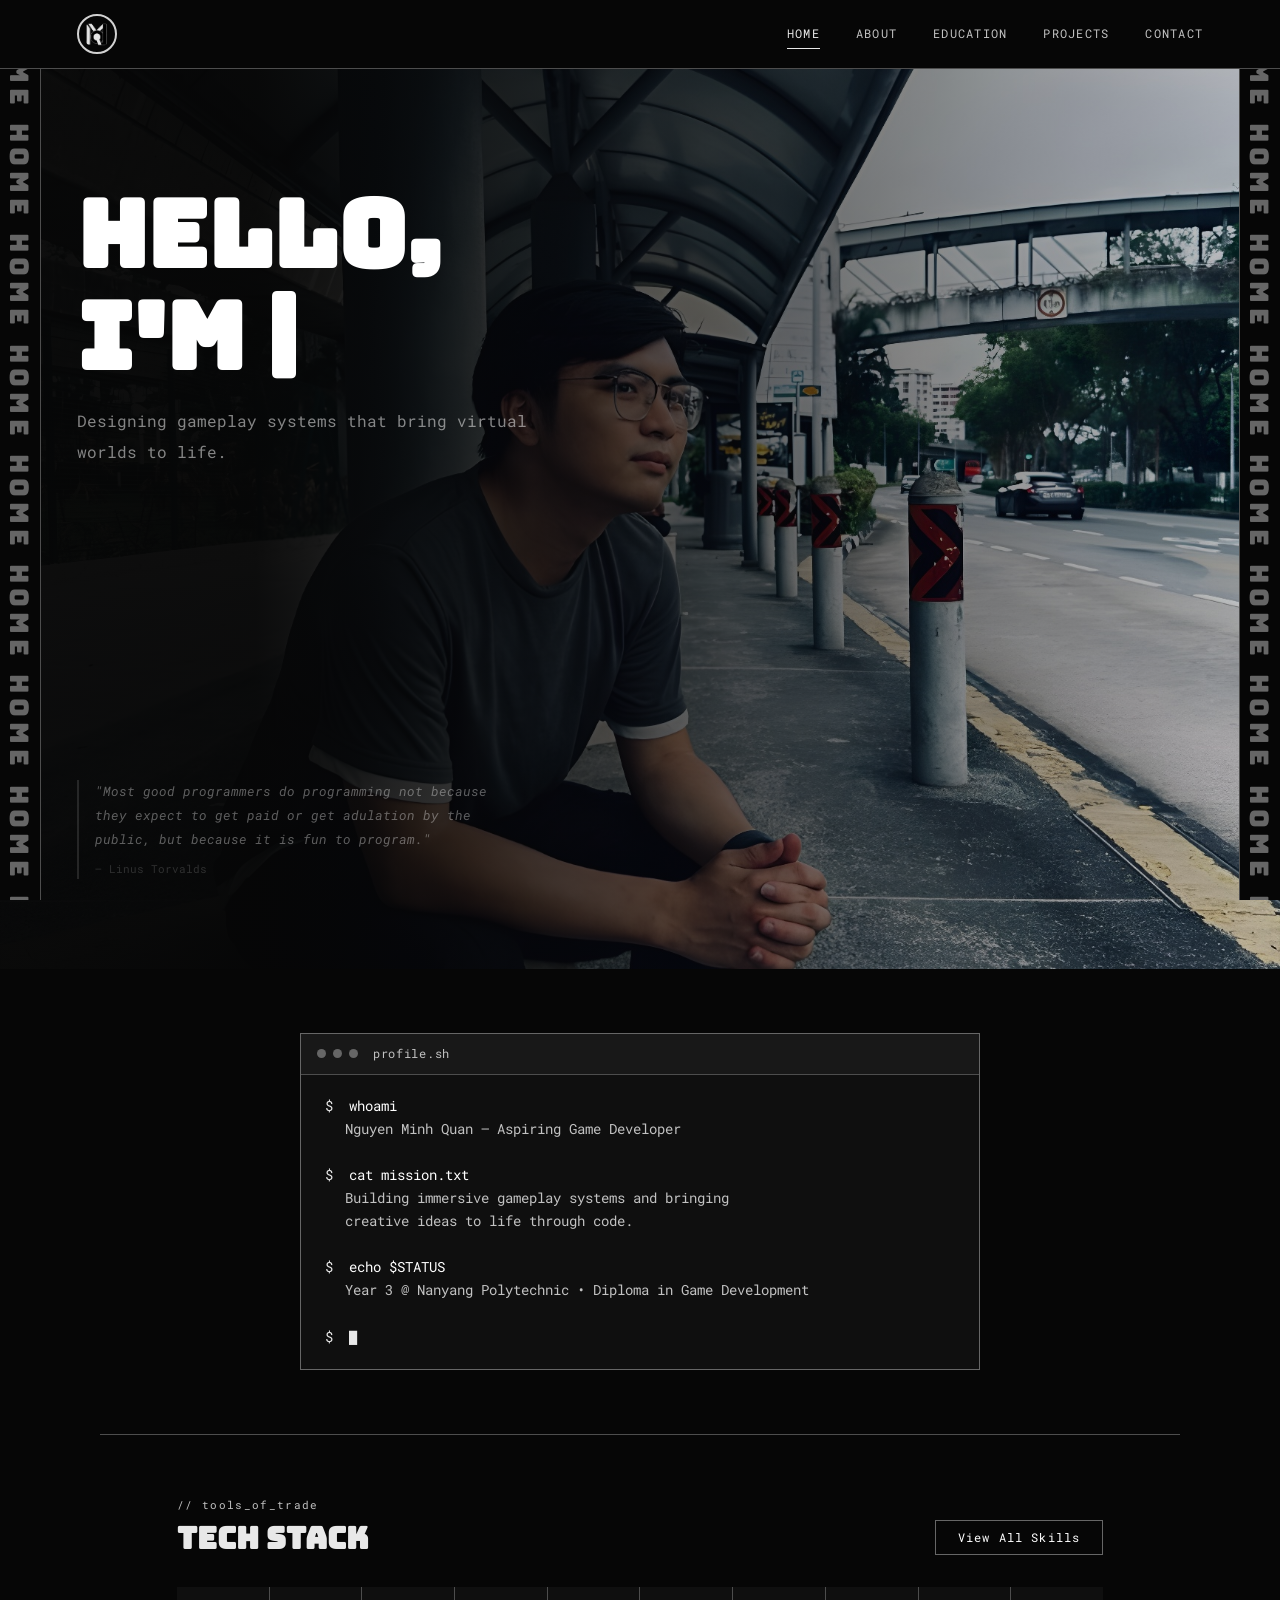
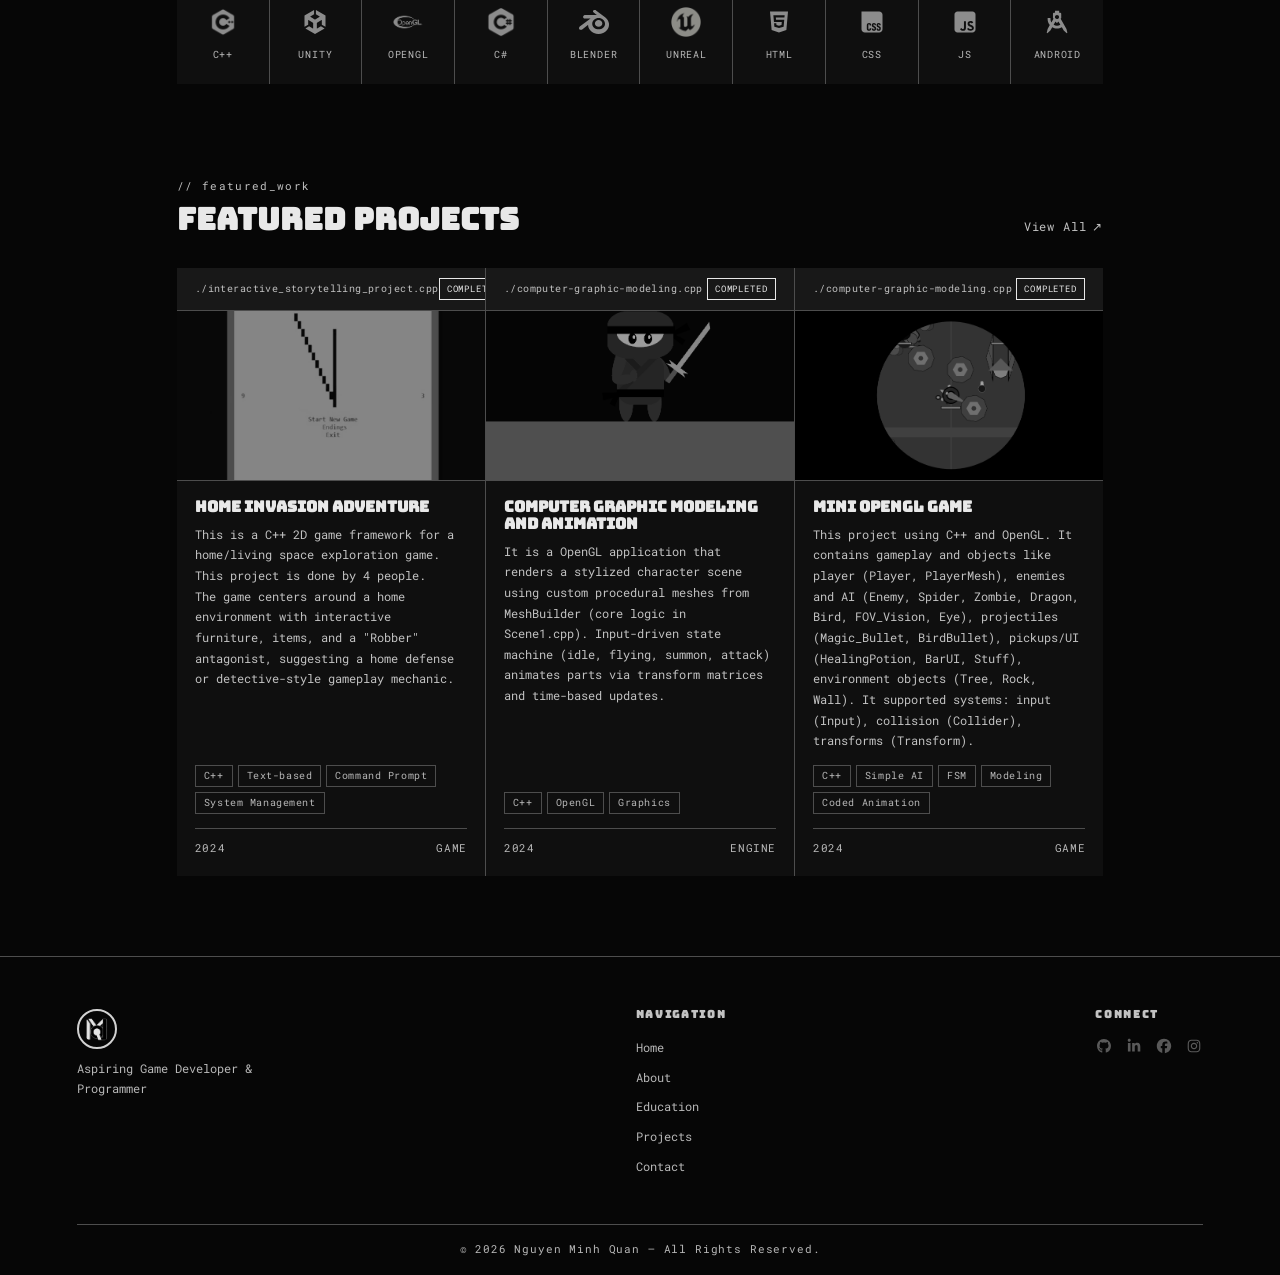
==== commit a51bf6b8: "a" ====
--- a/Portfolio/index.html
+++ b/Portfolio/index.html
@@ -7,6 +7,7 @@
     <title>Minh Quan — Game Developer</title>
     <link rel="stylesheet" href="style.css">
     <script src="main.js" defer></script>
+    
 </head>
 <body>
 
@@ -19,7 +20,6 @@
             <li class="nav-item active" data-section="home">Home</li>
             <li class="nav-item" data-section="about">About</li>
             <li class="nav-item" data-section="education">Education</li>
-            <li class="nav-item" data-section="skills">Skills</li>
             <li class="nav-item" data-section="projects">Projects</li>
             <li class="nav-item" data-section="contact">Contact</li>
         </ul>
@@ -90,7 +90,7 @@
                     <span class="section-tag">// tools_of_trade</span>
                     <h2>Tech Stack</h2>
                 </div>
-                <button onclick="showSection('skills'); updateActiveNav('skills')">View All Skills</button>
+                <button onclick="showSection('about'); updateActiveNav('about')">View All Skills</button>
             </div>
             <div class="skills-icon-grid">
                 <div class="skill-icon-card"><img src="./images/icons/c++_logo.webp" alt="C++"><span>C++</span></div>
@@ -239,6 +239,8 @@
 
     <!-- ════════════════════ EDUCATION ════════════════════ -->
     <section id="education" class="section">
+
+        <!-- ── Timeline ──────────────────────────────── -->
         <div class="page-container">
             <div class="section-header-block">
                 <span class="section-tag">// education.log</span>
@@ -249,34 +251,29 @@
                 <!-- Rendered by JS -->
             </div>
         </div>
-    </section>
-
-
-    <!-- ════════════════════ SKILLS ════════════════════ -->
-    <section id="skills" class="section">
-        <div class="page-container">
-            <div class="section-header-block">
-                <span class="section-tag">// skills.config</span>
-                <h1 class="section-title">SKILLS</h1>
-                <p class="section-desc">Technical proficiencies across languages, engines, and tools.</p>
-            </div>
-            <div class="skills-categories" id="skillsContainer">
-                <!-- Rendered by JS -->
-            </div>
-            <div class="skills-icon-section">
-                <h3 class="skills-icon-label">// tech_stack</h3>
-                <div class="skills-icon-grid">
-                    <div class="skill-icon-card"><img src="./images/icons/c++_logo.webp" alt="C++"><span>C++</span></div>
-                    <div class="skill-icon-card"><img src="./images/icons/unity-brands-solid-full.svg" alt="Unity"><span>Unity</span></div>
-                    <div class="skill-icon-card"><img src="./images/icons/opengl-logo-png-transparent.png" alt="OpenGL"><span>OpenGL</span></div>
-                    <div class="skill-icon-card"><img src="./images/icons/c-sharp-logo.png" alt="C#"><span>C#</span></div>
-                    <div class="skill-icon-card"><img src="./images/icons/blender-1-logo-svg-vector.svg" alt="Blender"><span>Blender</span></div>
-                    <div class="skill-icon-card"><img src="./images/icons/unreal-engine-icon.webp" alt="Unreal Engine"><span>Unreal</span></div>
-                    <div class="skill-icon-card"><img src="./images/icons/html5-brands-solid-full.svg" alt="HTML"><span>HTML</span></div>
-                    <div class="skill-icon-card"><img src="./images/icons/css-brands-solid-full.svg" alt="CSS"><span>CSS</span></div>
-                    <div class="skill-icon-card"><img src="./images/icons/square-js-brands-solid-full.svg" alt="JavaScript"><span>JS</span></div>
-                    <div class="skill-icon-card"><img src="./images/icons/logo-google-android-studio.svg" alt="Android Studio"><span>Android</span></div>
-                </div>
+
+        <!-- ── Achievements ──────────────────────────────── -->
+        <div id="achievWrapper" class="achiev-wrapper">
+            
+            <div class="achiev-sticky">
+ 
+                <!-- Fixed overlay: title + hint + progress bar -->
+                <div class="achiev-overlay">
+                    <div class="achiev-overlay-left">
+                        <span class="section-tag">// achievements.json</span>
+                        <h2 class="achiev-title">ACHIEVEMENTS</h2>
+                    </div>
+                    <span class="achiev-scroll-hint" id="achievHint">scroll &rarr;</span>
+                    <div class="achiev-progress-bar">
+                        <div class="achiev-progress-fill" id="achievProgressFill"></div>
+                    </div>
+                </div>
+ 
+                <!-- Horizontal track — translated by JS on scroll -->
+                <div class="achiev-track" id="achievTrack">
+                    <!-- All panels injected by renderAchievements() -->
+                </div>
+ 
             </div>
         </div>
     </section>
@@ -296,6 +293,7 @@
                 <button class="filter-btn" data-filter="engine">ENGINE</button>
                 <button class="filter-btn" data-filter="xr">AR / XR</button>
                 <button class="filter-btn" data-filter="web">WEB</button>
+                <button class="filter-btn" data-filter="database">DATABASE</button>
             </div>
             <div class="proj-grid" id="projectGrid">
                 <!-- Rendered by JS -->
@@ -372,7 +370,6 @@
                     <li class="footer-nav-item" data-section="home">Home</li>
                     <li class="footer-nav-item" data-section="about">About</li>
                     <li class="footer-nav-item" data-section="education">Education</li>
-                    <li class="footer-nav-item" data-section="skills">Skills</li>
                     <li class="footer-nav-item" data-section="projects">Projects</li>
                     <li class="footer-nav-item" data-section="contact">Contact</li>
                 </ul>
--- a/Portfolio/style.css
+++ b/Portfolio/style.css
@@ -20,17 +20,18 @@
     --bg:          #060606;
     --surface:     #0f0f0f;
     --surface-2:   #181818;
-    --border:      #1e1e1e;
-    --border-2:    #2c2c2c;
-    --muted:       #404040;
-    --dim:         #a2a1a1;
-    --text:        #c4c4c4;
+    --border:      #4d4d4d;
+    --border-2:    #666666;
+    --muted:       #b8b8b8;
+    --dim:         #c2c2c2;
+    --text:        #ffffff;
     --accent:      #e8e8e8;
     --white:       #ffffff;
 
     --font-display: "Bungee", sans-serif;
     --font-body:    "RobotoMono", monospace;
 
+    --gap: clamp(1rem, 2.5vw, 3rem); 
     --px:  clamp(24px, 6vw, 80px);
     --py:  clamp(60px, 8vw, 120px);
     --r:   2px;
@@ -119,8 +120,8 @@
 .section.active { display: block; }
 
 .page-container {
-    max-width: 1200px;
-    margin: 0 auto;
+    width: 100%;
+    margin: 0 clamp(16px, 4vw, 40px);;
     padding: var(--py) var(--px);
 }
 
@@ -798,8 +799,6 @@
 /* ════════════════════════════════════════════════════════════
    EDUCATION
    ════════════════════════════════════════════════════════════ */
-#education .page-container { max-width: 960px; }
-
 .edu-timeline { position: relative; padding-bottom: 40px; }
 
 /* Center vertical line */
@@ -911,6 +910,267 @@
 }
 .edu-card:hover .edu-hint       { color: var(--dim); }
 .edu-card.expanded .edu-hint    { color: var(--dim); }
+ 
+.achiev-wrapper {
+    background-image: url(./images/trophy_bg.gif);
+    background-position: center;
+    background-repeat: no-repeat;
+    background-size: 100% 100%; 
+    position: relative;
+}
+ 
+/* Sticky container — pinned to viewport while scrolling through wrapper */
+.achiev-sticky {
+    position: sticky;
+    top: 0px;
+    height: 100vh;
+    overflow: hidden;
+}
+ 
+/* Fixed overlay */
+.achiev-overlay {
+    position: absolute;
+    top: 0px; left: 0; right: 0;
+    z-index: 10;
+    padding: 18px clamp(24px,6vw,80px) 0px;
+    
+    display: grid;
+    grid-template-columns: repeat(2, 1fr);
+    grid-template-rows: repeat(2, 1fr);
+    gap: 8px;
+
+    background: linear-gradient(to bottom, var(--bg) 50%, transparent 100%);
+    pointer-events: none;
+}
+ 
+.achiev-title {
+    font-size: clamp(1.6rem, 3.5vw, 2.6rem);
+    color: var(--accent);
+    margin-top: 6px;
+}
+ 
+/* Pulsing scroll hint — fades out once user begins scrolling */
+.achiev-scroll-hint {
+    text-align: right;
+    font-size: 0.62rem;
+    color: var(--muted);
+    letter-spacing: 0.14em;
+    padding-bottom: 6px;
+    transition: opacity 0.5s;
+    animation: achiev-pulse 2.2s ease-in-out infinite;
+}
+ 
+@keyframes achiev-pulse {
+    0%, 100% { opacity: 0.25; }
+    50%       { opacity: 1;    }
+}
+ 
+/* Thin progress bar — fixed at bottom of sticky container */
+.achiev-progress-bar {
+    grid-column: span 2 / span 2;
+    grid-row-start: 2;
+
+    height: 2px;
+    background: var(--border);
+    z-index: 10;
+}
+ 
+.achiev-progress-fill {
+    height: 100%;
+    width: 0%;
+    background: var(--accent);
+    transition: width 0.04s linear;
+}
+ 
+/* Horizontal track — translateX driven by JS scroll handler */
+.achiev-track {
+    display: flex;
+    flex-direction: row;
+    height: 100%;
+    gap: 1px;
+    background: transparent;
+    will-change: transform;
+}
+ 
+/* ── Panel base ──────────────────────────────────────────── */
+.achiev-panel {
+    flex-shrink: 0;
+    width: 100%;
+    height: 100%;
+    background: var(--surface);
+    display: flex;
+    flex-direction: column;
+    justify-content: center;
+    /* top padding clears overlay + navbar (~110px total) */
+    padding: 110px 28px 40px;
+ 
+    /* entrance: slides in from right as it comes into view */
+    opacity: 0;
+    transform: translateX(32px);
+    transition: opacity 0.5s ease, transform 0.5s ease,
+                background var(--transition);
+}
+ 
+.achiev-panel.visible { opacity: 1; transform: translateX(0); }
+.achiev-panel:hover   { background: var(--surface-2); }
+ 
+/* ── Intro panel (wider, stats live here) ───────────────── */
+.achiev-panel-intro {
+    width: 100%;
+    background: transparent;
+    padding-bottom: 56px;
+}
+.achiev-panel-intro:hover { background: transparent; }
+ 
+.achiev-intro-text {
+    text-align: center;
+    font-size: 0.82rem;
+    color: var(--dim);
+    line-height: 1.85;
+    margin-bottom: 36px;
+}
+ 
+.achiev-stats {
+    display: flex;
+    flex-direction: row;
+    justify-content: space-evenly;
+    margin-bottom: 40px;
+}
+ 
+.achiev-stat  { display: flex; flex-direction: column; gap: 5px; }
+ 
+.achiev-num {
+    font-family: var(--font-display);
+    font-size: clamp(2.4rem, 5vw, 3.4rem);
+    color: var(--accent);
+    line-height: 1;
+}
+ 
+.achiev-label {
+    font-size: 0.62rem;
+    color: var(--dim);
+    letter-spacing: 0.12em;
+    text-transform: uppercase;
+}
+ 
+.achiev-next-label {
+    text-align: right;
+    font-size: 0.66rem;
+    color: var(--muted);
+    letter-spacing: 0.1em;
+}
+ 
+/* ── Divider panel (narrow separator between categories) ── */
+.achiev-panel-divider {
+    width: clamp(140px, 12vw, 200px);
+    background: var(--surface-2);
+    align-items: center;
+    justify-content: center;
+    text-align: center;
+    padding: 0 20px;
+}
+.achiev-panel-divider:hover { background: var(--surface-2); }
+ 
+.achiev-divider-text {
+    font-size: 0.68rem;
+    color: var(--dim);
+    letter-spacing: 0.1em;
+    line-height: 1.9;
+}
+
+.achive-card-container {
+    width: 100%;
+	height: 100%;
+    display: grid;
+    grid-template-columns: repeat(2, 1fr);
+    grid-template-rows: repeat(2, 1fr);
+    gap: var(--gap);
+}
+
+.achive-card {
+    border: 1px solid var(--border);
+    padding: var(--gap);
+    align-content: center;
+}
+
+.achive-card-img {
+    grid-row: span 2 / span 2;
+    grid-column-start: 2;
+    grid-row-start: 1;
+    cursor: pointer;
+    border-radius: 20px;
+    align-content: center;
+    justify-items: center;
+}
+
+.achive-card-img > img {
+    border: 1px solid #ddd;
+    border-radius: 4px;
+    padding: 5px;
+    width: auto;
+    height: auto;
+    max-height: 100%;
+}
+
+.achive-card-img > img:hover {
+    border: 1px solid #0059ff;
+}
+
+.achive-card-img > img:hover::after {
+    position: absolute;
+    background-color: var(--bg);
+    top: 0; left: 0; bottom: 0; right: 0;
+    width: 100%;
+    height: 100%;
+}
+
+/* ── Card content ────────────────────────────────────────── */
+.achiev-card-top {
+    display: flex;
+    justify-content: space-between;
+    align-items: center;
+    margin-bottom: 20px;
+}
+ 
+.achiev-icon { font-size: 1.1rem; color: var(--accent); }
+.achiev-year { font-size: 0.62rem; color: var(--muted); letter-spacing: 0.1em; }
+ 
+.achiev-card-title {
+    font-size: clamp(0.84rem, 1.4vw, 1rem);
+    color: var(--accent);
+    line-height: 1.35;
+    margin-bottom: 8px;
+}
+ 
+.achiev-card-issuer {
+    font-size: 0.68rem;
+    color: var(--dim);
+    font-style: italic;
+    margin-bottom: 14px;
+}
+ 
+.achiev-card-desc {
+    grid-column-start: 1;
+    grid-row-start: 2;
+    padding: var(--gap);
+
+    font-size: 0.74rem;
+    color: var(--text);
+    line-height: 1.75;
+
+    border: 1px dashed var(--border-2);
+    border-radius: 20px;
+}
+ 
+.achiev-card-tags { display: flex; flex-wrap: wrap; gap: 5px; margin-top: 14px; }
+ 
+.achiev-tag {
+    font-size: 0.6rem;
+    color: var(--muted);
+    border: 1px solid var(--border);
+    padding: 2px 8px;
+    letter-spacing: 0.06em;
+}
 
 /* ════════════════════════════════════════════════════════════
    SKILLS
@@ -1361,6 +1621,44 @@
 
     .featured-grid { grid-template-columns: 1fr; background: transparent; gap: 16px; }
     .featured-grid .proj-card { border: 1px solid var(--border); }
+
+    .achiev-wrapper { height: auto !important; }
+    .achiev-sticky  { position: relative; height: auto; overflow: visible; }
+    .achiev-overlay { 
+        position: relative; 
+        background: none;
+        grid-template-columns: repeat(1, 1fr);
+        grid-template-rows: repeat(2, 1fr);
+        padding: clamp(24px,6vw,80px) clamp(24px,6vw,80px) 0; 
+    }
+    .achiev-progress-bar  { display: none; }
+    .achiev-scroll-hint   { display: none; }
+    .achiev-track {
+        flex-direction: column;
+        background: transparent;
+        gap: 16px;
+        transform: none !important;
+        padding: 24px clamp(24px,6vw,80px) 48px;
+    }
+    .achiev-panel {
+        width: 100%; height: auto;
+        opacity: 1 !important; transform: none !important;
+        border: 1px solid var(--border);
+        padding: 24px;
+    }
+    .achiev-panel-intro  
+    { 
+        border: none;
+        justify-content: flex-start; 
+    }
+    .achiev-panel-divider{ width: 100%; padding: 20px 24px; }
+    .achiev-stats 
+    { 
+        flex-direction: row; 
+        flex-wrap: wrap;
+        justify-content: space-between;
+    }
+    .achiev-next-label { display: none; }
 }
 
 @media (max-width: 560px) {
